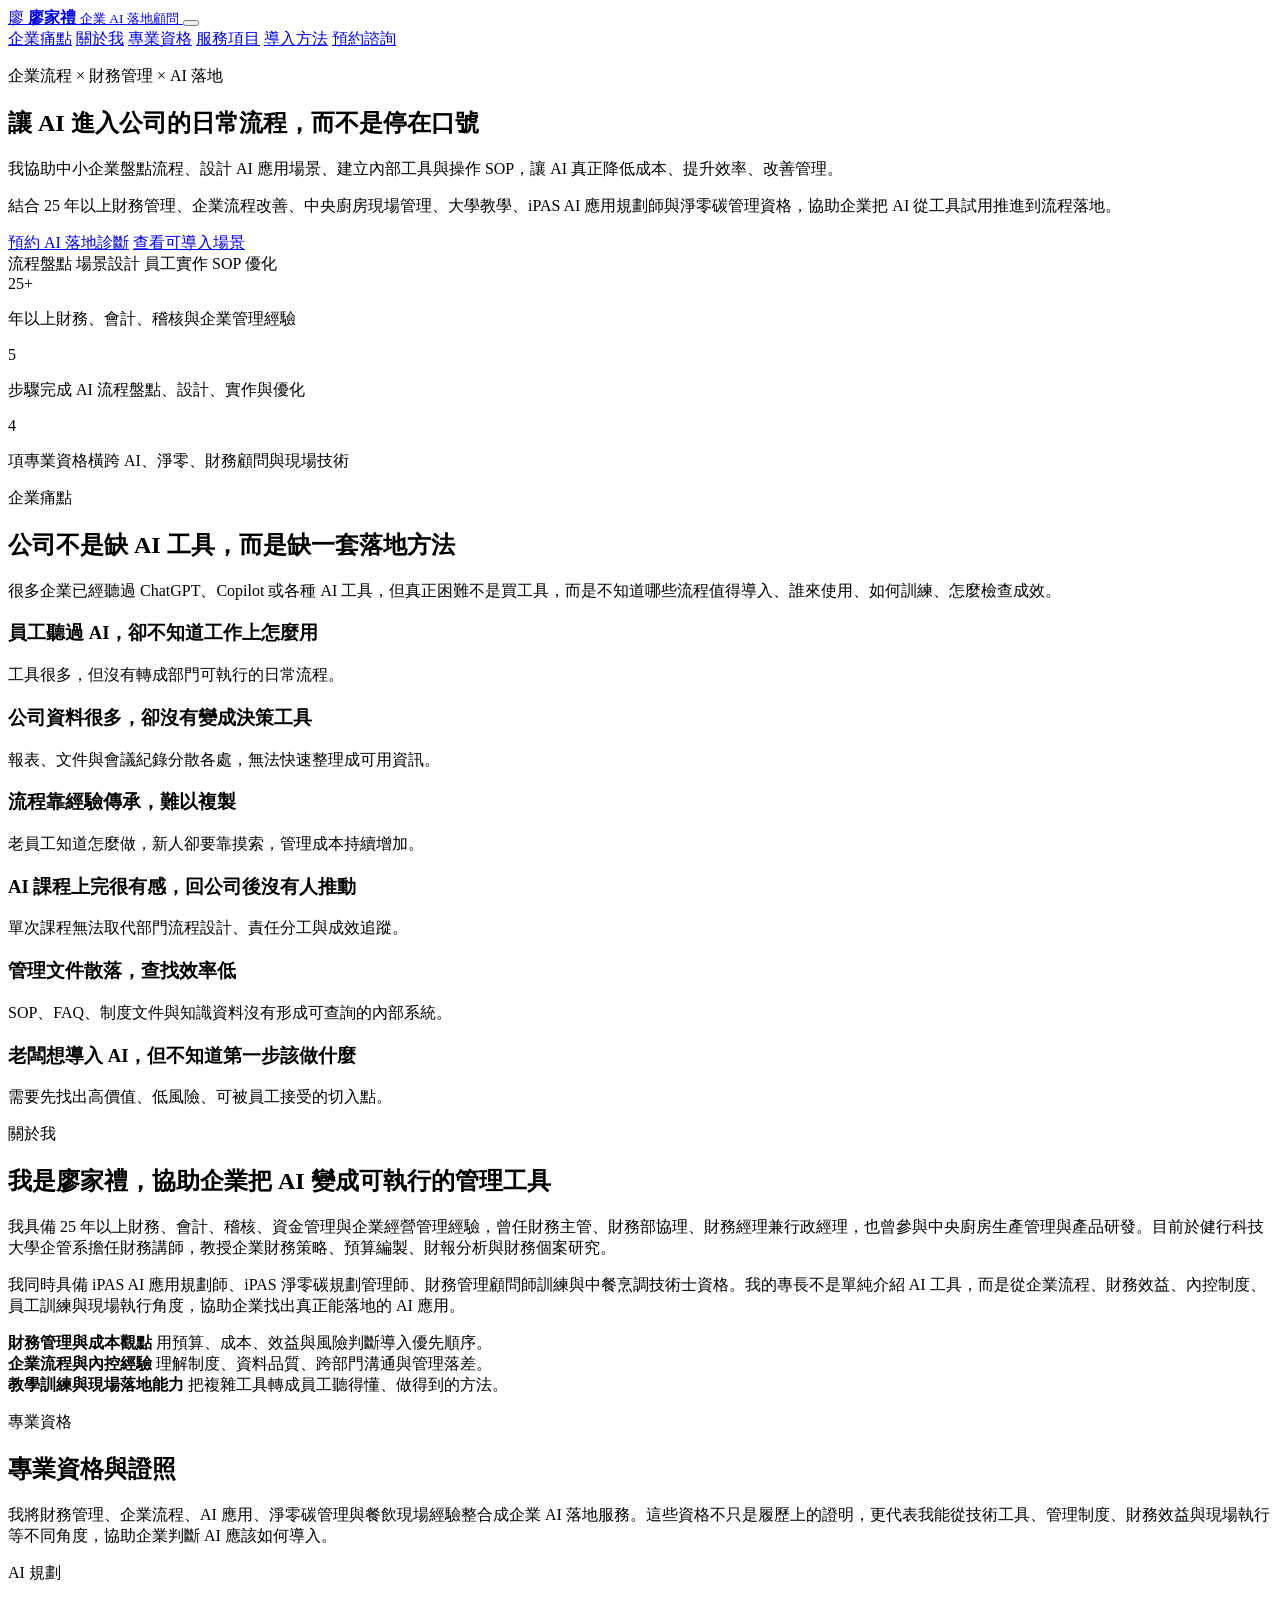
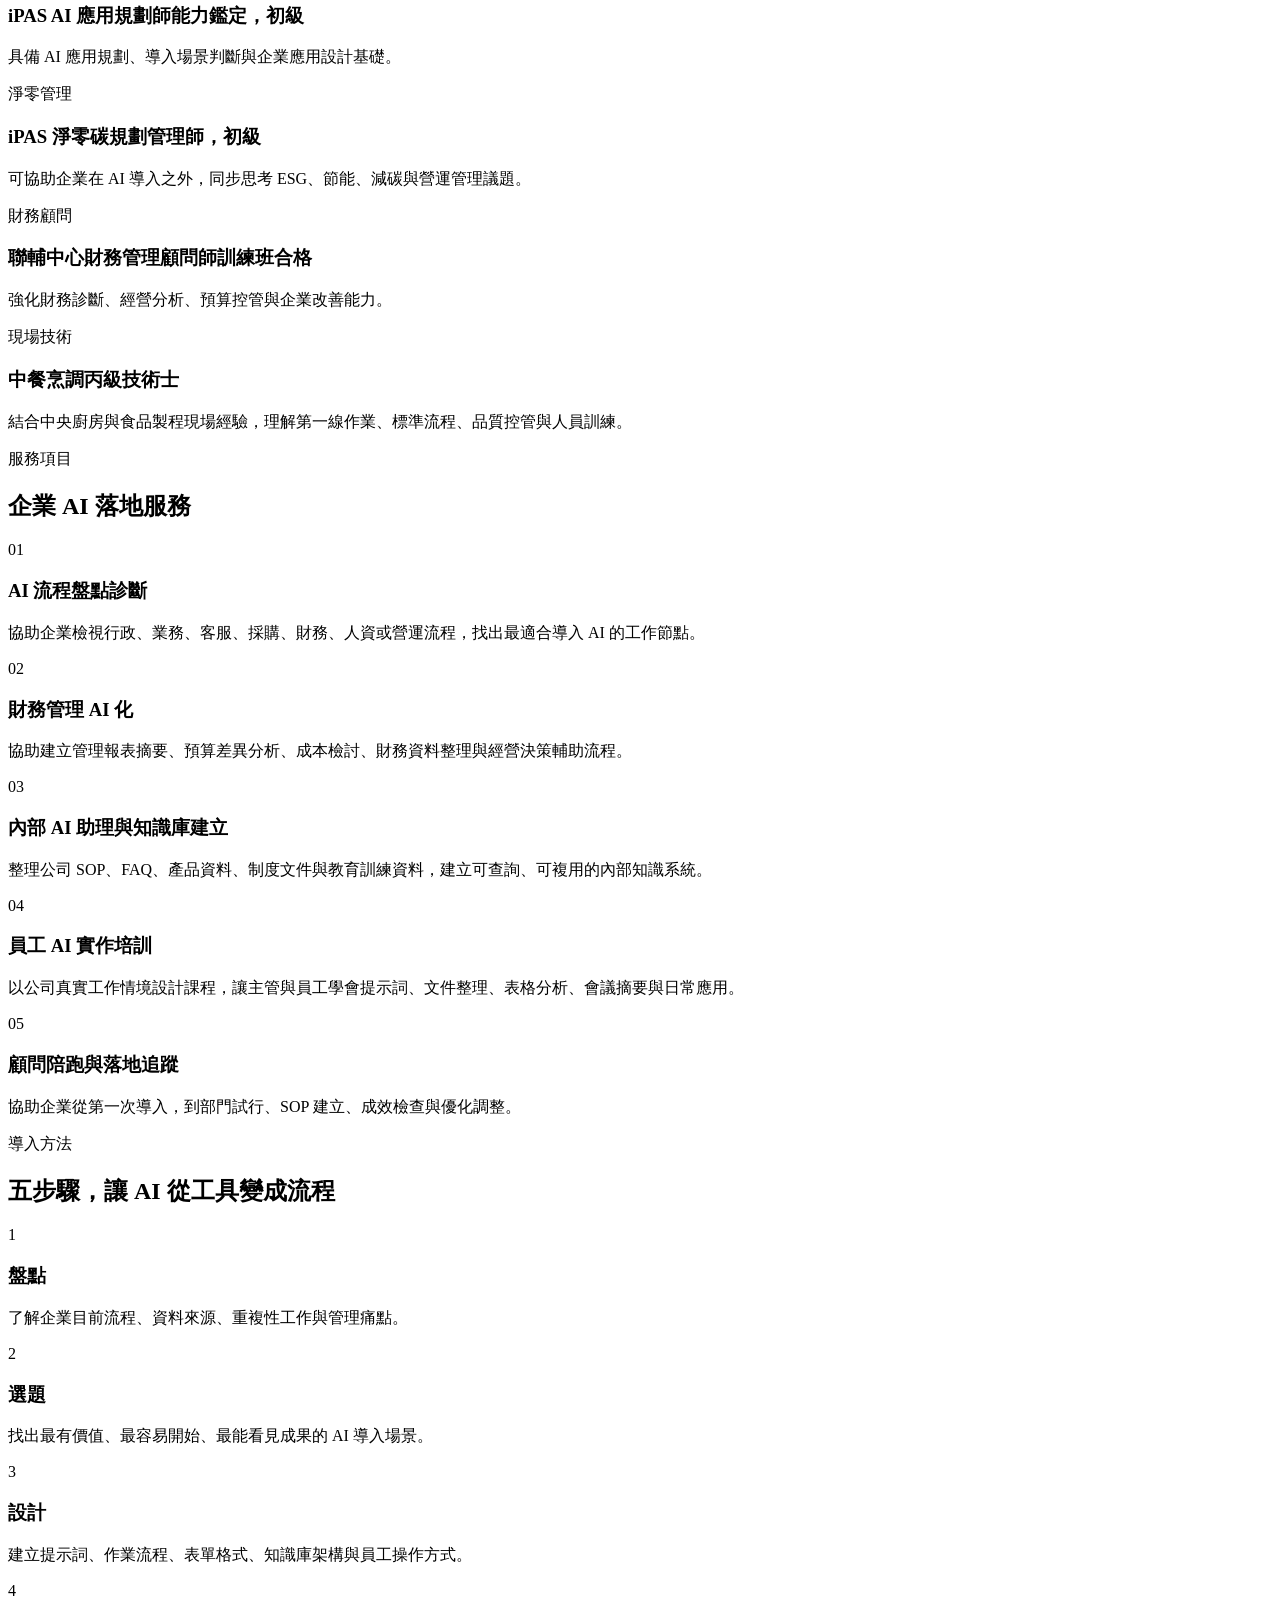
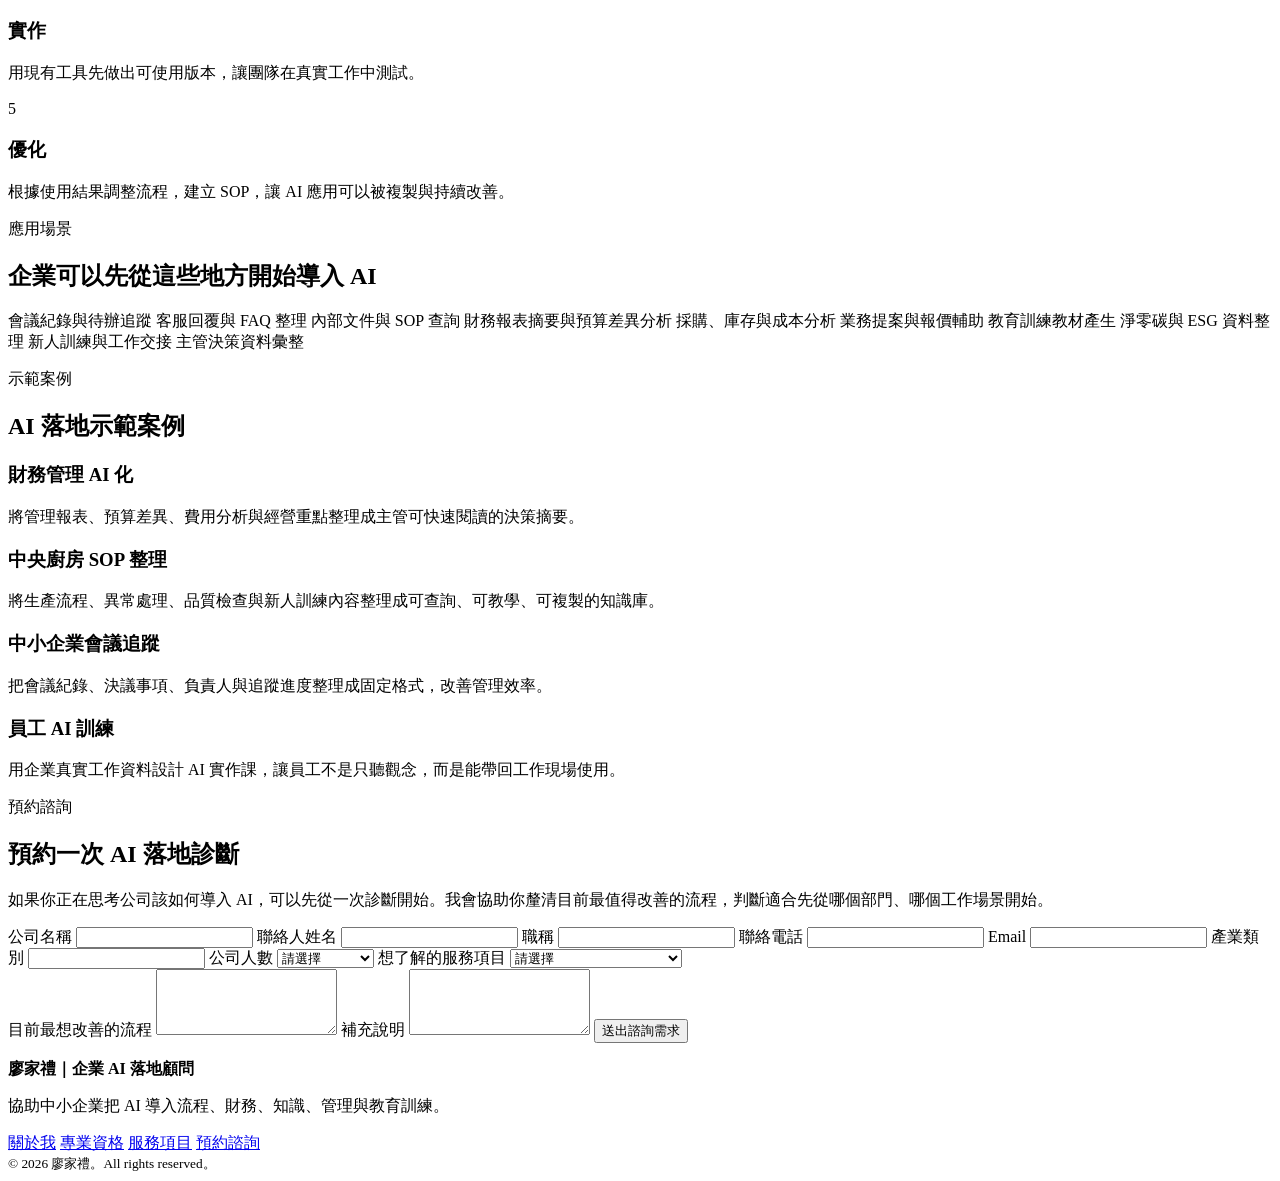
==== index.html @ ee555be8 "Add index.html" ====
<!DOCTYPE html>
<html lang="zh-Hant">
<head>
  <meta charset="UTF-8">
  <meta name="viewport" content="width=device-width, initial-scale=1.0">
  <meta name="description" content="廖家禮，企業 AI 落地顧問，協助中小企業把 AI 導入流程、財務、知識、管理與教育訓練。">
  <title>廖家禮｜企業 AI 落地顧問</title>
  <link rel="stylesheet" href="styles.css">
</head>
<body>
  <header class="site-header">
    <a class="brand" href="#hero" aria-label="回到首頁">
      <span class="brand-mark">廖</span>
      <span>
        <strong>廖家禮</strong>
        <small>企業 AI 落地顧問</small>
      </span>
    </a>
    <button class="nav-toggle" type="button" aria-label="開啟選單" aria-expanded="false">
      <span></span>
      <span></span>
      <span></span>
    </button>
    <nav class="site-nav" aria-label="主要導覽">
      <a href="#pain-points">企業痛點</a>
      <a href="#about">關於我</a>
      <a href="#credentials">專業資格</a>
      <a href="#services">服務項目</a>
      <a href="#method">導入方法</a>
      <a href="#contact">預約諮詢</a>
    </nav>
  </header>

  <main>
    <section id="hero" class="hero section-band">
      <div class="hero-content">
        <p class="eyebrow">企業流程 × 財務管理 × AI 落地</p>
        <h1>讓 AI 進入公司的日常流程，而不是停在口號</h1>
        <p class="hero-lead">
          我協助中小企業盤點流程、設計 AI 應用場景、建立內部工具與操作 SOP，讓 AI 真正降低成本、提升效率、改善管理。
        </p>
        <p class="trust-line">
          結合 25 年以上財務管理、企業流程改善、中央廚房現場管理、大學教學、iPAS AI 應用規劃師與淨零碳管理資格，協助企業把 AI 從工具試用推進到流程落地。
        </p>
        <div class="hero-actions">
          <a class="button primary" href="#contact">預約 AI 落地診斷</a>
          <a class="button secondary" href="#use-cases">查看可導入場景</a>
        </div>
      </div>
      <aside class="hero-panel" aria-label="服務重點">
        <div class="workflow-visual" aria-label="AI 落地流程示意">
          <span>流程盤點</span>
          <span>場景設計</span>
          <span>員工實作</span>
          <span>SOP 優化</span>
        </div>
        <div>
          <span class="metric">25+</span>
          <p>年以上財務、會計、稽核與企業管理經驗</p>
        </div>
        <div>
          <span class="metric">5</span>
          <p>步驟完成 AI 流程盤點、設計、實作與優化</p>
        </div>
        <div>
          <span class="metric">4</span>
          <p>項專業資格橫跨 AI、淨零、財務顧問與現場技術</p>
        </div>
      </aside>
    </section>

    <section id="pain-points" class="section">
      <div class="section-heading">
        <p class="eyebrow">企業痛點</p>
        <h2>公司不是缺 AI 工具，而是缺一套落地方法</h2>
        <p>
          很多企業已經聽過 ChatGPT、Copilot 或各種 AI 工具，但真正困難不是買工具，而是不知道哪些流程值得導入、誰來使用、如何訓練、怎麼檢查成效。
        </p>
      </div>
      <div class="grid cards six">
        <article class="card">
          <h3>員工聽過 AI，卻不知道工作上怎麼用</h3>
          <p>工具很多，但沒有轉成部門可執行的日常流程。</p>
        </article>
        <article class="card">
          <h3>公司資料很多，卻沒有變成決策工具</h3>
          <p>報表、文件與會議紀錄分散各處，無法快速整理成可用資訊。</p>
        </article>
        <article class="card">
          <h3>流程靠經驗傳承，難以複製</h3>
          <p>老員工知道怎麼做，新人卻要靠摸索，管理成本持續增加。</p>
        </article>
        <article class="card">
          <h3>AI 課程上完很有感，回公司後沒有人推動</h3>
          <p>單次課程無法取代部門流程設計、責任分工與成效追蹤。</p>
        </article>
        <article class="card">
          <h3>管理文件散落，查找效率低</h3>
          <p>SOP、FAQ、制度文件與知識資料沒有形成可查詢的內部系統。</p>
        </article>
        <article class="card">
          <h3>老闆想導入 AI，但不知道第一步該做什麼</h3>
          <p>需要先找出高價值、低風險、可被員工接受的切入點。</p>
        </article>
      </div>
    </section>

    <section id="about" class="section split">
      <div class="section-heading">
        <p class="eyebrow">關於我</p>
        <h2>我是廖家禮，協助企業把 AI 變成可執行的管理工具</h2>
      </div>
      <div class="split-body">
        <div class="copy-stack">
          <p>
            我具備 25 年以上財務、會計、稽核、資金管理與企業經營管理經驗，曾任財務主管、財務部協理、財務經理兼行政經理，也曾參與中央廚房生產管理與產品研發。目前於健行科技大學企管系擔任財務講師，教授企業財務策略、預算編製、財報分析與財務個案研究。
          </p>
          <p>
            我同時具備 iPAS AI 應用規劃師、iPAS 淨零碳規劃管理師、財務管理顧問師訓練與中餐烹調技術士資格。我的專長不是單純介紹 AI 工具，而是從企業流程、財務效益、內控制度、員工訓練與現場執行角度，協助企業找出真正能落地的 AI 應用。
          </p>
        </div>
        <div class="proof-list">
          <div>
            <strong>財務管理與成本觀點</strong>
            <span>用預算、成本、效益與風險判斷導入優先順序。</span>
          </div>
          <div>
            <strong>企業流程與內控經驗</strong>
            <span>理解制度、資料品質、跨部門溝通與管理落差。</span>
          </div>
          <div>
            <strong>教學訓練與現場落地能力</strong>
            <span>把複雜工具轉成員工聽得懂、做得到的方法。</span>
          </div>
        </div>
      </div>
    </section>

    <section id="credentials" class="section section-band">
      <div class="section-heading">
        <p class="eyebrow">專業資格</p>
        <h2>專業資格與證照</h2>
        <p>
          我將財務管理、企業流程、AI 應用、淨零碳管理與餐飲現場經驗整合成企業 AI 落地服務。這些資格不只是履歷上的證明，更代表我能從技術工具、管理制度、財務效益與現場執行等不同角度，協助企業判斷 AI 應該如何導入。
        </p>
      </div>
      <div class="grid cards four">
        <article class="card credential">
          <span class="tag">AI 規劃</span>
          <h3>iPAS AI 應用規劃師能力鑑定，初級</h3>
          <p>具備 AI 應用規劃、導入場景判斷與企業應用設計基礎。</p>
        </article>
        <article class="card credential">
          <span class="tag">淨零管理</span>
          <h3>iPAS 淨零碳規劃管理師，初級</h3>
          <p>可協助企業在 AI 導入之外，同步思考 ESG、節能、減碳與營運管理議題。</p>
        </article>
        <article class="card credential">
          <span class="tag">財務顧問</span>
          <h3>聯輔中心財務管理顧問師訓練班合格</h3>
          <p>強化財務診斷、經營分析、預算控管與企業改善能力。</p>
        </article>
        <article class="card credential">
          <span class="tag">現場技術</span>
          <h3>中餐烹調丙級技術士</h3>
          <p>結合中央廚房與食品製程現場經驗，理解第一線作業、標準流程、品質控管與人員訓練。</p>
        </article>
      </div>
    </section>

    <section id="services" class="section">
      <div class="section-heading">
        <p class="eyebrow">服務項目</p>
        <h2>企業 AI 落地服務</h2>
      </div>
      <div class="service-list">
        <article>
          <span>01</span>
          <h3>AI 流程盤點診斷</h3>
          <p>協助企業檢視行政、業務、客服、採購、財務、人資或營運流程，找出最適合導入 AI 的工作節點。</p>
        </article>
        <article>
          <span>02</span>
          <h3>財務管理 AI 化</h3>
          <p>協助建立管理報表摘要、預算差異分析、成本檢討、財務資料整理與經營決策輔助流程。</p>
        </article>
        <article>
          <span>03</span>
          <h3>內部 AI 助理與知識庫建立</h3>
          <p>整理公司 SOP、FAQ、產品資料、制度文件與教育訓練資料，建立可查詢、可複用的內部知識系統。</p>
        </article>
        <article>
          <span>04</span>
          <h3>員工 AI 實作培訓</h3>
          <p>以公司真實工作情境設計課程，讓主管與員工學會提示詞、文件整理、表格分析、會議摘要與日常應用。</p>
        </article>
        <article>
          <span>05</span>
          <h3>顧問陪跑與落地追蹤</h3>
          <p>協助企業從第一次導入，到部門試行、SOP 建立、成效檢查與優化調整。</p>
        </article>
      </div>
    </section>

    <section id="method" class="section method">
      <div class="section-heading">
        <p class="eyebrow">導入方法</p>
        <h2>五步驟，讓 AI 從工具變成流程</h2>
      </div>
      <div class="steps">
        <article>
          <span>1</span>
          <h3>盤點</h3>
          <p>了解企業目前流程、資料來源、重複性工作與管理痛點。</p>
        </article>
        <article>
          <span>2</span>
          <h3>選題</h3>
          <p>找出最有價值、最容易開始、最能看見成果的 AI 導入場景。</p>
        </article>
        <article>
          <span>3</span>
          <h3>設計</h3>
          <p>建立提示詞、作業流程、表單格式、知識庫架構與員工操作方式。</p>
        </article>
        <article>
          <span>4</span>
          <h3>實作</h3>
          <p>用現有工具先做出可使用版本，讓團隊在真實工作中測試。</p>
        </article>
        <article>
          <span>5</span>
          <h3>優化</h3>
          <p>根據使用結果調整流程，建立 SOP，讓 AI 應用可以被複製與持續改善。</p>
        </article>
      </div>
    </section>

    <section id="use-cases" class="section section-band">
      <div class="section-heading">
        <p class="eyebrow">應用場景</p>
        <h2>企業可以先從這些地方開始導入 AI</h2>
      </div>
      <div class="use-case-grid">
        <span>會議紀錄與待辦追蹤</span>
        <span>客服回覆與 FAQ 整理</span>
        <span>內部文件與 SOP 查詢</span>
        <span>財務報表摘要與預算差異分析</span>
        <span>採購、庫存與成本分析</span>
        <span>業務提案與報價輔助</span>
        <span>教育訓練教材產生</span>
        <span>淨零碳與 ESG 資料整理</span>
        <span>新人訓練與工作交接</span>
        <span>主管決策資料彙整</span>
      </div>
    </section>

    <section id="cases" class="section">
      <div class="section-heading">
        <p class="eyebrow">示範案例</p>
        <h2>AI 落地示範案例</h2>
      </div>
      <div class="grid cards four">
        <article class="card case-card">
          <h3>財務管理 AI 化</h3>
          <p>將管理報表、預算差異、費用分析與經營重點整理成主管可快速閱讀的決策摘要。</p>
        </article>
        <article class="card case-card">
          <h3>中央廚房 SOP 整理</h3>
          <p>將生產流程、異常處理、品質檢查與新人訓練內容整理成可查詢、可教學、可複製的知識庫。</p>
        </article>
        <article class="card case-card">
          <h3>中小企業會議追蹤</h3>
          <p>把會議紀錄、決議事項、負責人與追蹤進度整理成固定格式，改善管理效率。</p>
        </article>
        <article class="card case-card">
          <h3>員工 AI 訓練</h3>
          <p>用企業真實工作資料設計 AI 實作課，讓員工不是只聽觀念，而是能帶回工作現場使用。</p>
        </article>
      </div>
    </section>

    <section id="contact" class="section contact-section">
      <div class="section-heading">
        <p class="eyebrow">預約諮詢</p>
        <h2>預約一次 AI 落地診斷</h2>
        <p>
          如果你正在思考公司該如何導入 AI，可以先從一次診斷開始。我會協助你釐清目前最值得改善的流程，判斷適合先從哪個部門、哪個工作場景開始。
        </p>
      </div>
      <form id="consultation-form" class="contact-form" novalidate>
        <div class="form-grid">
          <label>
            公司名稱
            <input type="text" name="company" autocomplete="organization" required>
          </label>
          <label>
            聯絡人姓名
            <input type="text" name="name" autocomplete="name" required>
          </label>
          <label>
            職稱
            <input type="text" name="title" autocomplete="organization-title">
          </label>
          <label>
            聯絡電話
            <input type="tel" name="phone" autocomplete="tel" required>
          </label>
          <label>
            Email
            <input type="email" name="email" autocomplete="email" required>
          </label>
          <label>
            產業類別
            <input type="text" name="industry" required>
          </label>
          <label>
            公司人數
            <select name="team-size" required>
              <option value="">請選擇</option>
              <option>10 人以下</option>
              <option>11 ～ 50 人</option>
              <option>51 ～ 200 人</option>
              <option>201 人以上</option>
            </select>
          </label>
          <label>
            想了解的服務項目
            <select name="service" required>
              <option value="">請選擇</option>
              <option>AI 流程盤點診斷</option>
              <option>財務管理 AI 化</option>
              <option>內部 AI 助理／知識庫建立</option>
              <option>員工 AI 實作培訓</option>
              <option>顧問陪跑與落地追蹤</option>
              <option>尚不確定，想先討論</option>
            </select>
          </label>
        </div>
        <label>
          目前最想改善的流程
          <textarea name="workflow" rows="4" required></textarea>
        </label>
        <label>
          補充說明
          <textarea name="message" rows="4"></textarea>
        </label>
        <button class="button primary" type="submit">送出諮詢需求</button>
        <p id="form-status" class="form-status" role="status" aria-live="polite"></p>
      </form>
    </section>
  </main>

  <footer class="site-footer">
    <div>
      <strong>廖家禮｜企業 AI 落地顧問</strong>
      <p>協助中小企業把 AI 導入流程、財務、知識、管理與教育訓練。</p>
    </div>
    <nav aria-label="頁尾導覽">
      <a href="#about">關於我</a>
      <a href="#credentials">專業資格</a>
      <a href="#services">服務項目</a>
      <a href="#contact">預約諮詢</a>
    </nav>
    <small>© 2026 廖家禮。All rights reserved。</small>
  </footer>

  <script src="app.js"></script>
</body>
</html>
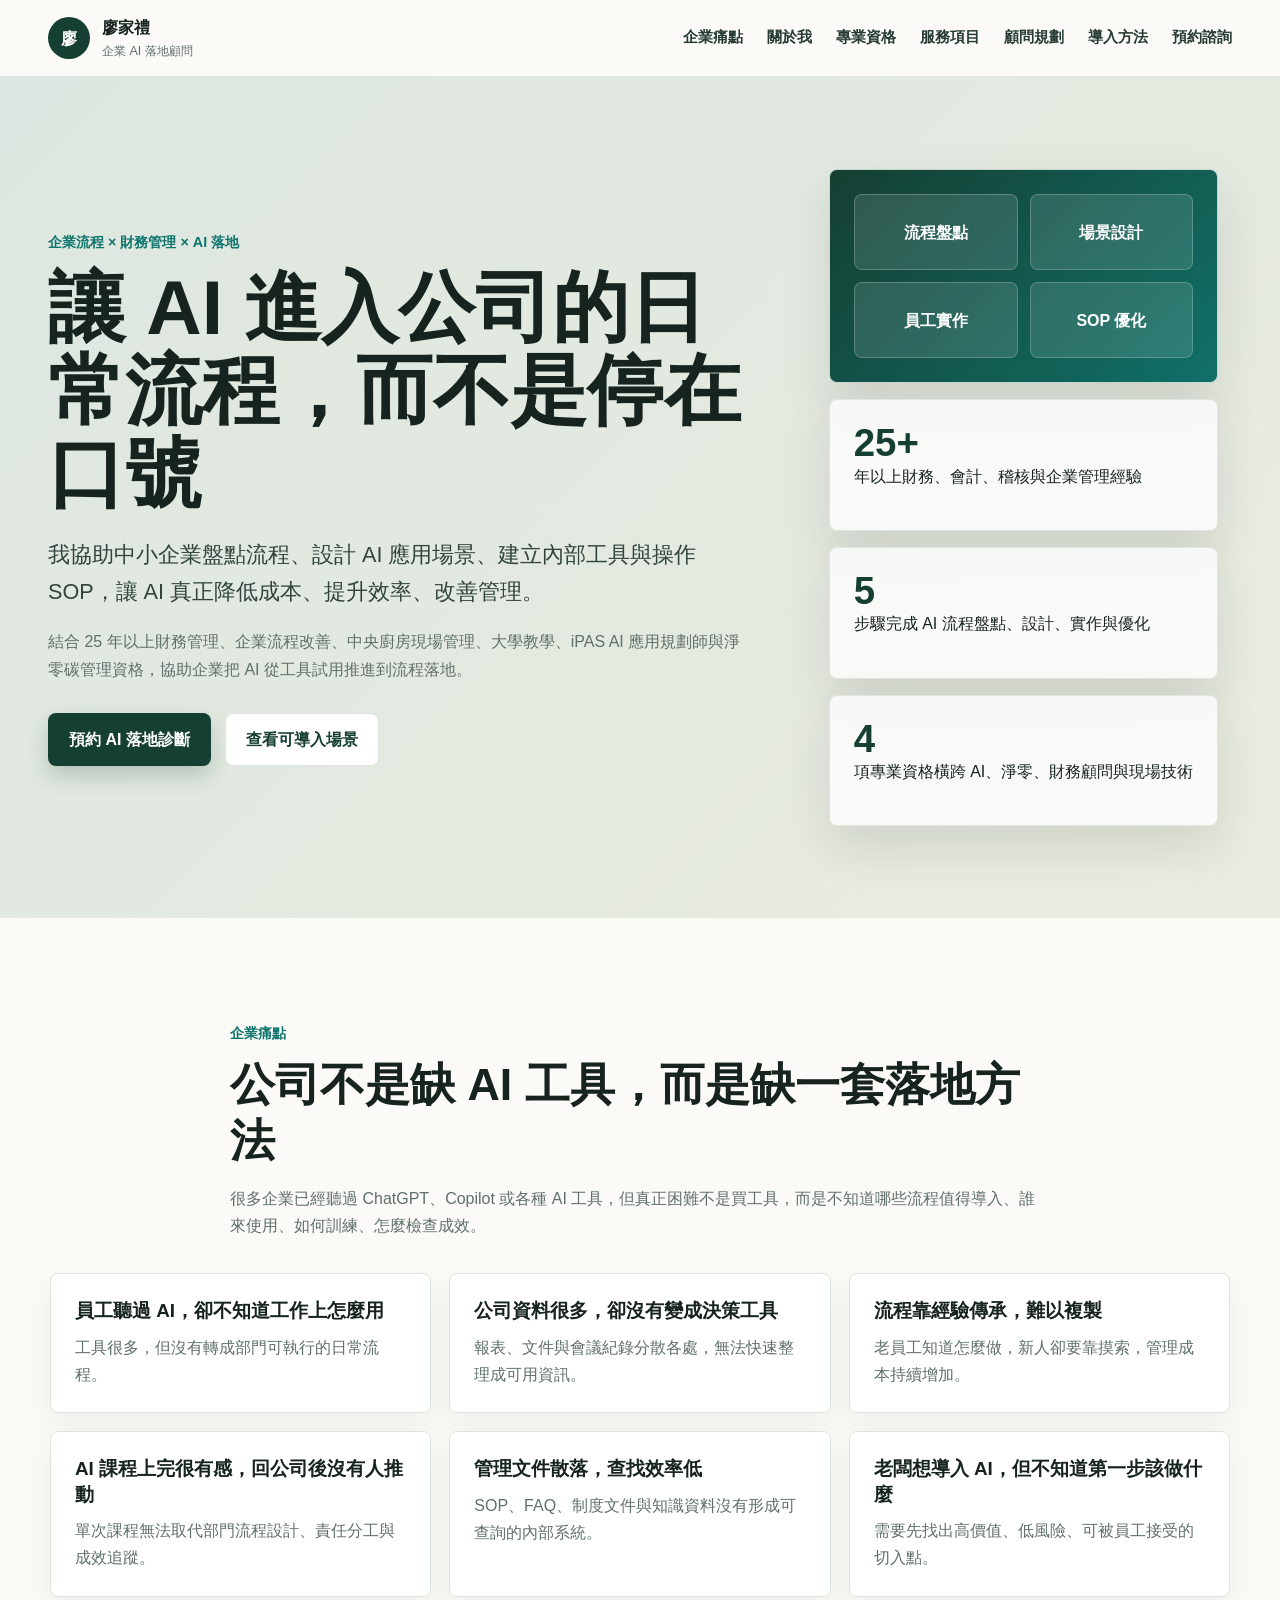
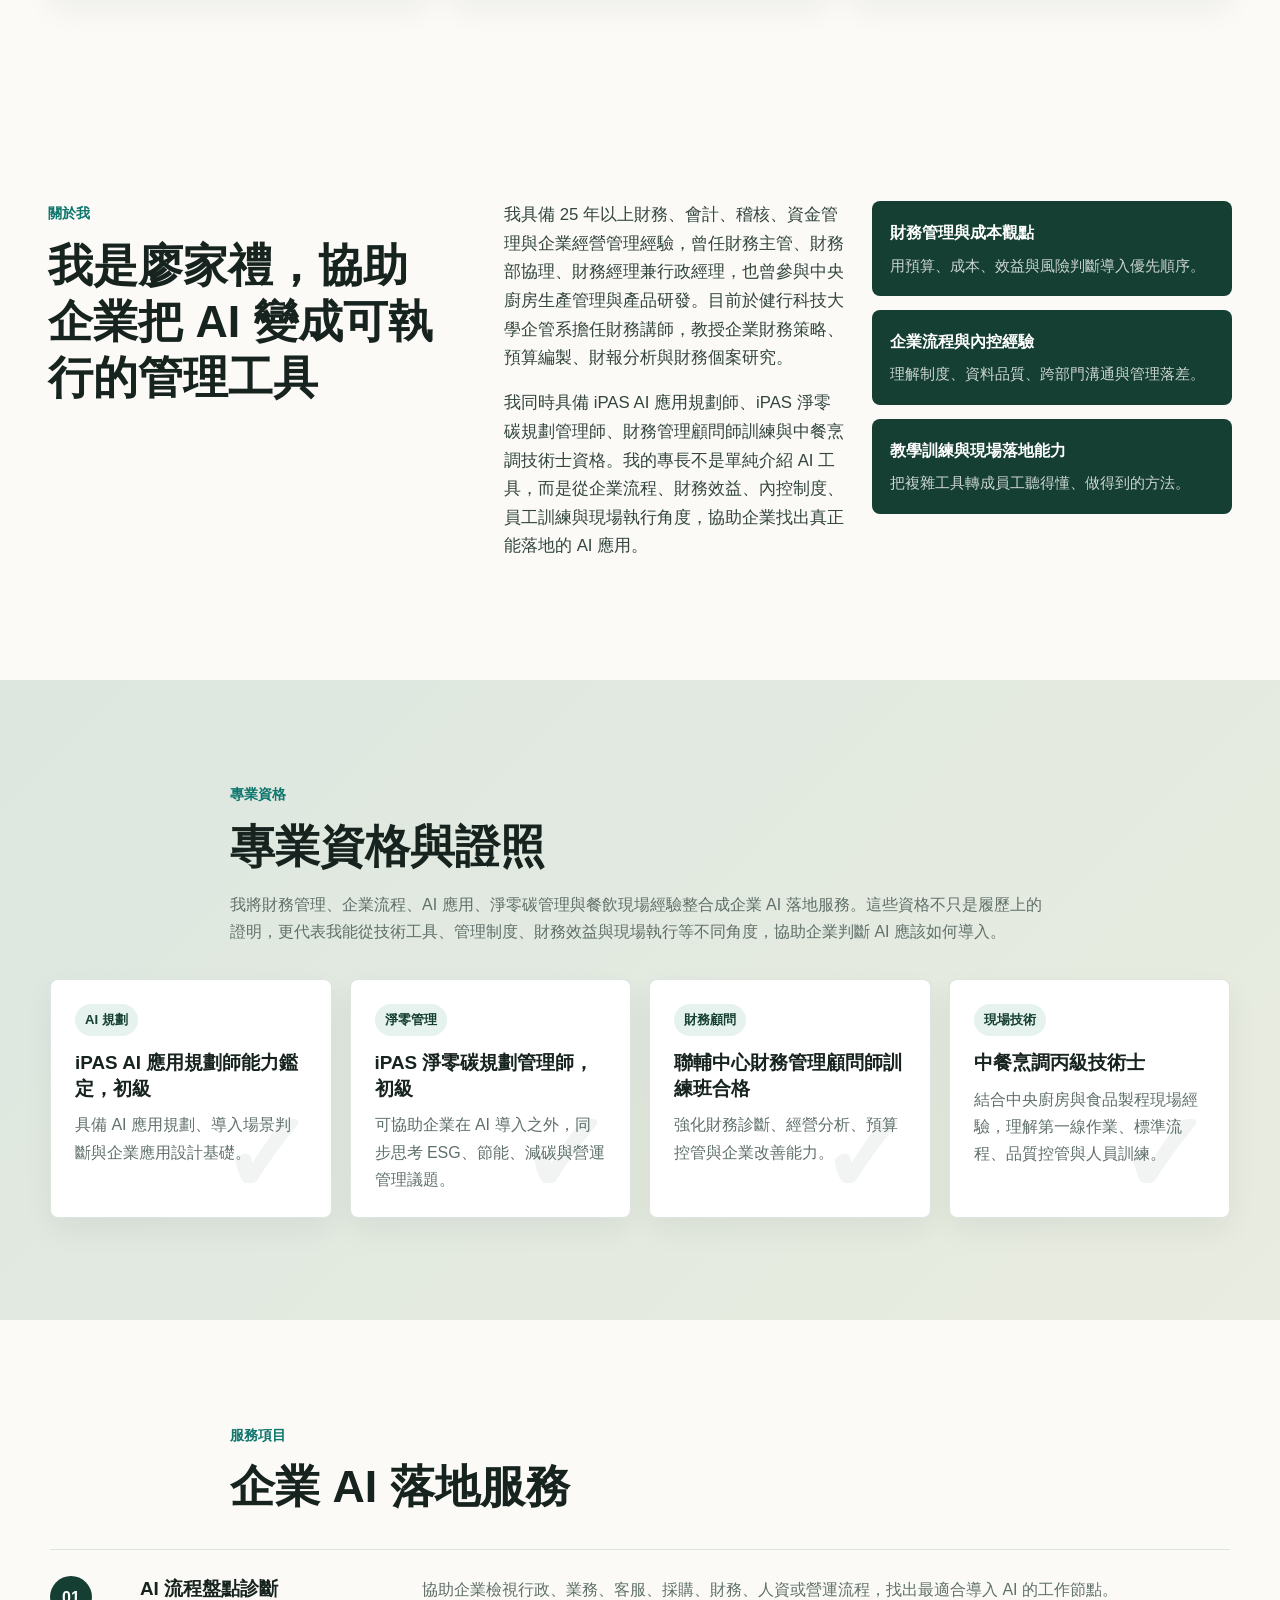
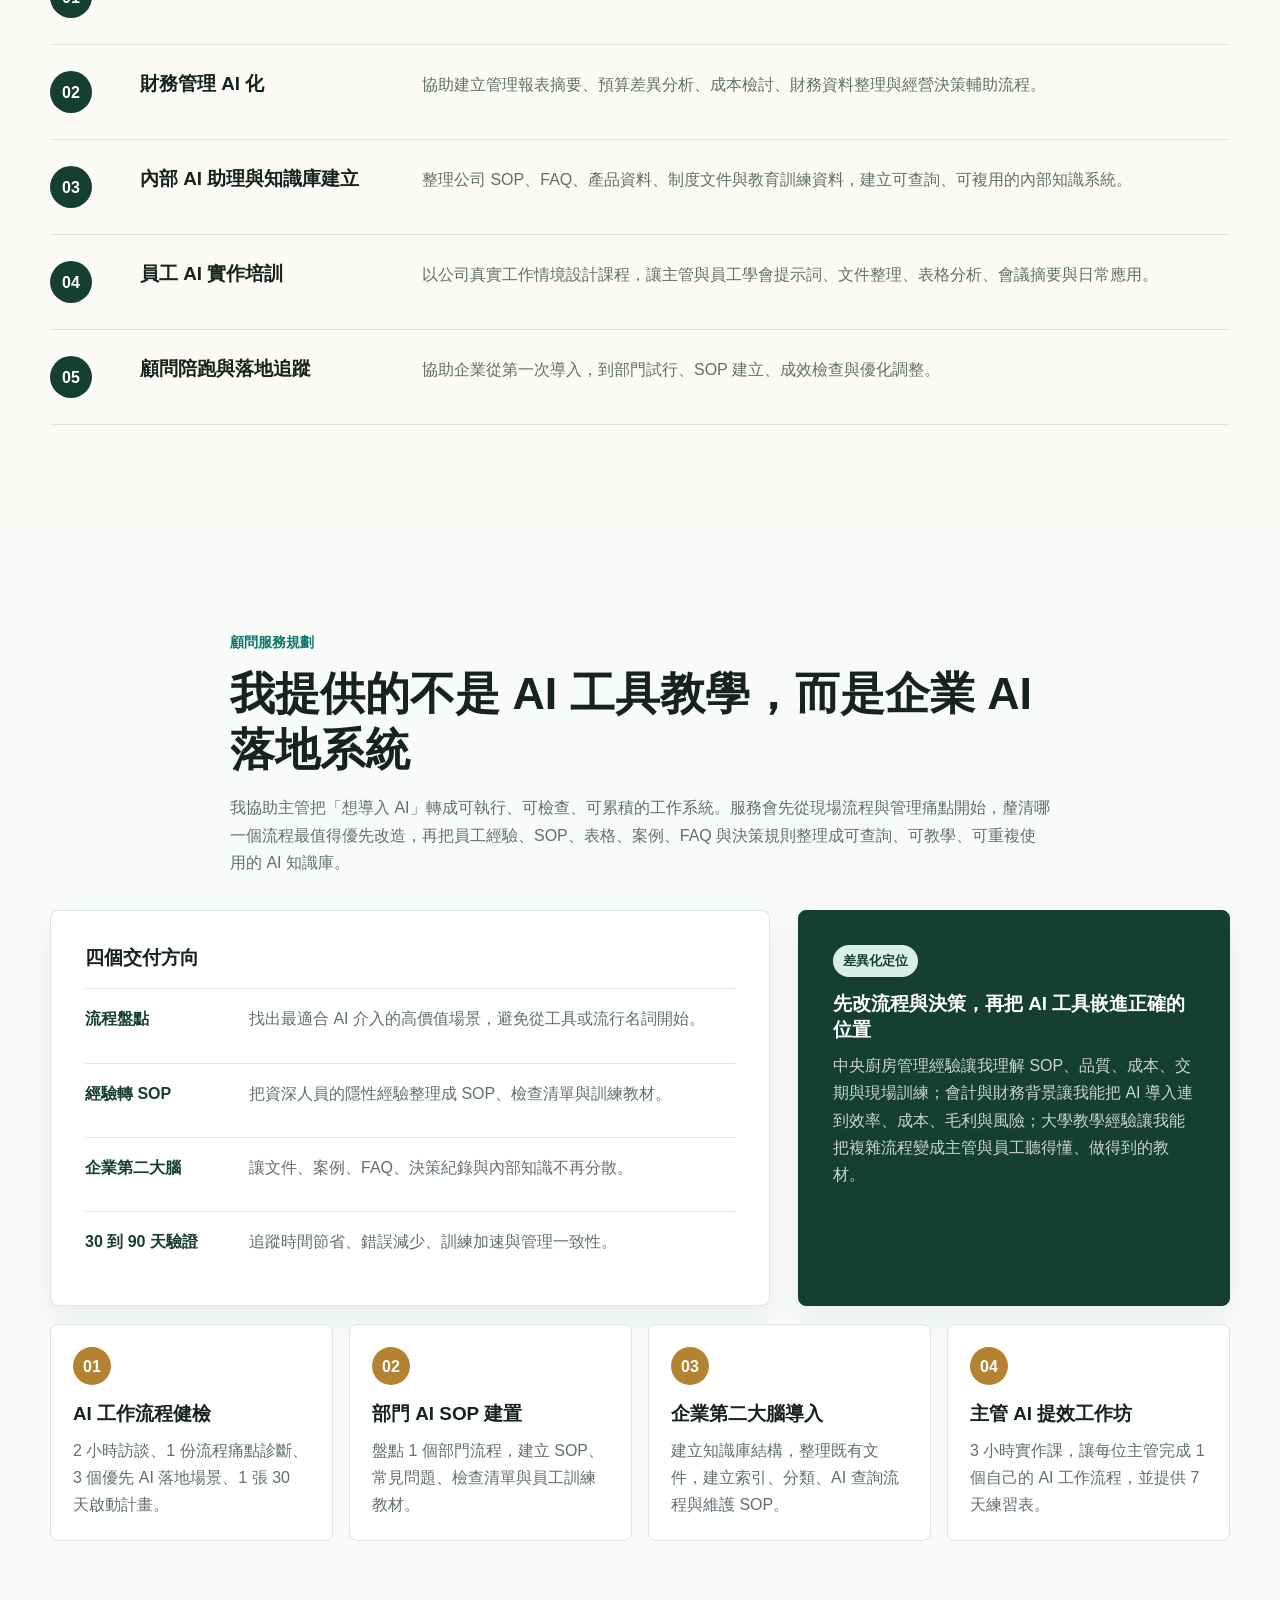
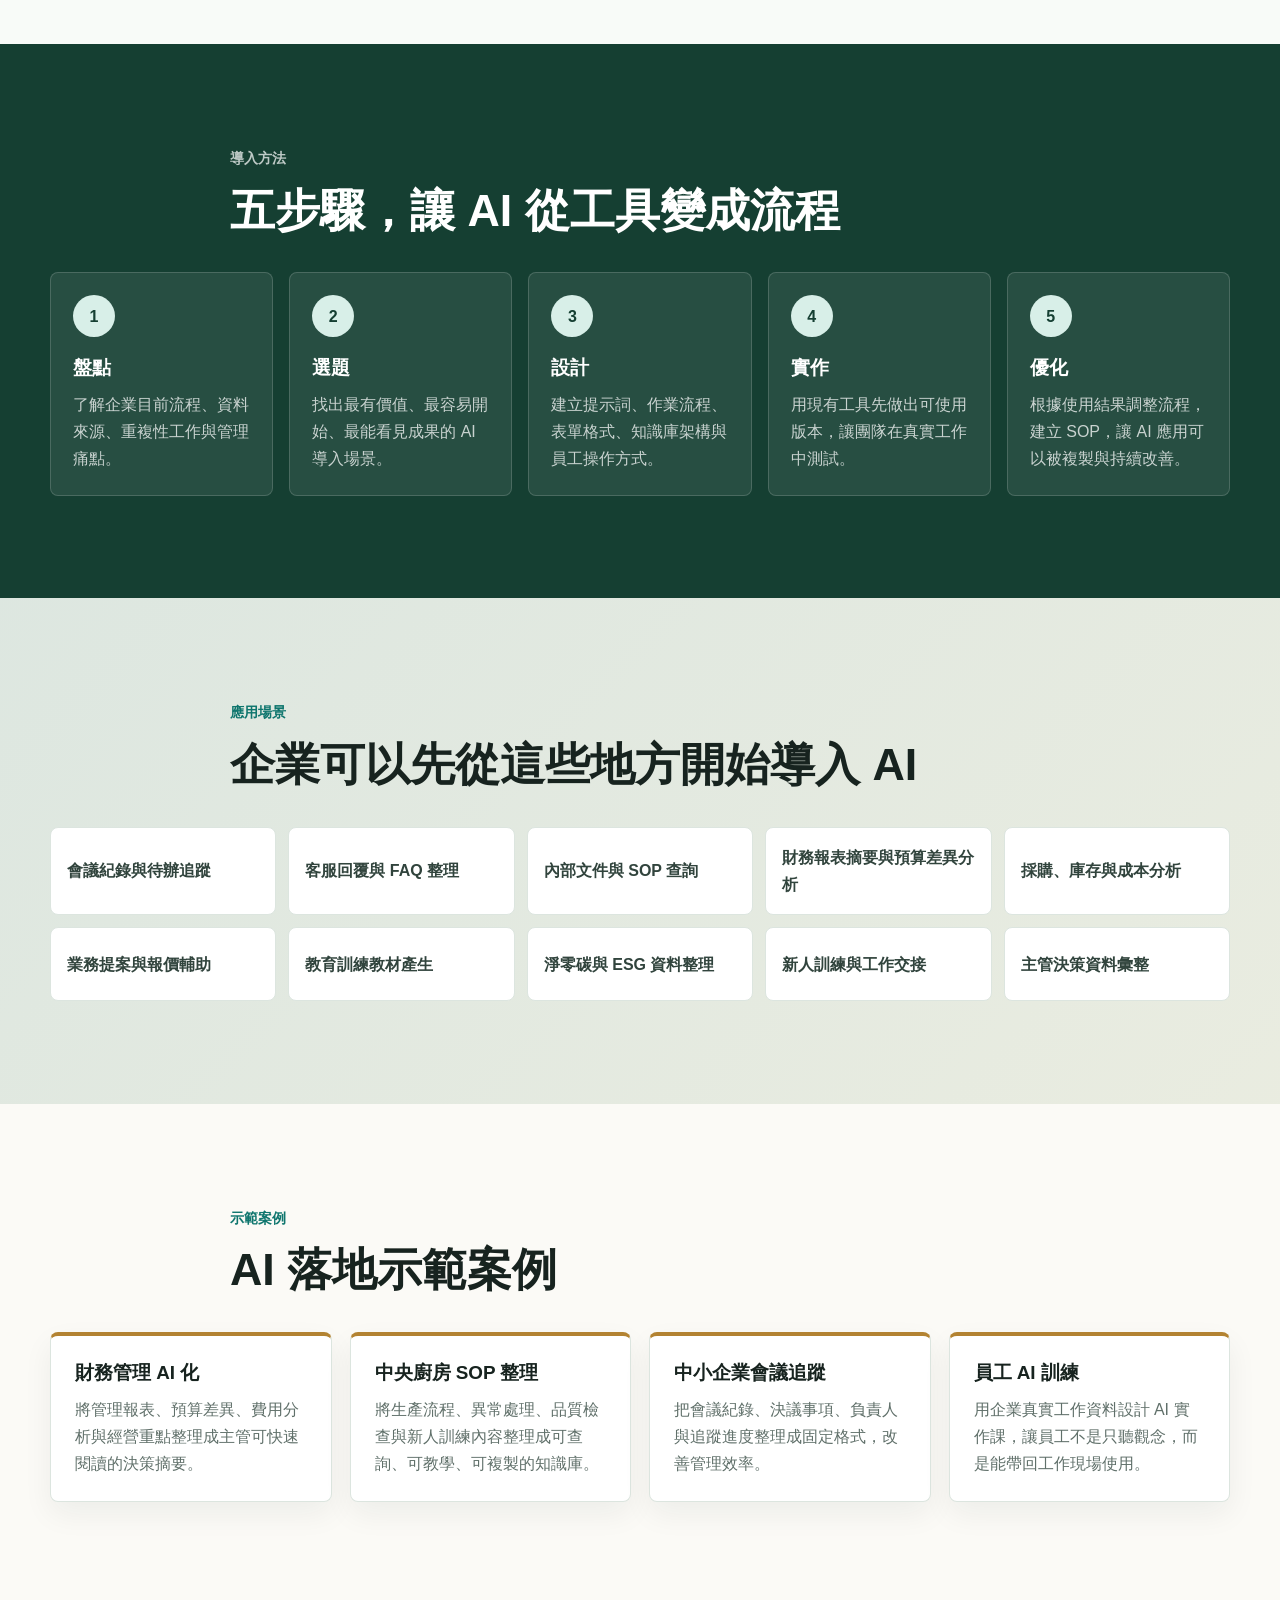
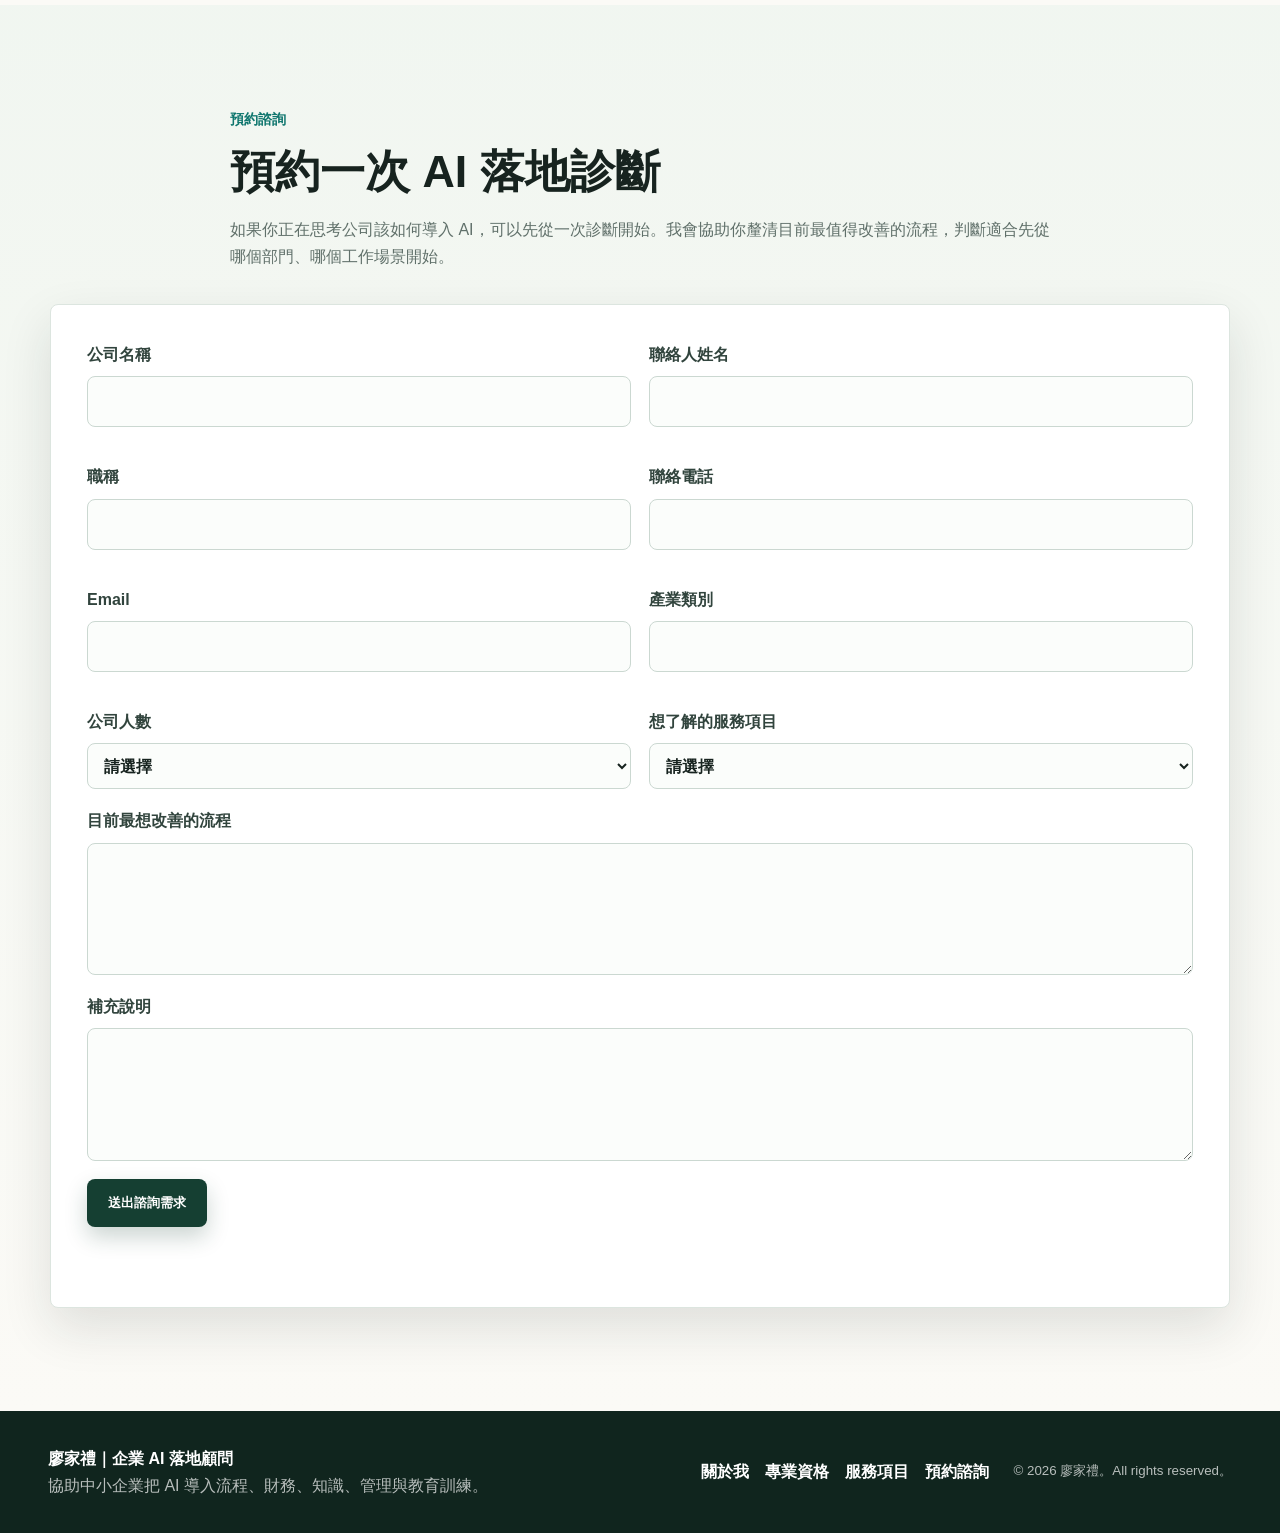
==== commit 6c09bfa2: "Add AI consulting plan section" ====
--- a/index.html
+++ b/index.html
@@ -26,6 +26,7 @@
       <a href="#about">關於我</a>
       <a href="#credentials">專業資格</a>
       <a href="#services">服務項目</a>
+      <a href="#consulting-plan">顧問規劃</a>
       <a href="#method">導入方法</a>
       <a href="#contact">預約諮詢</a>
     </nav>
@@ -202,6 +203,68 @@
       </div>
     </section>
 
+    <section id="consulting-plan" class="section consulting-plan">
+      <div class="section-heading">
+        <p class="eyebrow">顧問服務規劃</p>
+        <h2>我提供的不是 AI 工具教學，而是企業 AI 落地系統</h2>
+        <p>
+          我協助主管把「想導入 AI」轉成可執行、可檢查、可累積的工作系統。服務會先從現場流程與管理痛點開始，釐清哪一個流程最值得優先改造，再把員工經驗、SOP、表格、案例、FAQ 與決策規則整理成可查詢、可教學、可重複使用的 AI 知識庫。
+        </p>
+      </div>
+      <div class="consulting-layout">
+        <div class="consulting-copy">
+          <h3>四個交付方向</h3>
+          <ul class="deliverable-list">
+            <li>
+              <strong>流程盤點</strong>
+              <span>找出最適合 AI 介入的高價值場景，避免從工具或流行名詞開始。</span>
+            </li>
+            <li>
+              <strong>經驗轉 SOP</strong>
+              <span>把資深人員的隱性經驗整理成 SOP、檢查清單與訓練教材。</span>
+            </li>
+            <li>
+              <strong>企業第二大腦</strong>
+              <span>讓文件、案例、FAQ、決策紀錄與內部知識不再分散。</span>
+            </li>
+            <li>
+              <strong>30 到 90 天驗證</strong>
+              <span>追蹤時間節省、錯誤減少、訓練加速與管理一致性。</span>
+            </li>
+          </ul>
+        </div>
+        <aside class="consulting-position">
+          <span class="tag">差異化定位</span>
+          <h3>先改流程與決策，再把 AI 工具嵌進正確的位置</h3>
+          <p>
+            中央廚房管理經驗讓我理解 SOP、品質、成本、交期與現場訓練；會計與財務背景讓我能把 AI 導入連到效率、成本、毛利與風險；大學教學經驗讓我能把複雜流程變成主管與員工聽得懂、做得到的教材。
+          </p>
+        </aside>
+      </div>
+      <div class="offer-grid">
+        <article>
+          <span>01</span>
+          <h3>AI 工作流程健檢</h3>
+          <p>2 小時訪談、1 份流程痛點診斷、3 個優先 AI 落地場景、1 張 30 天啟動計畫。</p>
+        </article>
+        <article>
+          <span>02</span>
+          <h3>部門 AI SOP 建置</h3>
+          <p>盤點 1 個部門流程，建立 SOP、常見問題、檢查清單與員工訓練教材。</p>
+        </article>
+        <article>
+          <span>03</span>
+          <h3>企業第二大腦導入</h3>
+          <p>建立知識庫結構，整理既有文件，建立索引、分類、AI 查詢流程與維護 SOP。</p>
+        </article>
+        <article>
+          <span>04</span>
+          <h3>主管 AI 提效工作坊</h3>
+          <p>3 小時實作課，讓每位主管完成 1 個自己的 AI 工作流程，並提供 7 天練習表。</p>
+        </article>
+      </div>
+    </section>
+
     <section id="method" class="section method">
       <div class="section-heading">
         <p class="eyebrow">導入方法</p>
--- a/styles.css
+++ b/styles.css
@@ -0,0 +1,751 @@
+:root {
+  --ink: #17231f;
+  --muted: #60706a;
+  --line: #dce5df;
+  --paper: #fbfaf6;
+  --soft: #eef5ef;
+  --forest: #153f32;
+  --forest-2: #225a47;
+  --teal: #0f766e;
+  --gold: #b38332;
+  --wood: #8a5f35;
+  --white: #ffffff;
+  --shadow: 0 20px 50px rgba(23, 35, 31, 0.12);
+  --radius: 8px;
+  --max: 1180px;
+}
+
+* {
+  box-sizing: border-box;
+}
+
+html {
+  scroll-behavior: smooth;
+}
+
+body {
+  margin: 0;
+  color: var(--ink);
+  background: var(--paper);
+  font-family: "Microsoft JhengHei", "PingFang TC", "Noto Sans TC", sans-serif;
+  line-height: 1.7;
+}
+
+a {
+  color: inherit;
+  text-decoration: none;
+}
+
+p,
+h1,
+h2,
+h3 {
+  margin-top: 0;
+}
+
+.site-header {
+  position: sticky;
+  top: 0;
+  z-index: 10;
+  display: flex;
+  align-items: center;
+  justify-content: space-between;
+  gap: 24px;
+  padding: 14px clamp(18px, 4vw, 48px);
+  background: rgba(251, 250, 246, 0.94);
+  border-bottom: 1px solid var(--line);
+  backdrop-filter: blur(18px);
+}
+
+.brand {
+  display: inline-flex;
+  align-items: center;
+  gap: 12px;
+  min-width: 210px;
+}
+
+.brand-mark {
+  display: grid;
+  width: 42px;
+  height: 42px;
+  place-items: center;
+  color: var(--white);
+  background: var(--forest);
+  border-radius: 50%;
+  font-weight: 900;
+}
+
+.brand strong,
+.brand small {
+  display: block;
+}
+
+.brand small {
+  color: var(--muted);
+  font-size: 0.78rem;
+}
+
+.site-nav {
+  display: flex;
+  align-items: center;
+  justify-content: flex-end;
+  gap: clamp(12px, 2vw, 24px);
+  color: #263b34;
+  font-size: 0.95rem;
+  font-weight: 600;
+}
+
+.site-nav a {
+  padding: 8px 0;
+  border-bottom: 2px solid transparent;
+}
+
+.site-nav a:hover {
+  border-color: var(--gold);
+}
+
+.nav-toggle {
+  display: none;
+  width: 42px;
+  height: 42px;
+  padding: 9px;
+  border: 1px solid var(--line);
+  background: var(--white);
+  border-radius: var(--radius);
+}
+
+.nav-toggle span {
+  display: block;
+  height: 2px;
+  margin: 5px 0;
+  background: var(--forest);
+}
+
+.section,
+.section-band {
+  padding: clamp(60px, 8vw, 104px) clamp(18px, 4vw, 48px);
+}
+
+.section > *,
+.section-band > * {
+  max-width: var(--max);
+  margin-left: auto;
+  margin-right: auto;
+}
+
+.section-band {
+  background:
+    linear-gradient(135deg, rgba(21, 63, 50, 0.08), rgba(179, 131, 50, 0.08)),
+    var(--soft);
+}
+
+.hero {
+  display: grid;
+  grid-template-columns: minmax(0, 1.25fr) minmax(300px, 0.75fr);
+  gap: clamp(32px, 6vw, 72px);
+  align-items: center;
+  min-height: calc(100vh - 72px);
+  padding-top: clamp(56px, 8vw, 92px);
+  padding-bottom: clamp(56px, 8vw, 92px);
+}
+
+.hero-content,
+.hero-panel {
+  max-width: none;
+}
+
+.eyebrow {
+  margin-bottom: 12px;
+  color: var(--teal);
+  font-size: 0.9rem;
+  font-weight: 900;
+  letter-spacing: 0;
+}
+
+h1 {
+  max-width: 760px;
+  margin-bottom: 22px;
+  font-size: clamp(2.35rem, 6vw, 5.2rem);
+  line-height: 1.08;
+  letter-spacing: 0;
+}
+
+h2 {
+  margin-bottom: 16px;
+  font-size: clamp(1.8rem, 3.5vw, 3rem);
+  line-height: 1.25;
+  letter-spacing: 0;
+}
+
+h3 {
+  margin-bottom: 10px;
+  font-size: 1.18rem;
+  line-height: 1.35;
+  letter-spacing: 0;
+}
+
+.hero-lead {
+  max-width: 720px;
+  margin-bottom: 18px;
+  color: #31443d;
+  font-size: clamp(1.1rem, 2vw, 1.35rem);
+}
+
+.trust-line {
+  max-width: 760px;
+  margin-bottom: 30px;
+  color: var(--muted);
+}
+
+.hero-actions {
+  display: flex;
+  flex-wrap: wrap;
+  gap: 14px;
+}
+
+.button {
+  display: inline-flex;
+  align-items: center;
+  justify-content: center;
+  min-height: 48px;
+  padding: 12px 20px;
+  border: 1px solid transparent;
+  border-radius: var(--radius);
+  font-weight: 800;
+  cursor: pointer;
+  transition: transform 0.2s ease, box-shadow 0.2s ease, background 0.2s ease;
+}
+
+.button:hover {
+  transform: translateY(-1px);
+}
+
+.button.primary {
+  color: var(--white);
+  background: var(--forest);
+  box-shadow: 0 10px 22px rgba(21, 63, 50, 0.22);
+}
+
+.button.primary:hover {
+  background: var(--forest-2);
+}
+
+.button.secondary {
+  color: var(--forest);
+  background: var(--white);
+  border-color: var(--line);
+}
+
+.hero-panel {
+  display: grid;
+  gap: 16px;
+}
+
+.hero-panel div {
+  padding: 24px;
+  background: rgba(255, 255, 255, 0.76);
+  border: 1px solid rgba(220, 229, 223, 0.9);
+  border-radius: var(--radius);
+  box-shadow: var(--shadow);
+}
+
+.hero-panel .workflow-visual {
+  display: grid;
+  grid-template-columns: repeat(2, minmax(0, 1fr));
+  gap: 12px;
+  background:
+    linear-gradient(135deg, rgba(21, 63, 50, 0.95), rgba(15, 118, 110, 0.9)),
+    var(--forest);
+}
+
+.workflow-visual span {
+  display: grid;
+  min-height: 76px;
+  place-items: center;
+  padding: 14px;
+  color: var(--white);
+  background: rgba(255, 255, 255, 0.12);
+  border: 1px solid rgba(255, 255, 255, 0.22);
+  border-radius: var(--radius);
+  font-weight: 900;
+  text-align: center;
+}
+
+.metric {
+  display: block;
+  color: var(--forest);
+  font-size: 2.4rem;
+  font-weight: 900;
+  line-height: 1;
+}
+
+.section-heading {
+  max-width: 820px;
+  margin-bottom: 34px;
+}
+
+.section-heading p:last-child {
+  color: var(--muted);
+}
+
+.grid {
+  display: grid;
+  gap: 18px;
+}
+
+.grid.six {
+  grid-template-columns: repeat(3, minmax(0, 1fr));
+}
+
+.grid.four {
+  grid-template-columns: repeat(4, minmax(0, 1fr));
+}
+
+.card {
+  min-height: 100%;
+  padding: 24px;
+  background: var(--white);
+  border: 1px solid var(--line);
+  border-radius: var(--radius);
+  box-shadow: 0 12px 30px rgba(23, 35, 31, 0.06);
+}
+
+.card p {
+  margin-bottom: 0;
+  color: var(--muted);
+}
+
+.split {
+  display: grid;
+  grid-template-columns: 0.7fr 1.3fr;
+  gap: clamp(28px, 5vw, 70px);
+}
+
+.split > * {
+  max-width: none;
+}
+
+.split-body {
+  display: grid;
+  grid-template-columns: minmax(0, 1fr) 360px;
+  gap: 26px;
+  align-items: start;
+}
+
+.copy-stack {
+  color: #33453f;
+  font-size: 1.05rem;
+}
+
+.proof-list {
+  display: grid;
+  gap: 14px;
+}
+
+.proof-list div {
+  padding: 18px;
+  background: var(--forest);
+  border-radius: var(--radius);
+  color: var(--white);
+}
+
+.proof-list strong,
+.proof-list span {
+  display: block;
+}
+
+.proof-list span {
+  margin-top: 6px;
+  color: rgba(255, 255, 255, 0.78);
+  font-size: 0.94rem;
+}
+
+.credential {
+  position: relative;
+  overflow: hidden;
+}
+
+.credential::after {
+  position: absolute;
+  right: 18px;
+  bottom: -34px;
+  color: rgba(21, 63, 50, 0.06);
+  content: "✓";
+  font-size: 7rem;
+  font-weight: 900;
+}
+
+.tag {
+  display: inline-block;
+  margin-bottom: 14px;
+  padding: 5px 10px;
+  color: var(--forest);
+  background: #e5f2ed;
+  border-radius: 999px;
+  font-size: 0.82rem;
+  font-weight: 900;
+}
+
+.service-list {
+  display: grid;
+  border-top: 1px solid var(--line);
+}
+
+.service-list article {
+  display: grid;
+  grid-template-columns: 68px 260px minmax(0, 1fr);
+  gap: 22px;
+  padding: 26px 0;
+  border-bottom: 1px solid var(--line);
+  align-items: start;
+}
+
+.service-list span,
+.steps span {
+  display: grid;
+  width: 42px;
+  height: 42px;
+  place-items: center;
+  color: var(--white);
+  background: var(--forest);
+  border-radius: 50%;
+  font-weight: 900;
+}
+
+.service-list p {
+  margin-bottom: 0;
+  color: var(--muted);
+}
+
+.consulting-plan {
+  background: #f8fbf8;
+}
+
+.consulting-layout {
+  display: grid;
+  grid-template-columns: minmax(0, 1.25fr) minmax(320px, 0.75fr);
+  gap: 28px;
+  align-items: stretch;
+}
+
+.consulting-copy,
+.consulting-position {
+  padding: clamp(22px, 3vw, 34px);
+  background: var(--white);
+  border: 1px solid var(--line);
+  border-radius: var(--radius);
+  box-shadow: 0 12px 30px rgba(23, 35, 31, 0.06);
+}
+
+.deliverable-list {
+  display: grid;
+  gap: 14px;
+  margin: 18px 0 0;
+  padding: 0;
+  list-style: none;
+}
+
+.deliverable-list li {
+  display: grid;
+  grid-template-columns: 148px minmax(0, 1fr);
+  gap: 16px;
+  padding: 16px 0;
+  border-top: 1px solid var(--line);
+}
+
+.deliverable-list strong {
+  color: var(--forest);
+  font-weight: 900;
+}
+
+.deliverable-list span,
+.consulting-position p,
+.offer-grid p {
+  color: var(--muted);
+}
+
+.consulting-position {
+  color: var(--white);
+  background: var(--forest);
+  border-color: var(--forest);
+}
+
+.consulting-position .tag {
+  color: var(--forest);
+  background: #d8efe8;
+}
+
+.consulting-position p {
+  color: rgba(255, 255, 255, 0.78);
+}
+
+.offer-grid {
+  display: grid;
+  grid-template-columns: repeat(4, minmax(0, 1fr));
+  gap: 16px;
+  margin-top: 18px;
+}
+
+.offer-grid article {
+  padding: 22px;
+  background: var(--white);
+  border: 1px solid var(--line);
+  border-radius: var(--radius);
+}
+
+.offer-grid span {
+  display: inline-grid;
+  width: 38px;
+  height: 38px;
+  margin-bottom: 16px;
+  place-items: center;
+  color: var(--white);
+  background: var(--gold);
+  border-radius: 50%;
+  font-weight: 900;
+}
+
+.offer-grid p {
+  margin-bottom: 0;
+}
+
+.method {
+  background: var(--forest);
+  color: var(--white);
+}
+
+.method .eyebrow {
+  color: #a9ddd0;
+}
+
+.method .section-heading p {
+  color: rgba(255, 255, 255, 0.72);
+}
+
+.steps {
+  display: grid;
+  grid-template-columns: repeat(5, minmax(0, 1fr));
+  gap: 16px;
+}
+
+.steps article {
+  padding: 22px;
+  background: rgba(255, 255, 255, 0.08);
+  border: 1px solid rgba(255, 255, 255, 0.16);
+  border-radius: var(--radius);
+}
+
+.steps span {
+  margin-bottom: 18px;
+  color: var(--forest);
+  background: #d8efe8;
+}
+
+.steps p {
+  margin-bottom: 0;
+  color: rgba(255, 255, 255, 0.75);
+}
+
+.use-case-grid {
+  display: grid;
+  grid-template-columns: repeat(5, minmax(0, 1fr));
+  gap: 12px;
+}
+
+.use-case-grid span {
+  display: flex;
+  align-items: center;
+  min-height: 74px;
+  padding: 16px;
+  background: var(--white);
+  border: 1px solid var(--line);
+  border-radius: var(--radius);
+  color: #31443d;
+  font-weight: 800;
+}
+
+.case-card {
+  border-top: 4px solid var(--gold);
+}
+
+.contact-section {
+  background:
+    linear-gradient(180deg, rgba(238, 245, 239, 0.78), rgba(251, 250, 246, 1)),
+    var(--paper);
+}
+
+.contact-form {
+  padding: clamp(22px, 4vw, 36px);
+  background: var(--white);
+  border: 1px solid var(--line);
+  border-radius: var(--radius);
+  box-shadow: var(--shadow);
+}
+
+.form-grid {
+  display: grid;
+  grid-template-columns: repeat(2, minmax(0, 1fr));
+  gap: 18px;
+}
+
+label {
+  display: grid;
+  gap: 8px;
+  margin-bottom: 18px;
+  color: #31443d;
+  font-weight: 800;
+}
+
+input,
+select,
+textarea {
+  width: 100%;
+  min-height: 46px;
+  padding: 11px 12px;
+  border: 1px solid #cbd8d1;
+  border-radius: var(--radius);
+  color: var(--ink);
+  background: #fbfdfb;
+  font: inherit;
+}
+
+textarea {
+  resize: vertical;
+}
+
+input:focus,
+select:focus,
+textarea:focus {
+  outline: 3px solid rgba(15, 118, 110, 0.18);
+  border-color: var(--teal);
+}
+
+.form-status {
+  min-height: 28px;
+  margin: 16px 0 0;
+  color: var(--forest);
+  font-weight: 800;
+}
+
+.site-footer {
+  display: grid;
+  grid-template-columns: minmax(0, 1fr) auto auto;
+  gap: 24px;
+  align-items: center;
+  padding: 34px clamp(18px, 4vw, 48px);
+  color: var(--white);
+  background: #10251e;
+}
+
+.site-footer p,
+.site-footer small {
+  margin: 0;
+  color: rgba(255, 255, 255, 0.7);
+}
+
+.site-footer nav {
+  display: flex;
+  flex-wrap: wrap;
+  gap: 16px;
+  font-weight: 800;
+}
+
+@media (max-width: 980px) {
+  .site-nav {
+    display: flex;
+    flex: 1;
+    justify-content: flex-end;
+    gap: 18px;
+    overflow-x: auto;
+    white-space: nowrap;
+    scrollbar-width: none;
+  }
+
+  .site-nav::-webkit-scrollbar {
+    display: none;
+  }
+
+  .hero,
+  .split,
+  .split-body,
+  .consulting-layout {
+    grid-template-columns: 1fr;
+  }
+
+  .grid.six,
+  .grid.four,
+  .steps,
+  .use-case-grid,
+  .offer-grid {
+    grid-template-columns: repeat(2, minmax(0, 1fr));
+  }
+
+  .service-list article {
+    grid-template-columns: 54px minmax(0, 1fr);
+  }
+
+  .service-list article p {
+    grid-column: 2;
+  }
+
+  .site-footer {
+    grid-template-columns: 1fr;
+  }
+}
+
+@media (max-width: 640px) {
+  .site-header {
+    align-items: flex-start;
+    flex-direction: column;
+    gap: 10px;
+    padding: 12px 16px 10px;
+  }
+
+  .brand {
+    min-width: 0;
+  }
+
+  .brand small {
+    display: none;
+  }
+
+  .site-nav {
+    justify-content: flex-start;
+    width: 100%;
+    padding: 8px 0 2px;
+    border-top: 1px solid var(--line);
+    font-size: 0.95rem;
+  }
+
+  .hero {
+    min-height: auto;
+  }
+
+  .hero-actions,
+  .button {
+    width: 100%;
+  }
+
+  .grid.six,
+  .grid.four,
+  .steps,
+  .use-case-grid,
+  .offer-grid,
+  .form-grid {
+    grid-template-columns: 1fr;
+  }
+
+  .deliverable-list li {
+    grid-template-columns: 1fr;
+    gap: 4px;
+  }
+
+  .service-list article {
+    grid-template-columns: 1fr;
+    gap: 10px;
+  }
+
+  .service-list article p {
+    grid-column: auto;
+  }
+}
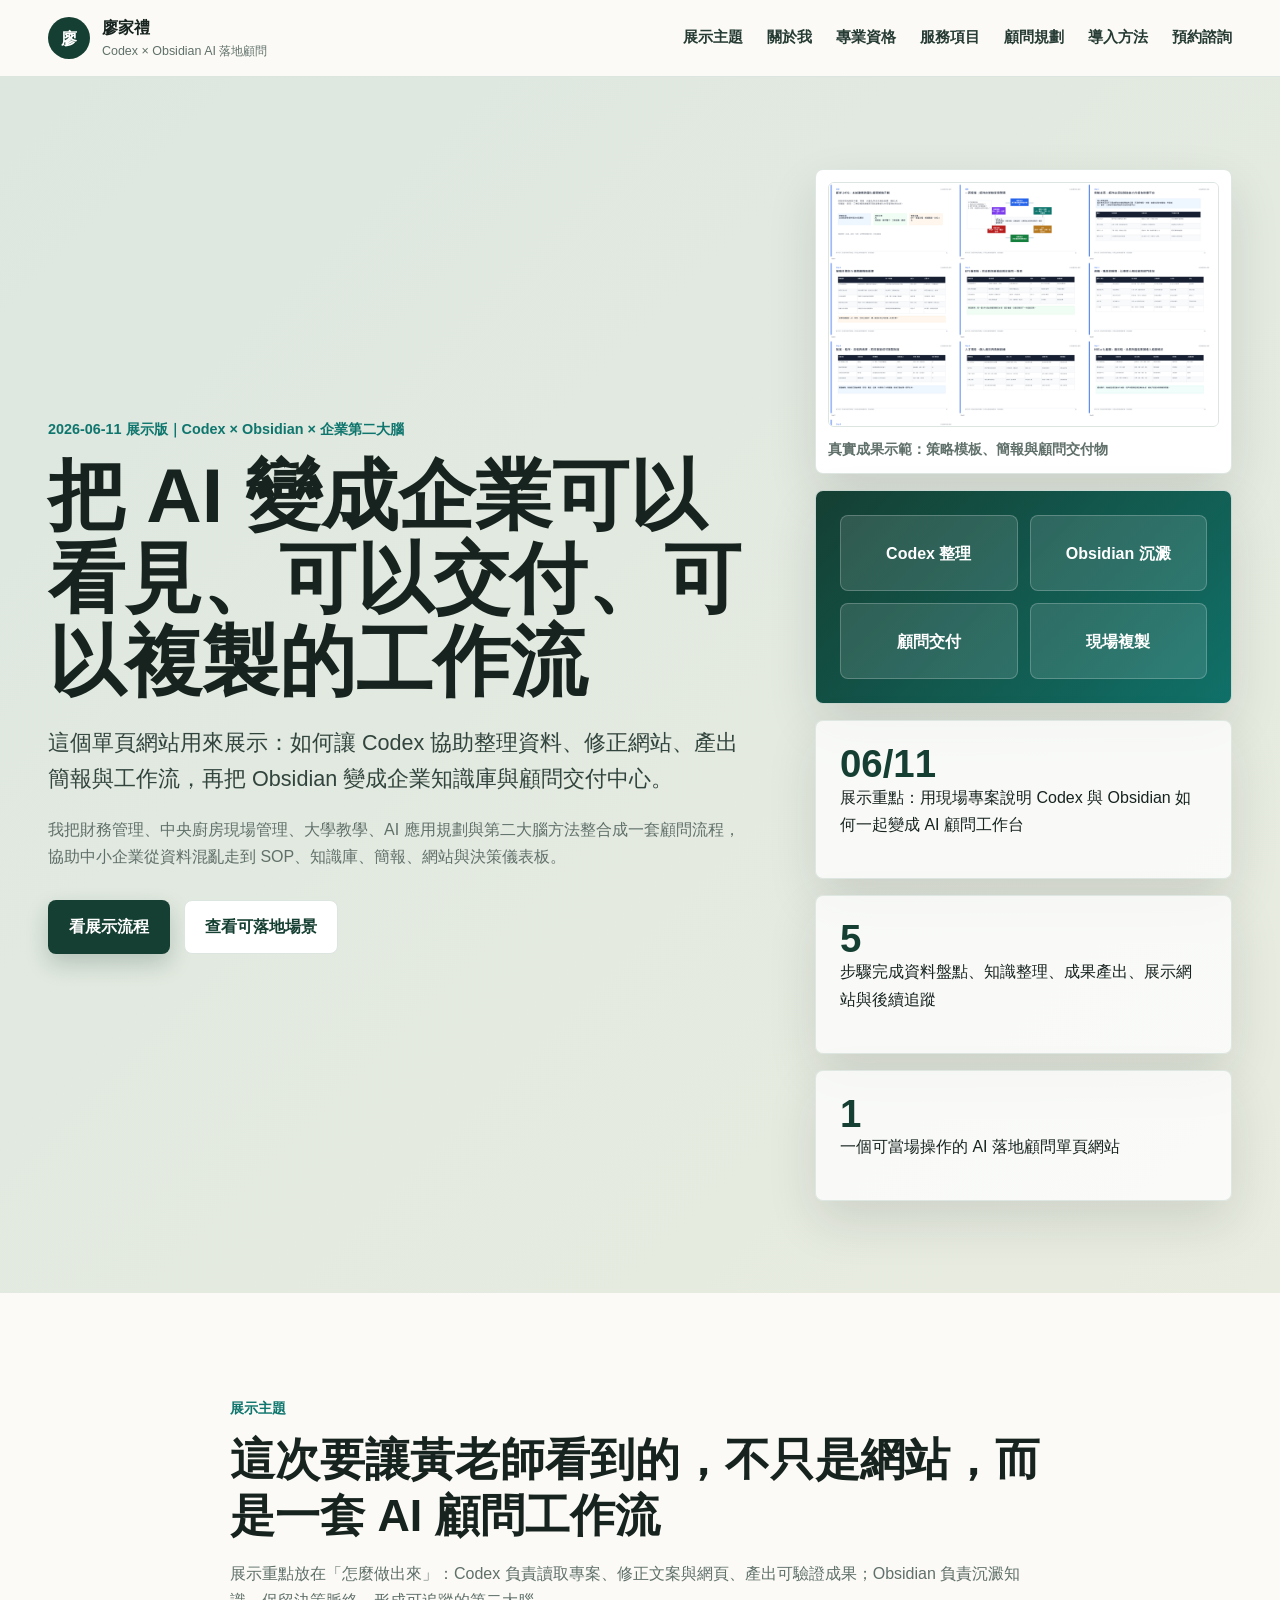
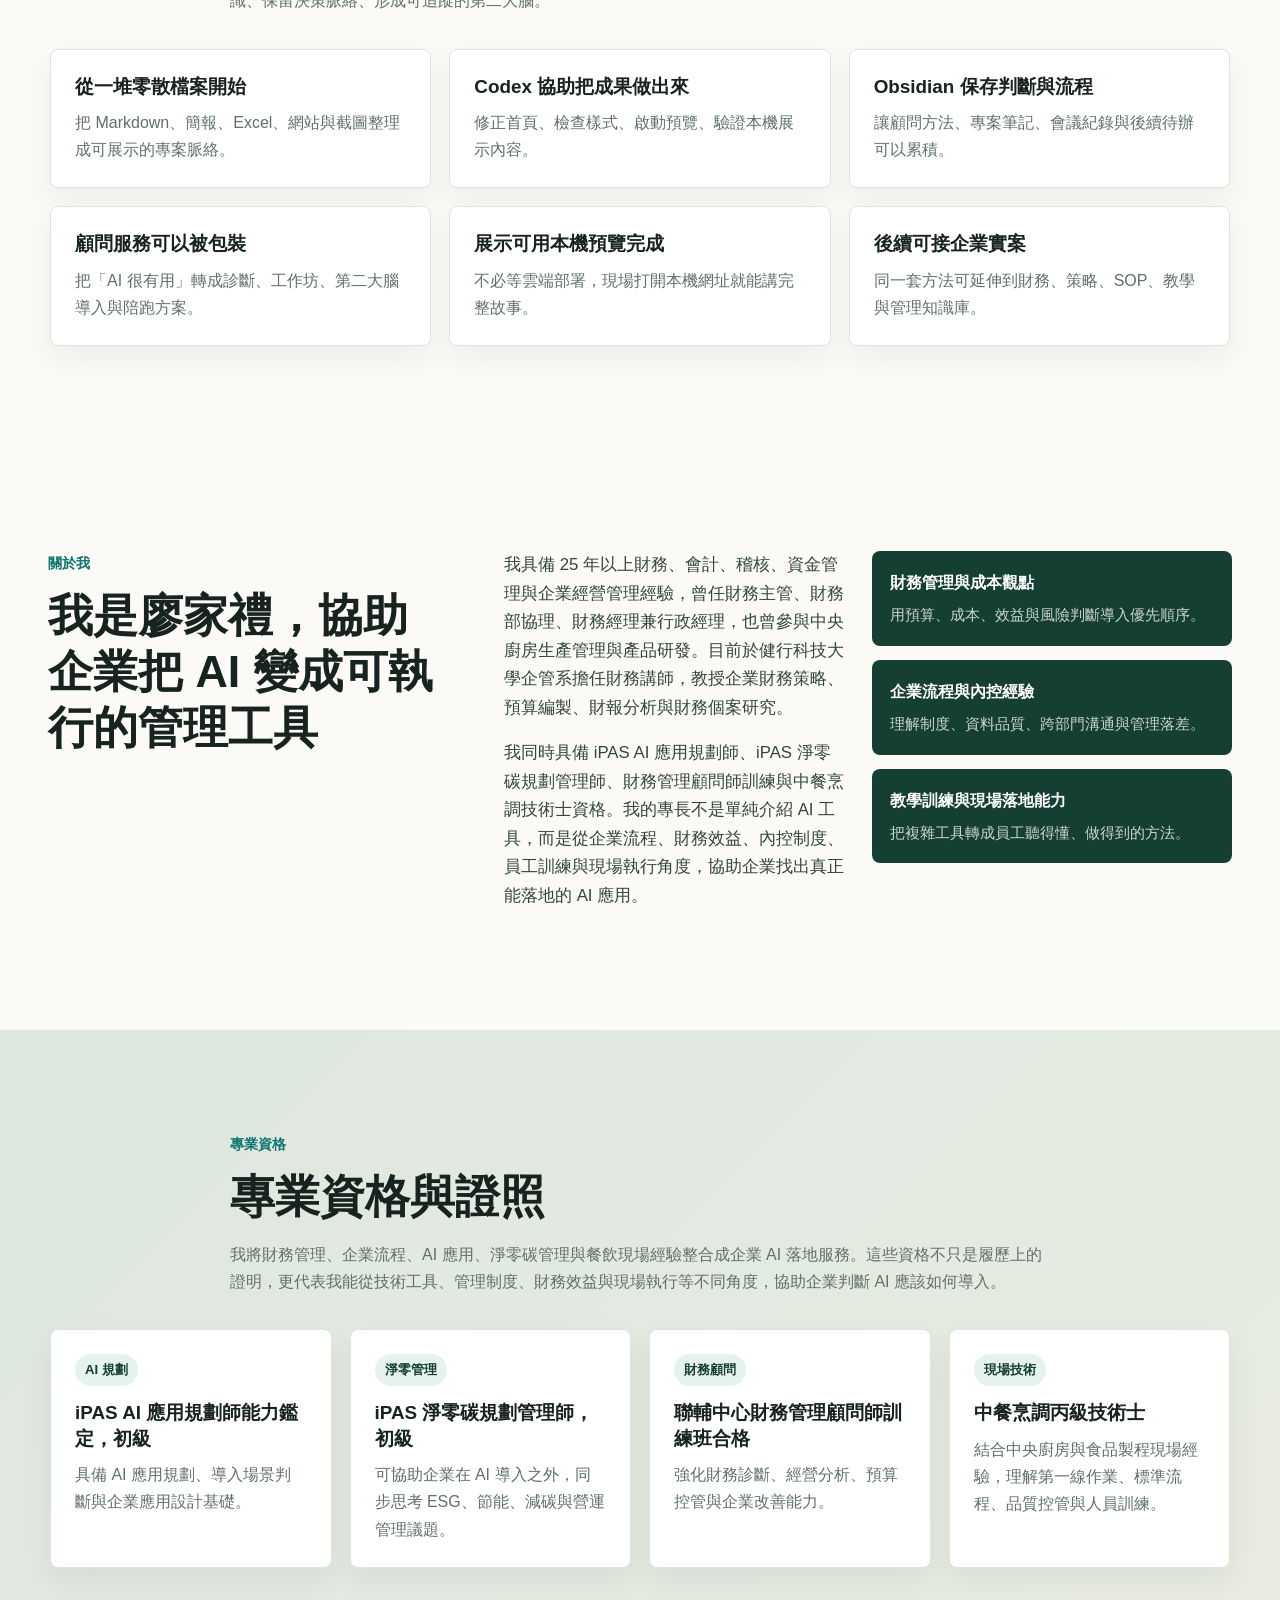
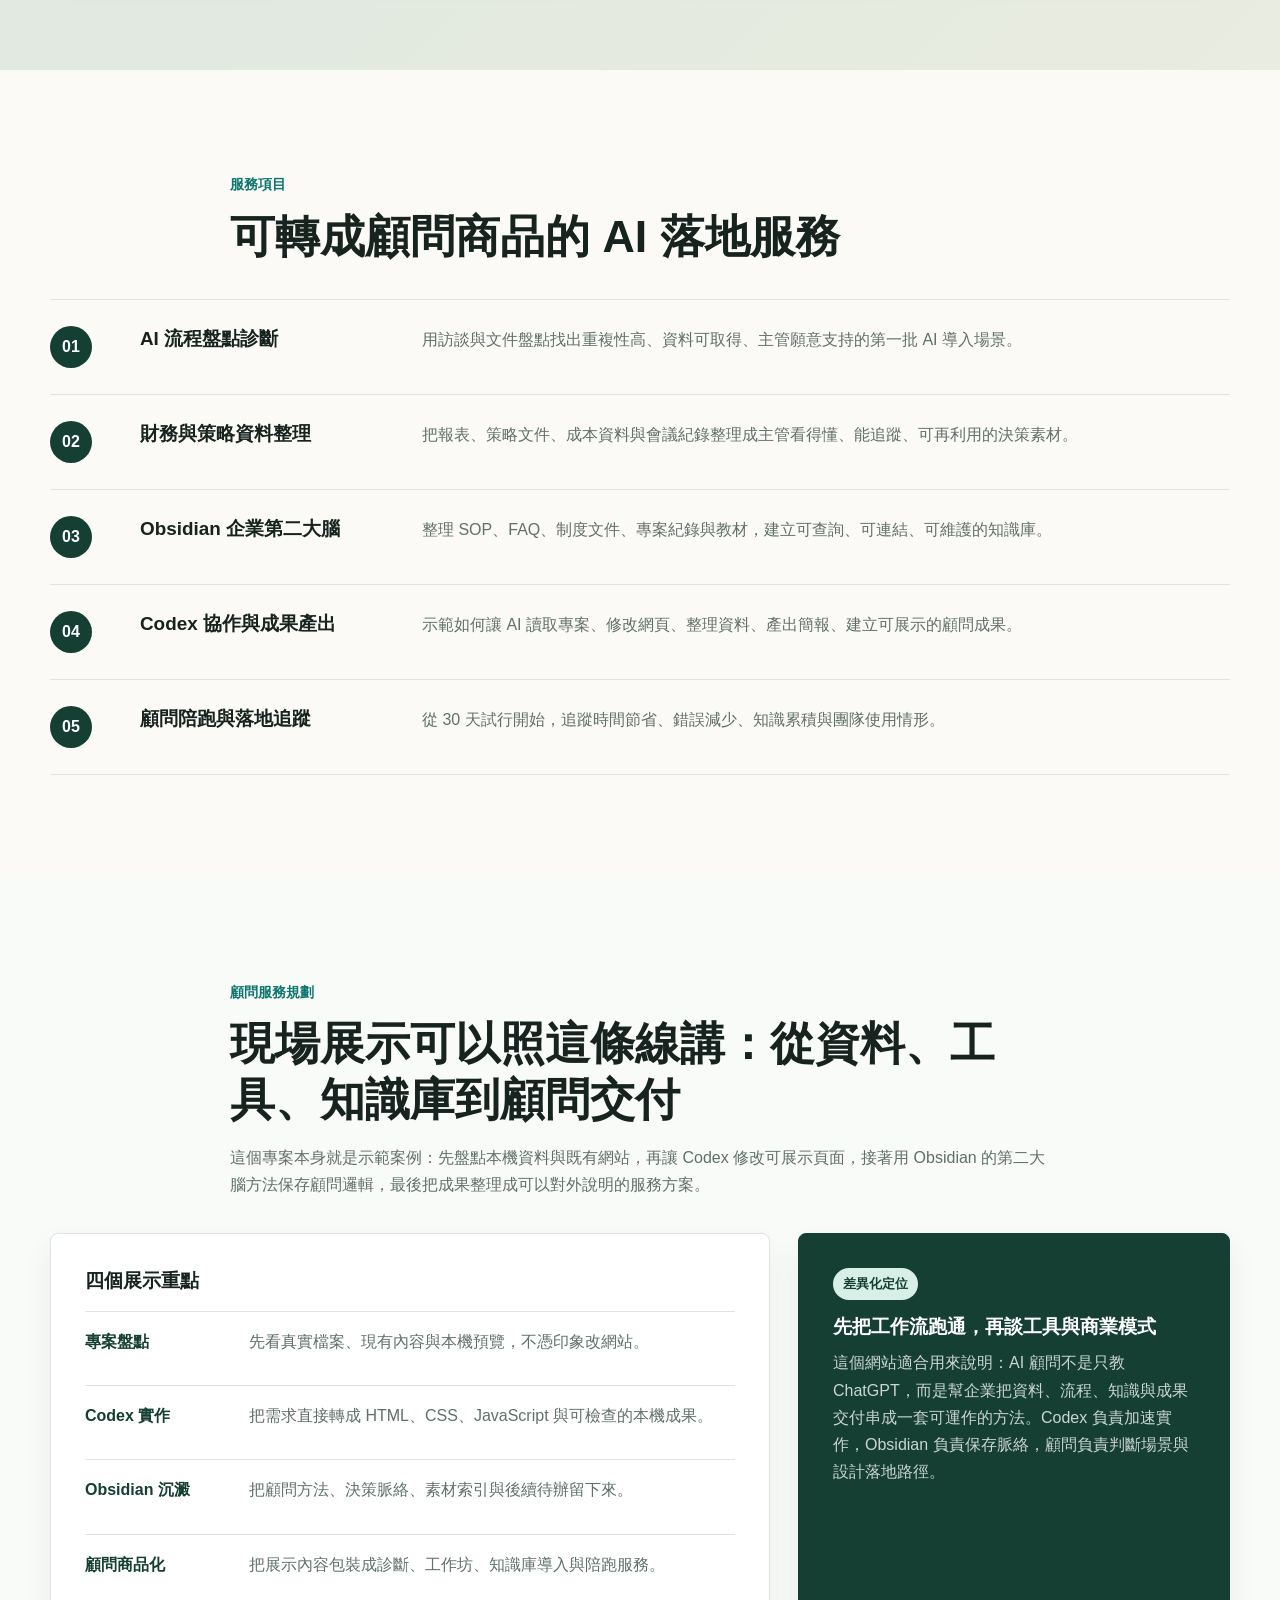
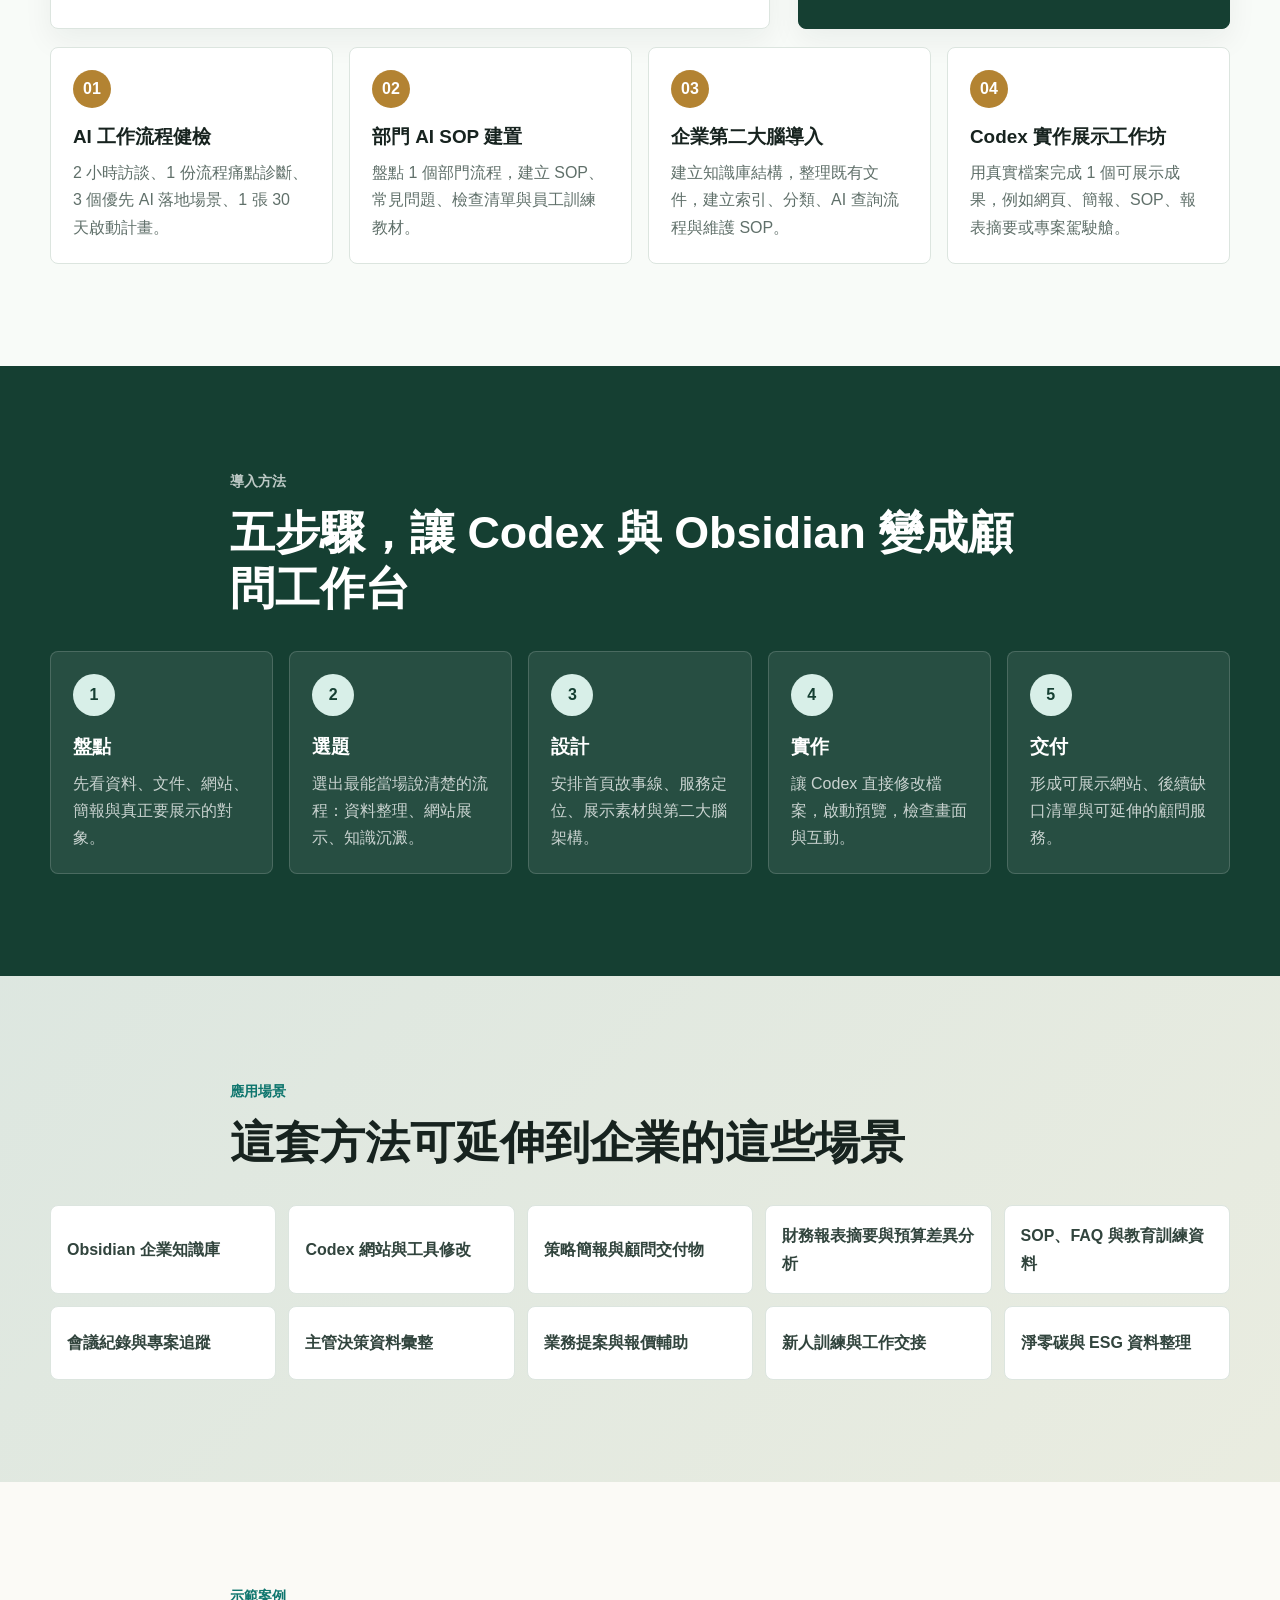
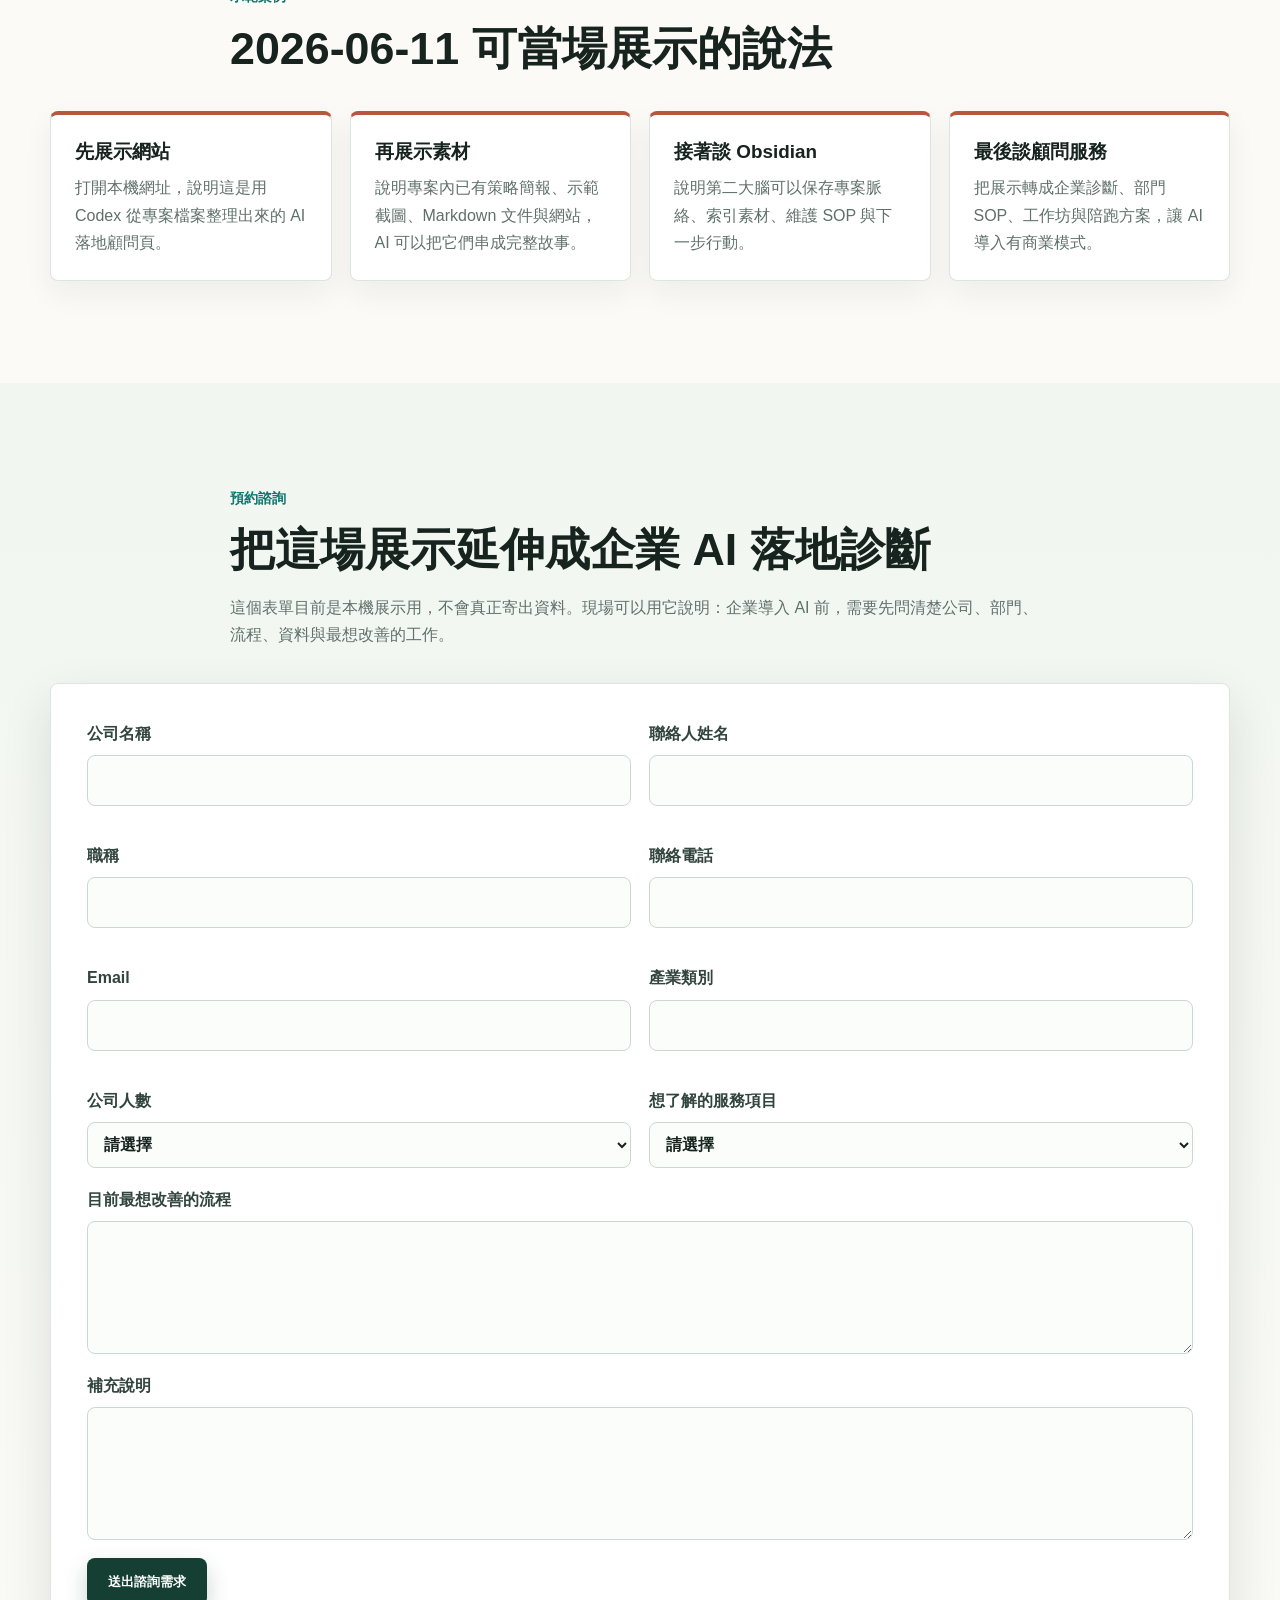
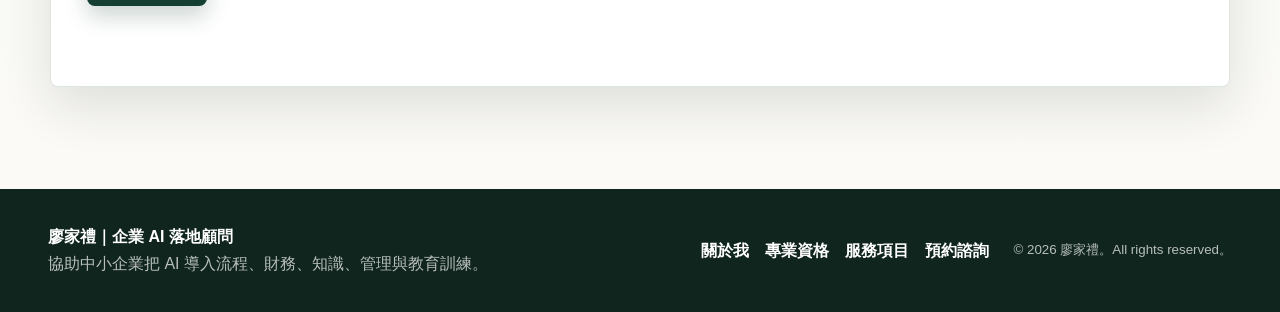
==== commit eaae2196: "Fix mobile site assets and navigation" ====
--- a/index.html
+++ b/index.html
@@ -3,8 +3,8 @@
 <head>
   <meta charset="UTF-8">
   <meta name="viewport" content="width=device-width, initial-scale=1.0">
-  <meta name="description" content="廖家禮，企業 AI 落地顧問，協助中小企業把 AI 導入流程、財務、知識、管理與教育訓練。">
-  <title>廖家禮｜企業 AI 落地顧問</title>
+  <meta name="description" content="廖家禮，AI 落地顧問，示範如何用 Codex 與 Obsidian 建立企業第二大腦、策略工作流與可交付成果。">
+  <title>廖家禮｜Codex × Obsidian AI 落地顧問</title>
   <link rel="stylesheet" href="styles.css">
 </head>
 <body>
@@ -13,7 +13,7 @@
       <span class="brand-mark">廖</span>
       <span>
         <strong>廖家禮</strong>
-        <small>企業 AI 落地顧問</small>
+        <small>Codex × Obsidian AI 落地顧問</small>
       </span>
     </a>
     <button class="nav-toggle" type="button" aria-label="開啟選單" aria-expanded="false">
@@ -22,7 +22,7 @@
       <span></span>
     </button>
     <nav class="site-nav" aria-label="主要導覽">
-      <a href="#pain-points">企業痛點</a>
+      <a href="#pain-points">展示主題</a>
       <a href="#about">關於我</a>
       <a href="#credentials">專業資格</a>
       <a href="#services">服務項目</a>
@@ -35,73 +35,77 @@
   <main>
     <section id="hero" class="hero section-band">
       <div class="hero-content">
-        <p class="eyebrow">企業流程 × 財務管理 × AI 落地</p>
-        <h1>讓 AI 進入公司的日常流程，而不是停在口號</h1>
+        <p class="eyebrow">2026-06-11 展示版｜Codex × Obsidian × 企業第二大腦</p>
+        <h1>把 AI 變成企業可以看見、可以交付、可以複製的工作流</h1>
         <p class="hero-lead">
-          我協助中小企業盤點流程、設計 AI 應用場景、建立內部工具與操作 SOP，讓 AI 真正降低成本、提升效率、改善管理。
+          這個單頁網站用來展示：如何讓 Codex 協助整理資料、修正網站、產出簡報與工作流，再把 Obsidian 變成企業知識庫與顧問交付中心。
         </p>
         <p class="trust-line">
-          結合 25 年以上財務管理、企業流程改善、中央廚房現場管理、大學教學、iPAS AI 應用規劃師與淨零碳管理資格，協助企業把 AI 從工具試用推進到流程落地。
+          我把財務管理、中央廚房現場管理、大學教學、AI 應用規劃與第二大腦方法整合成一套顧問流程，協助中小企業從資料混亂走到 SOP、知識庫、簡報、網站與決策儀表板。
         </p>
         <div class="hero-actions">
-          <a class="button primary" href="#contact">預約 AI 落地診斷</a>
-          <a class="button secondary" href="#use-cases">查看可導入場景</a>
+          <a class="button primary" href="#consulting-plan">看展示流程</a>
+          <a class="button secondary" href="#use-cases">查看可落地場景</a>
         </div>
       </div>
       <aside class="hero-panel" aria-label="服務重點">
+        <figure class="artifact-preview">
+          <img src="assets/strategy-preview.png" alt="AI 策略示範成果預覽">
+          <figcaption>真實成果示範：策略模板、簡報與顧問交付物</figcaption>
+        </figure>
         <div class="workflow-visual" aria-label="AI 落地流程示意">
-          <span>流程盤點</span>
-          <span>場景設計</span>
-          <span>員工實作</span>
-          <span>SOP 優化</span>
+          <span>Codex 整理</span>
+          <span>Obsidian 沉澱</span>
+          <span>顧問交付</span>
+          <span>現場複製</span>
         </div>
         <div>
-          <span class="metric">25+</span>
-          <p>年以上財務、會計、稽核與企業管理經驗</p>
+          <span class="metric">06/11</span>
+          <p>展示重點：用現場專案說明 Codex 與 Obsidian 如何一起變成 AI 顧問工作台</p>
         </div>
         <div>
           <span class="metric">5</span>
-          <p>步驟完成 AI 流程盤點、設計、實作與優化</p>
+          <p>步驟完成資料盤點、知識整理、成果產出、展示網站與後續追蹤</p>
         </div>
         <div>
-          <span class="metric">4</span>
-          <p>項專業資格橫跨 AI、淨零、財務顧問與現場技術</p>
+          <span class="metric">1</span>
+          <p>一個可當場操作的 AI 落地顧問單頁網站</p>
         </div>
       </aside>
     </section>
 
     <section id="pain-points" class="section">
       <div class="section-heading">
-        <p class="eyebrow">企業痛點</p>
-        <h2>公司不是缺 AI 工具，而是缺一套落地方法</h2>
+        <p class="eyebrow">展示主題</p>
+        <h2>這次要讓黃老師看到的，不只是網站，而是一套 AI 顧問工作流</h2>
         <p>
-          很多企業已經聽過 ChatGPT、Copilot 或各種 AI 工具，但真正困難不是買工具，而是不知道哪些流程值得導入、誰來使用、如何訓練、怎麼檢查成效。
+          展示重點放在「怎麼做出來」：Codex 負責讀取專案、修正文案與網頁、產出可驗證成果；Obsidian 負責沉澱知識、保留決策脈絡、形成可追蹤的第二大腦。
         </p>
       </div>
       <div class="grid cards six">
         <article class="card">
-          <h3>員工聽過 AI，卻不知道工作上怎麼用</h3>
-          <p>工具很多，但沒有轉成部門可執行的日常流程。</p>
-        </article>
-        <article class="card">
-          <h3>公司資料很多，卻沒有變成決策工具</h3>
-          <p>報表、文件與會議紀錄分散各處，無法快速整理成可用資訊。</p>
-        </article>
-        <article class="card">
-          <h3>流程靠經驗傳承，難以複製</h3>
-          <p>老員工知道怎麼做，新人卻要靠摸索，管理成本持續增加。</p>
-        </article>
-        <article class="card">
-          <h3>AI 課程上完很有感，回公司後沒有人推動</h3>
-          <p>單次課程無法取代部門流程設計、責任分工與成效追蹤。</p>
-        </article>
-        <article class="card">
-          <h3>管理文件散落，查找效率低</h3>
-          <p>SOP、FAQ、制度文件與知識資料沒有形成可查詢的內部系統。</p>
-        </article>
-        <article class="card">
-          <h3>老闆想導入 AI，但不知道第一步該做什麼</h3>
-          <p>需要先找出高價值、低風險、可被員工接受的切入點。</p>
+          <h3>從一堆零散檔案開始</h3>
+          <p>把 Markdown、簡報、Excel、網站與截圖整理成可展示的專案脈絡。</p>
+        </article>
+        <article class="card">
+          <h3>Codex 協助把成果做出來</h3>
+          <p>修正首頁、檢查樣式、啟動預覽、驗證本機展示內容。</p>
+        </article>
+        <article class="card">
+          <h3>Obsidian 保存判斷與流程</h3>
+          <p>讓顧問方法、專案筆記、會議紀錄與後續待辦可以累積。</p>
+        </article>
+        <article class="card">
+          <h3>顧問服務可以被包裝</h3>
+          <p>把「AI 很有用」轉成診斷、工作坊、第二大腦導入與陪跑方案。</p>
+        </article>
+        <article class="card">
+          <h3>展示可用本機預覽完成</h3>
+          <p>不必等雲端部署，現場打開本機網址就能講完整故事。</p>
+        </article>
+        <article class="card">
+          <h3>後續可接企業實案</h3>
+          <p>同一套方法可延伸到財務、策略、SOP、教學與管理知識庫。</p>
         </article>
       </div>
     </section>
@@ -172,33 +176,33 @@
     <section id="services" class="section">
       <div class="section-heading">
         <p class="eyebrow">服務項目</p>
-        <h2>企業 AI 落地服務</h2>
+        <h2>可轉成顧問商品的 AI 落地服務</h2>
       </div>
       <div class="service-list">
         <article>
           <span>01</span>
           <h3>AI 流程盤點診斷</h3>
-          <p>協助企業檢視行政、業務、客服、採購、財務、人資或營運流程，找出最適合導入 AI 的工作節點。</p>
+          <p>用訪談與文件盤點找出重複性高、資料可取得、主管願意支持的第一批 AI 導入場景。</p>
         </article>
         <article>
           <span>02</span>
-          <h3>財務管理 AI 化</h3>
-          <p>協助建立管理報表摘要、預算差異分析、成本檢討、財務資料整理與經營決策輔助流程。</p>
+          <h3>財務與策略資料整理</h3>
+          <p>把報表、策略文件、成本資料與會議紀錄整理成主管看得懂、能追蹤、可再利用的決策素材。</p>
         </article>
         <article>
           <span>03</span>
-          <h3>內部 AI 助理與知識庫建立</h3>
-          <p>整理公司 SOP、FAQ、產品資料、制度文件與教育訓練資料，建立可查詢、可複用的內部知識系統。</p>
+          <h3>Obsidian 企業第二大腦</h3>
+          <p>整理 SOP、FAQ、制度文件、專案紀錄與教材，建立可查詢、可連結、可維護的知識庫。</p>
         </article>
         <article>
           <span>04</span>
-          <h3>員工 AI 實作培訓</h3>
-          <p>以公司真實工作情境設計課程，讓主管與員工學會提示詞、文件整理、表格分析、會議摘要與日常應用。</p>
+          <h3>Codex 協作與成果產出</h3>
+          <p>示範如何讓 AI 讀取專案、修改網頁、整理資料、產出簡報、建立可展示的顧問成果。</p>
         </article>
         <article>
           <span>05</span>
           <h3>顧問陪跑與落地追蹤</h3>
-          <p>協助企業從第一次導入，到部門試行、SOP 建立、成效檢查與優化調整。</p>
+          <p>從 30 天試行開始，追蹤時間節省、錯誤減少、知識累積與團隊使用情形。</p>
         </article>
       </div>
     </section>
@@ -206,38 +210,38 @@
     <section id="consulting-plan" class="section consulting-plan">
       <div class="section-heading">
         <p class="eyebrow">顧問服務規劃</p>
-        <h2>我提供的不是 AI 工具教學，而是企業 AI 落地系統</h2>
+        <h2>現場展示可以照這條線講：從資料、工具、知識庫到顧問交付</h2>
         <p>
-          我協助主管把「想導入 AI」轉成可執行、可檢查、可累積的工作系統。服務會先從現場流程與管理痛點開始，釐清哪一個流程最值得優先改造，再把員工經驗、SOP、表格、案例、FAQ 與決策規則整理成可查詢、可教學、可重複使用的 AI 知識庫。
+          這個專案本身就是示範案例：先盤點本機資料與既有網站，再讓 Codex 修改可展示頁面，接著用 Obsidian 的第二大腦方法保存顧問邏輯，最後把成果整理成可以對外說明的服務方案。
         </p>
       </div>
       <div class="consulting-layout">
         <div class="consulting-copy">
-          <h3>四個交付方向</h3>
+          <h3>四個展示重點</h3>
           <ul class="deliverable-list">
             <li>
-              <strong>流程盤點</strong>
-              <span>找出最適合 AI 介入的高價值場景，避免從工具或流行名詞開始。</span>
+              <strong>專案盤點</strong>
+              <span>先看真實檔案、現有內容與本機預覽，不憑印象改網站。</span>
             </li>
             <li>
-              <strong>經驗轉 SOP</strong>
-              <span>把資深人員的隱性經驗整理成 SOP、檢查清單與訓練教材。</span>
+              <strong>Codex 實作</strong>
+              <span>把需求直接轉成 HTML、CSS、JavaScript 與可檢查的本機成果。</span>
             </li>
             <li>
-              <strong>企業第二大腦</strong>
-              <span>讓文件、案例、FAQ、決策紀錄與內部知識不再分散。</span>
+              <strong>Obsidian 沉澱</strong>
+              <span>把顧問方法、決策脈絡、素材索引與後續待辦留下來。</span>
             </li>
             <li>
-              <strong>30 到 90 天驗證</strong>
-              <span>追蹤時間節省、錯誤減少、訓練加速與管理一致性。</span>
+              <strong>顧問商品化</strong>
+              <span>把展示內容包裝成診斷、工作坊、知識庫導入與陪跑服務。</span>
             </li>
           </ul>
         </div>
         <aside class="consulting-position">
           <span class="tag">差異化定位</span>
-          <h3>先改流程與決策，再把 AI 工具嵌進正確的位置</h3>
+          <h3>先把工作流跑通，再談工具與商業模式</h3>
           <p>
-            中央廚房管理經驗讓我理解 SOP、品質、成本、交期與現場訓練；會計與財務背景讓我能把 AI 導入連到效率、成本、毛利與風險；大學教學經驗讓我能把複雜流程變成主管與員工聽得懂、做得到的教材。
+            這個網站適合用來說明：AI 顧問不是只教 ChatGPT，而是幫企業把資料、流程、知識與成果交付串成一套可運作的方法。Codex 負責加速實作，Obsidian 負責保存脈絡，顧問負責判斷場景與設計落地路徑。
           </p>
         </aside>
       </div>
@@ -259,8 +263,8 @@
         </article>
         <article>
           <span>04</span>
-          <h3>主管 AI 提效工作坊</h3>
-          <p>3 小時實作課，讓每位主管完成 1 個自己的 AI 工作流程，並提供 7 天練習表。</p>
+          <h3>Codex 實作展示工作坊</h3>
+          <p>用真實檔案完成 1 個可展示成果，例如網頁、簡報、SOP、報表摘要或專案駕駛艙。</p>
         </article>
       </div>
     </section>
@@ -268,33 +272,33 @@
     <section id="method" class="section method">
       <div class="section-heading">
         <p class="eyebrow">導入方法</p>
-        <h2>五步驟，讓 AI 從工具變成流程</h2>
+        <h2>五步驟，讓 Codex 與 Obsidian 變成顧問工作台</h2>
       </div>
       <div class="steps">
         <article>
           <span>1</span>
           <h3>盤點</h3>
-          <p>了解企業目前流程、資料來源、重複性工作與管理痛點。</p>
+          <p>先看資料、文件、網站、簡報與真正要展示的對象。</p>
         </article>
         <article>
           <span>2</span>
           <h3>選題</h3>
-          <p>找出最有價值、最容易開始、最能看見成果的 AI 導入場景。</p>
+          <p>選出最能當場說清楚的流程：資料整理、網站展示、知識沉澱。</p>
         </article>
         <article>
           <span>3</span>
           <h3>設計</h3>
-          <p>建立提示詞、作業流程、表單格式、知識庫架構與員工操作方式。</p>
+          <p>安排首頁故事線、服務定位、展示素材與第二大腦架構。</p>
         </article>
         <article>
           <span>4</span>
           <h3>實作</h3>
-          <p>用現有工具先做出可使用版本，讓團隊在真實工作中測試。</p>
+          <p>讓 Codex 直接修改檔案，啟動預覽，檢查畫面與互動。</p>
         </article>
         <article>
           <span>5</span>
-          <h3>優化</h3>
-          <p>根據使用結果調整流程，建立 SOP，讓 AI 應用可以被複製與持續改善。</p>
+          <h3>交付</h3>
+          <p>形成可展示網站、後續缺口清單與可延伸的顧問服務。</p>
         </article>
       </div>
     </section>
@@ -302,43 +306,43 @@
     <section id="use-cases" class="section section-band">
       <div class="section-heading">
         <p class="eyebrow">應用場景</p>
-        <h2>企業可以先從這些地方開始導入 AI</h2>
+        <h2>這套方法可延伸到企業的這些場景</h2>
       </div>
       <div class="use-case-grid">
-        <span>會議紀錄與待辦追蹤</span>
-        <span>客服回覆與 FAQ 整理</span>
-        <span>內部文件與 SOP 查詢</span>
+        <span>Obsidian 企業知識庫</span>
+        <span>Codex 網站與工具修改</span>
+        <span>策略簡報與顧問交付物</span>
         <span>財務報表摘要與預算差異分析</span>
-        <span>採購、庫存與成本分析</span>
+        <span>SOP、FAQ 與教育訓練資料</span>
+        <span>會議紀錄與專案追蹤</span>
+        <span>主管決策資料彙整</span>
         <span>業務提案與報價輔助</span>
-        <span>教育訓練教材產生</span>
+        <span>新人訓練與工作交接</span>
         <span>淨零碳與 ESG 資料整理</span>
-        <span>新人訓練與工作交接</span>
-        <span>主管決策資料彙整</span>
       </div>
     </section>
 
     <section id="cases" class="section">
       <div class="section-heading">
         <p class="eyebrow">示範案例</p>
-        <h2>AI 落地示範案例</h2>
+        <h2>2026-06-11 可當場展示的說法</h2>
       </div>
       <div class="grid cards four">
         <article class="card case-card">
-          <h3>財務管理 AI 化</h3>
-          <p>將管理報表、預算差異、費用分析與經營重點整理成主管可快速閱讀的決策摘要。</p>
+          <h3>先展示網站</h3>
+          <p>打開本機網址，說明這是用 Codex 從專案檔案整理出來的 AI 落地顧問頁。</p>
         </article>
         <article class="card case-card">
-          <h3>中央廚房 SOP 整理</h3>
-          <p>將生產流程、異常處理、品質檢查與新人訓練內容整理成可查詢、可教學、可複製的知識庫。</p>
+          <h3>再展示素材</h3>
+          <p>說明專案內已有策略簡報、示範截圖、Markdown 文件與網站，AI 可以把它們串成完整故事。</p>
         </article>
         <article class="card case-card">
-          <h3>中小企業會議追蹤</h3>
-          <p>把會議紀錄、決議事項、負責人與追蹤進度整理成固定格式，改善管理效率。</p>
+          <h3>接著談 Obsidian</h3>
+          <p>說明第二大腦可以保存專案脈絡、索引素材、維護 SOP 與下一步行動。</p>
         </article>
         <article class="card case-card">
-          <h3>員工 AI 訓練</h3>
-          <p>用企業真實工作資料設計 AI 實作課，讓員工不是只聽觀念，而是能帶回工作現場使用。</p>
+          <h3>最後談顧問服務</h3>
+          <p>把展示轉成企業診斷、部門 SOP、工作坊與陪跑方案，讓 AI 導入有商業模式。</p>
         </article>
       </div>
     </section>
@@ -346,9 +350,9 @@
     <section id="contact" class="section contact-section">
       <div class="section-heading">
         <p class="eyebrow">預約諮詢</p>
-        <h2>預約一次 AI 落地診斷</h2>
+        <h2>把這場展示延伸成企業 AI 落地診斷</h2>
         <p>
-          如果你正在思考公司該如何導入 AI，可以先從一次診斷開始。我會協助你釐清目前最值得改善的流程，判斷適合先從哪個部門、哪個工作場景開始。
+          這個表單目前是本機展示用，不會真正寄出資料。現場可以用它說明：企業導入 AI 前，需要先問清楚公司、部門、流程、資料與最想改善的工作。
         </p>
       </div>
       <form id="consultation-form" class="contact-form" novalidate>
--- a/styles.css
+++ b/styles.css
@@ -8,6 +8,8 @@
   --forest-2: #225a47;
   --teal: #0f766e;
   --gold: #b38332;
+  --coral: #b9563f;
+  --blue: #2f5f88;
   --wood: #8a5f35;
   --white: #ffffff;
   --shadow: 0 20px 50px rgba(23, 35, 31, 0.12);
@@ -241,12 +243,36 @@
   gap: 16px;
 }
 
-.hero-panel div {
+.hero-panel > div,
+.artifact-preview {
   padding: 24px;
   background: rgba(255, 255, 255, 0.76);
   border: 1px solid rgba(220, 229, 223, 0.9);
   border-radius: var(--radius);
   box-shadow: var(--shadow);
+}
+
+.artifact-preview {
+  margin: 0;
+  padding: 12px;
+  background: var(--white);
+}
+
+.artifact-preview img {
+  display: block;
+  width: 100%;
+  aspect-ratio: 16 / 10;
+  object-fit: cover;
+  object-position: top center;
+  border: 1px solid var(--line);
+  border-radius: 6px;
+}
+
+.artifact-preview figcaption {
+  margin-top: 10px;
+  color: var(--muted);
+  font-size: 0.9rem;
+  font-weight: 800;
 }
 
 .hero-panel .workflow-visual {
@@ -370,7 +396,7 @@
   right: 18px;
   bottom: -34px;
   color: rgba(21, 63, 50, 0.06);
-  content: "✓";
+  content: "";
   font-size: 7rem;
   font-weight: 900;
 }
@@ -565,7 +591,7 @@
 }
 
 .case-card {
-  border-top: 4px solid var(--gold);
+  border-top: 4px solid var(--coral);
 }
 
 .contact-section {
@@ -695,8 +721,9 @@
 
 @media (max-width: 640px) {
   .site-header {
-    align-items: flex-start;
-    flex-direction: column;
+    align-items: center;
+    flex-direction: row;
+    flex-wrap: wrap;
     gap: 10px;
     padding: 12px 16px 10px;
   }
@@ -709,12 +736,27 @@
     display: none;
   }
 
+  .nav-toggle {
+    display: block;
+    margin-left: auto;
+  }
+
   .site-nav {
-    justify-content: flex-start;
+    display: none;
     width: 100%;
-    padding: 8px 0 2px;
+    padding: 10px 0 2px;
     border-top: 1px solid var(--line);
     font-size: 0.95rem;
+    white-space: normal;
+  }
+
+  .site-nav.open {
+    display: block;
+  }
+
+  .site-nav a {
+    display: block;
+    padding: 10px 0;
   }
 
   .hero {
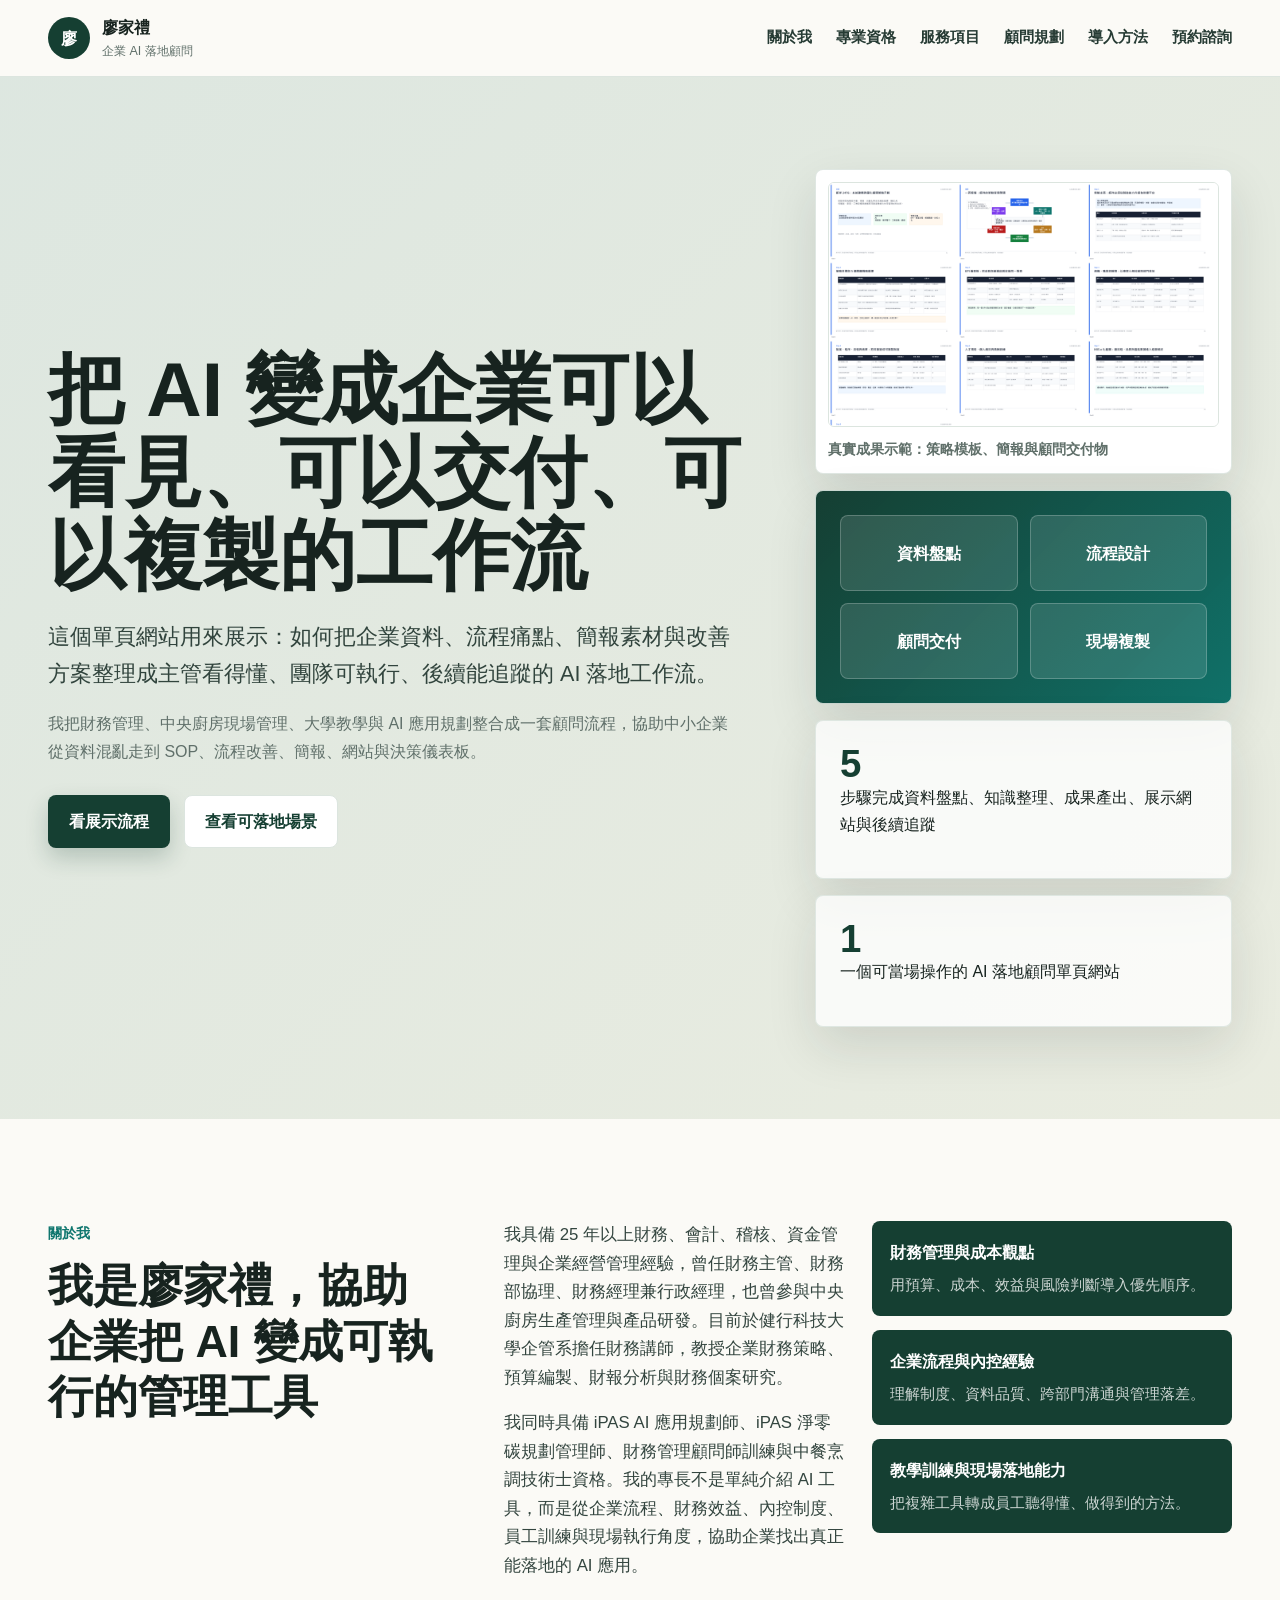
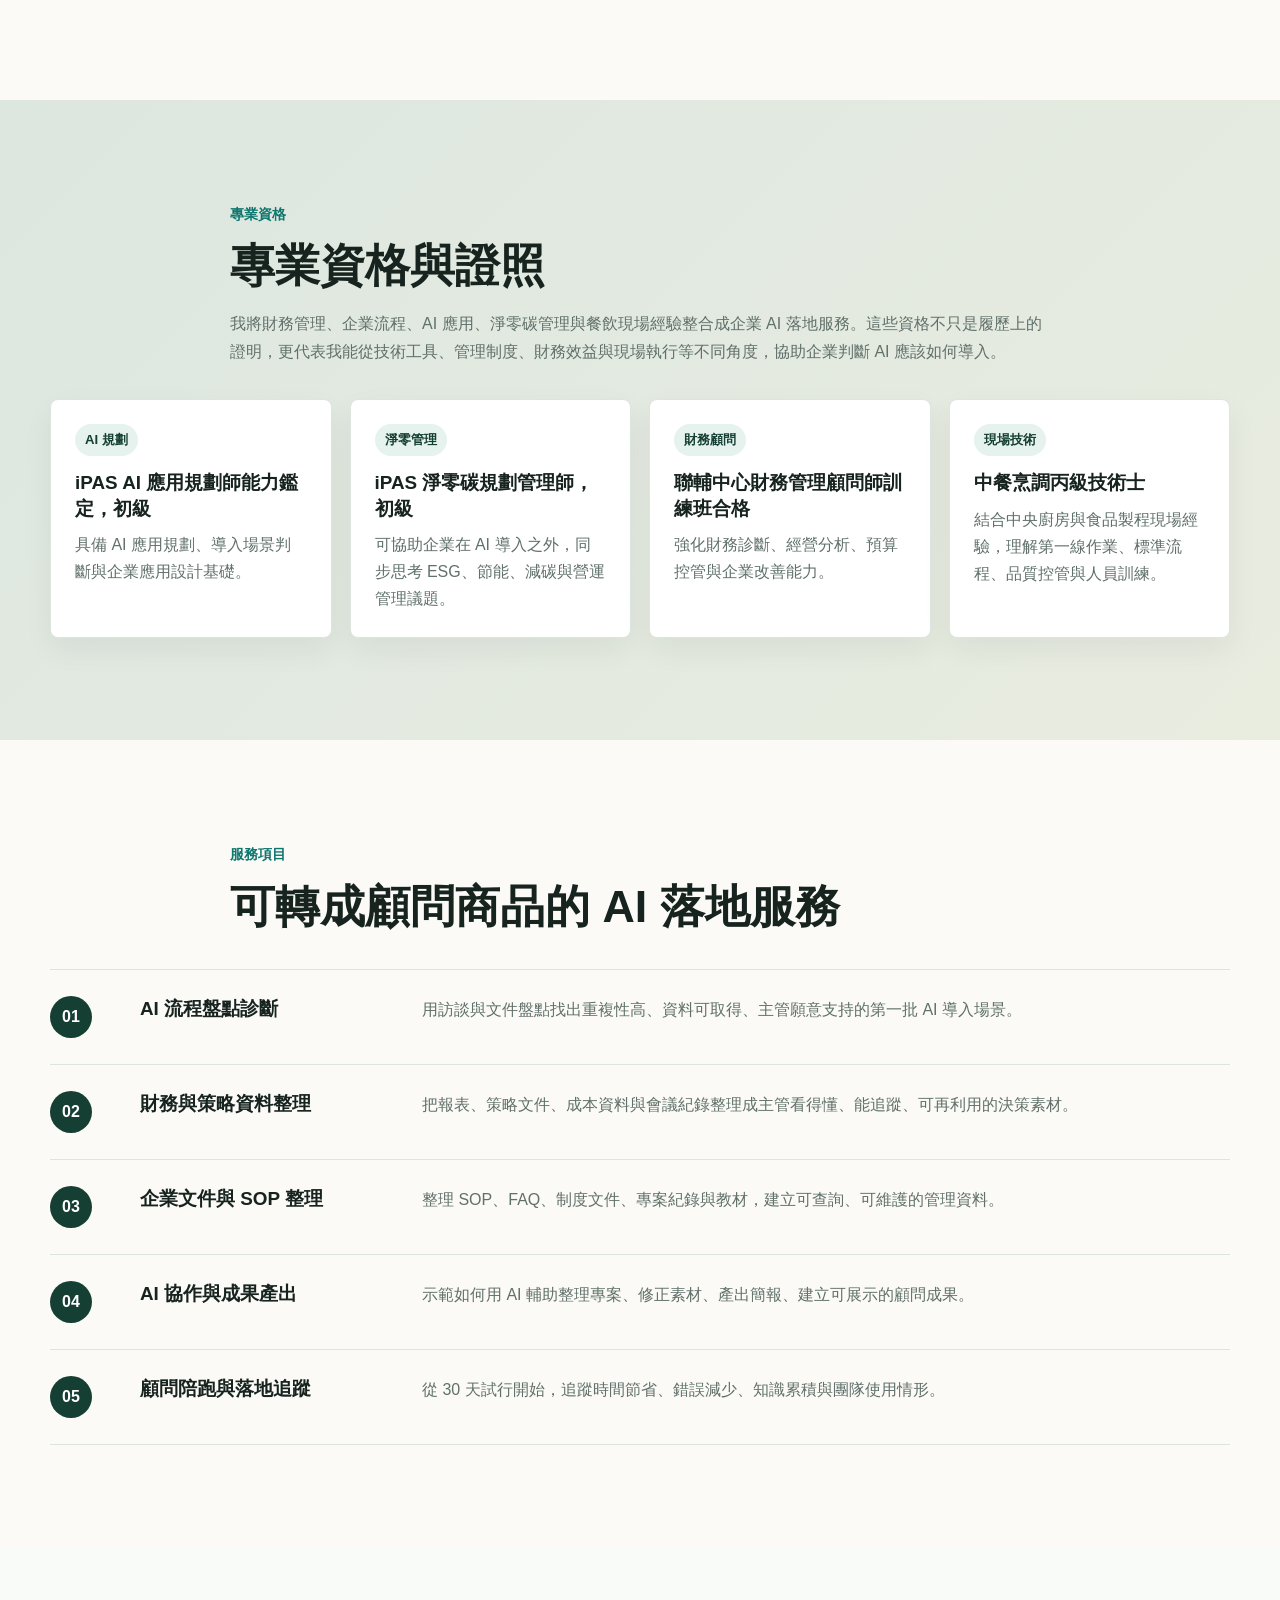
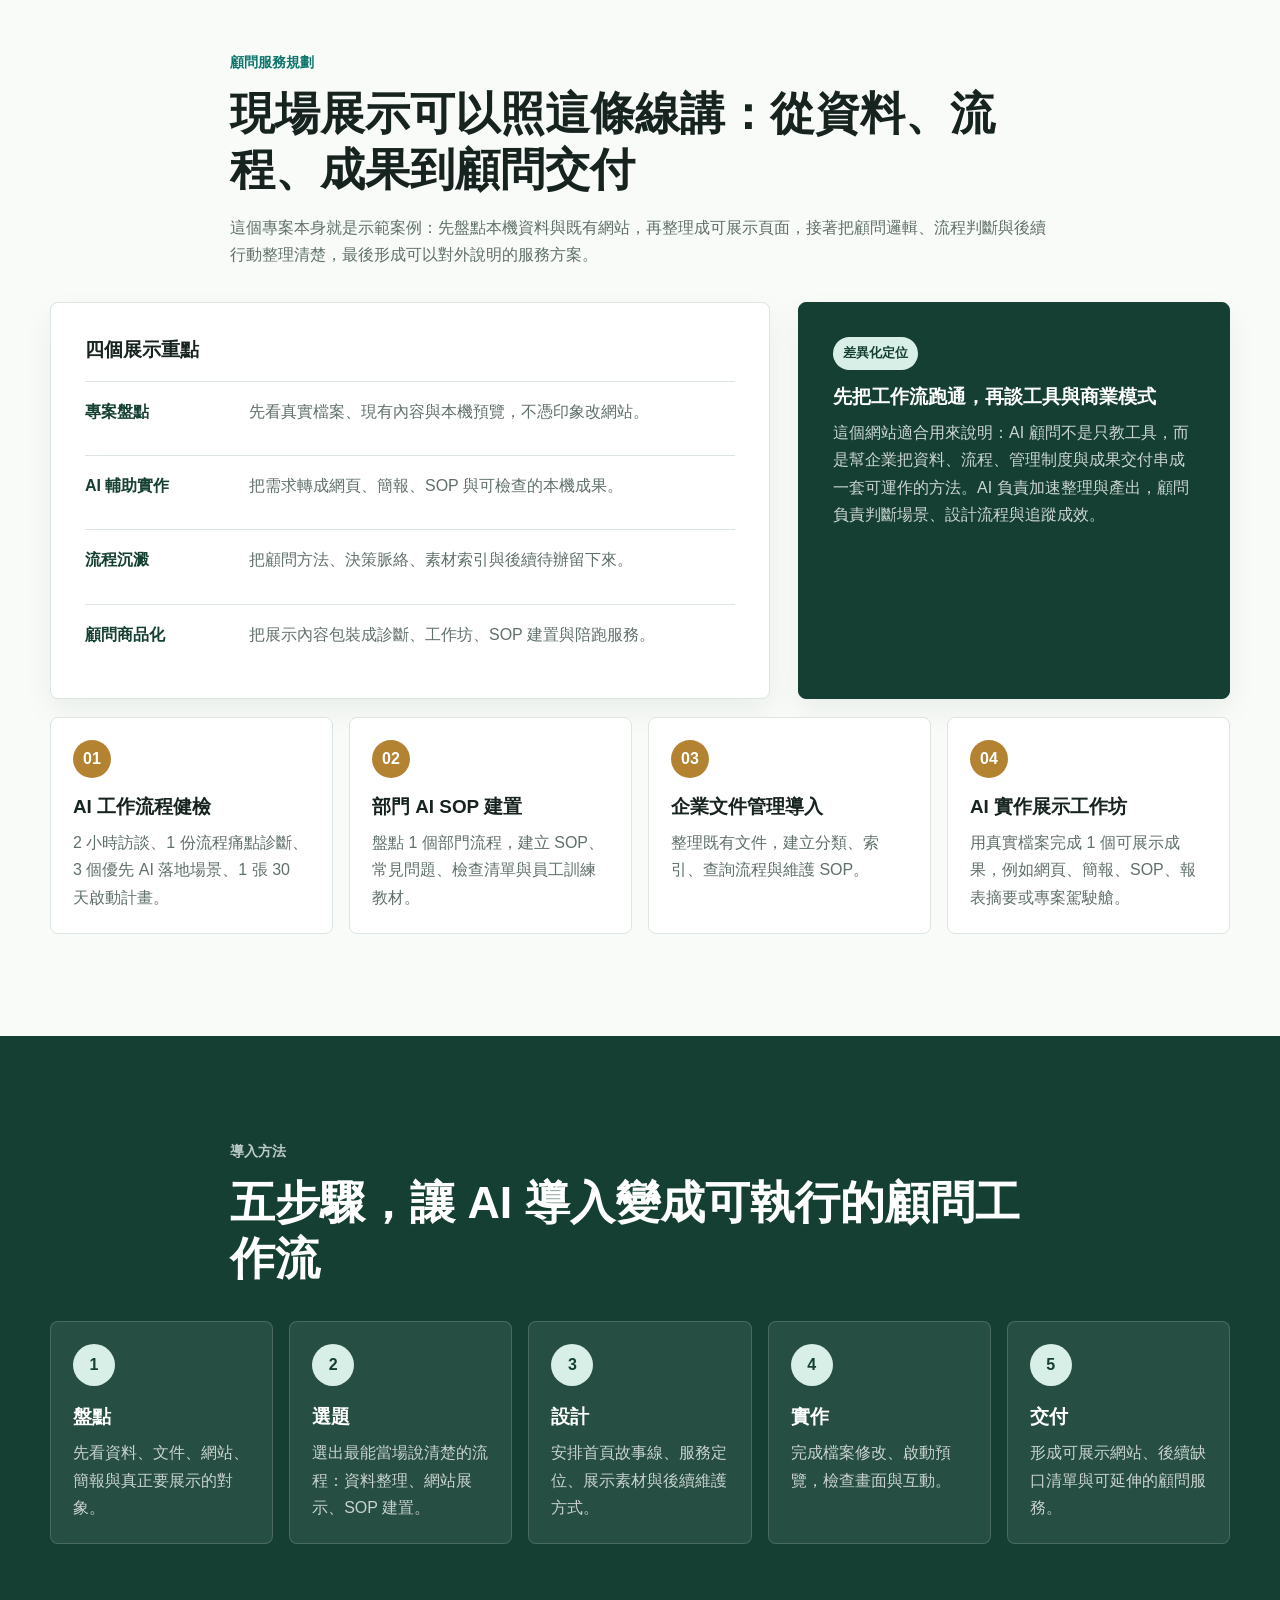
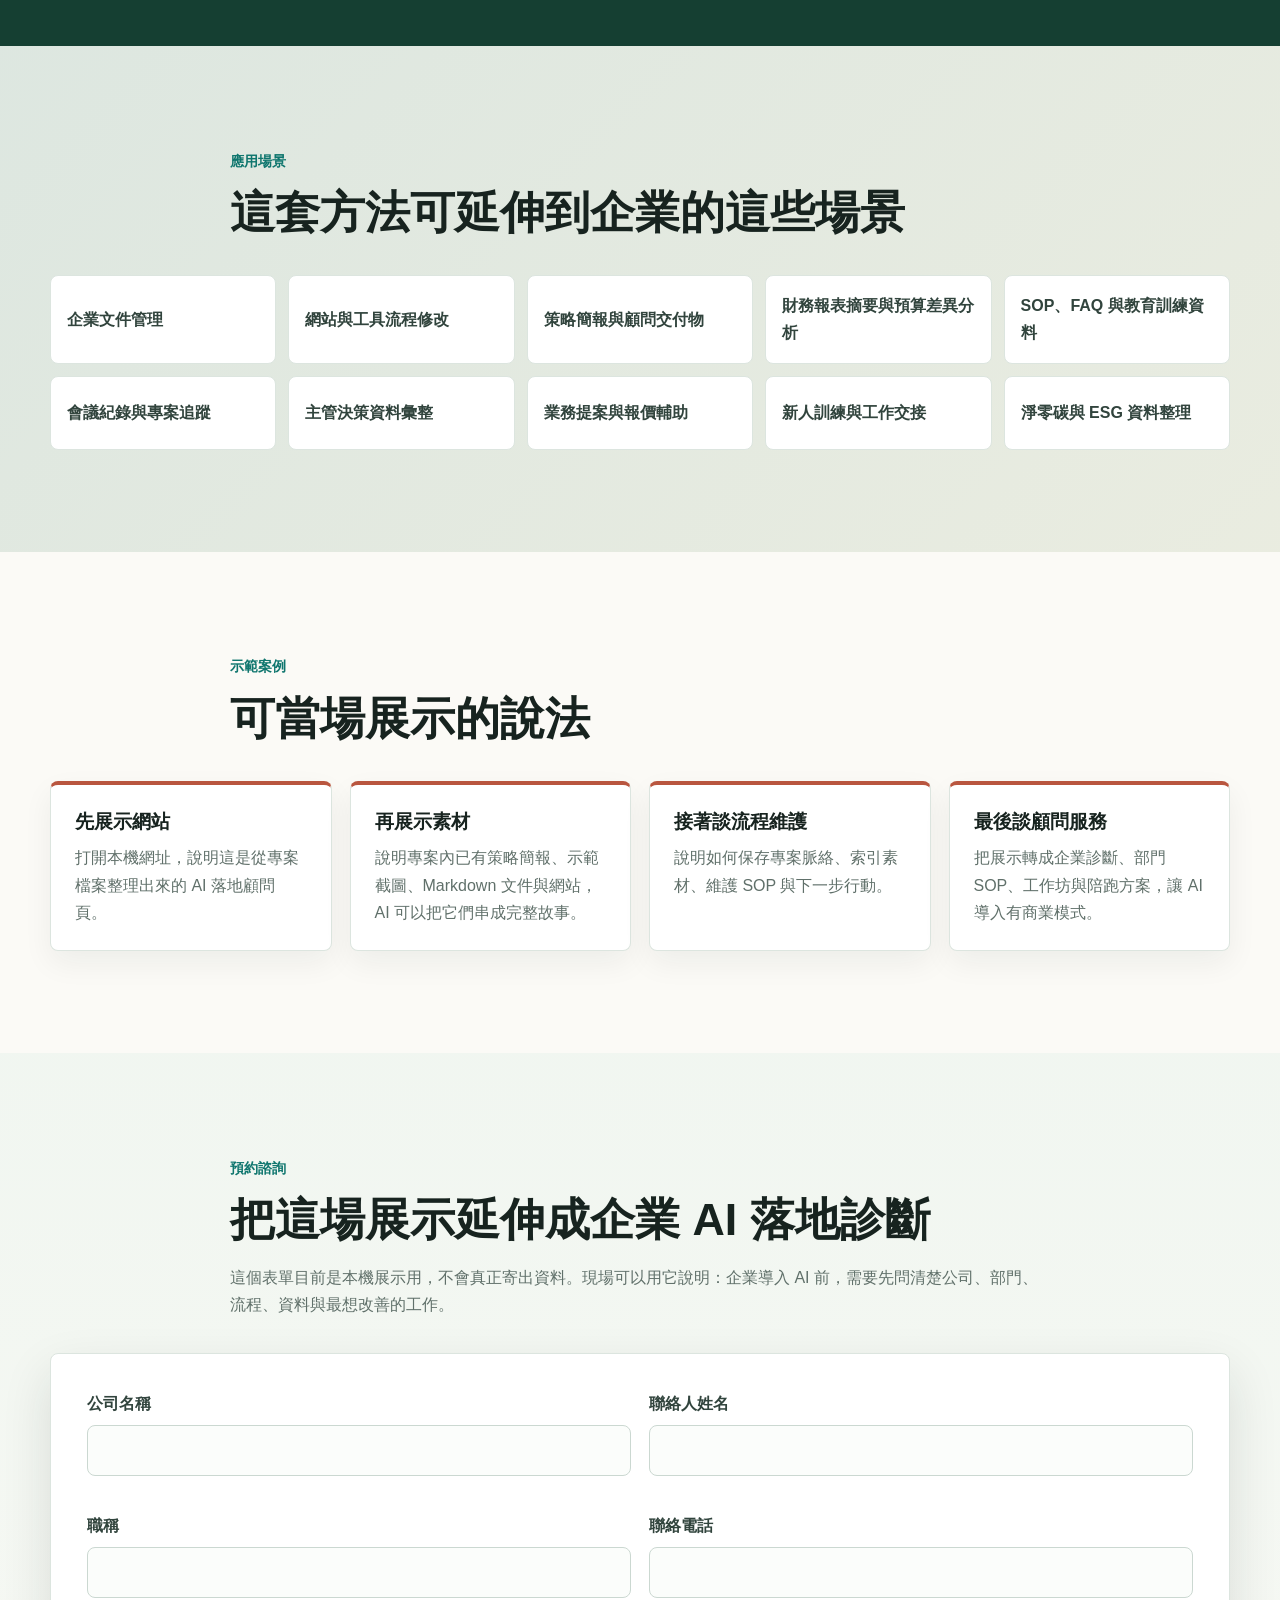
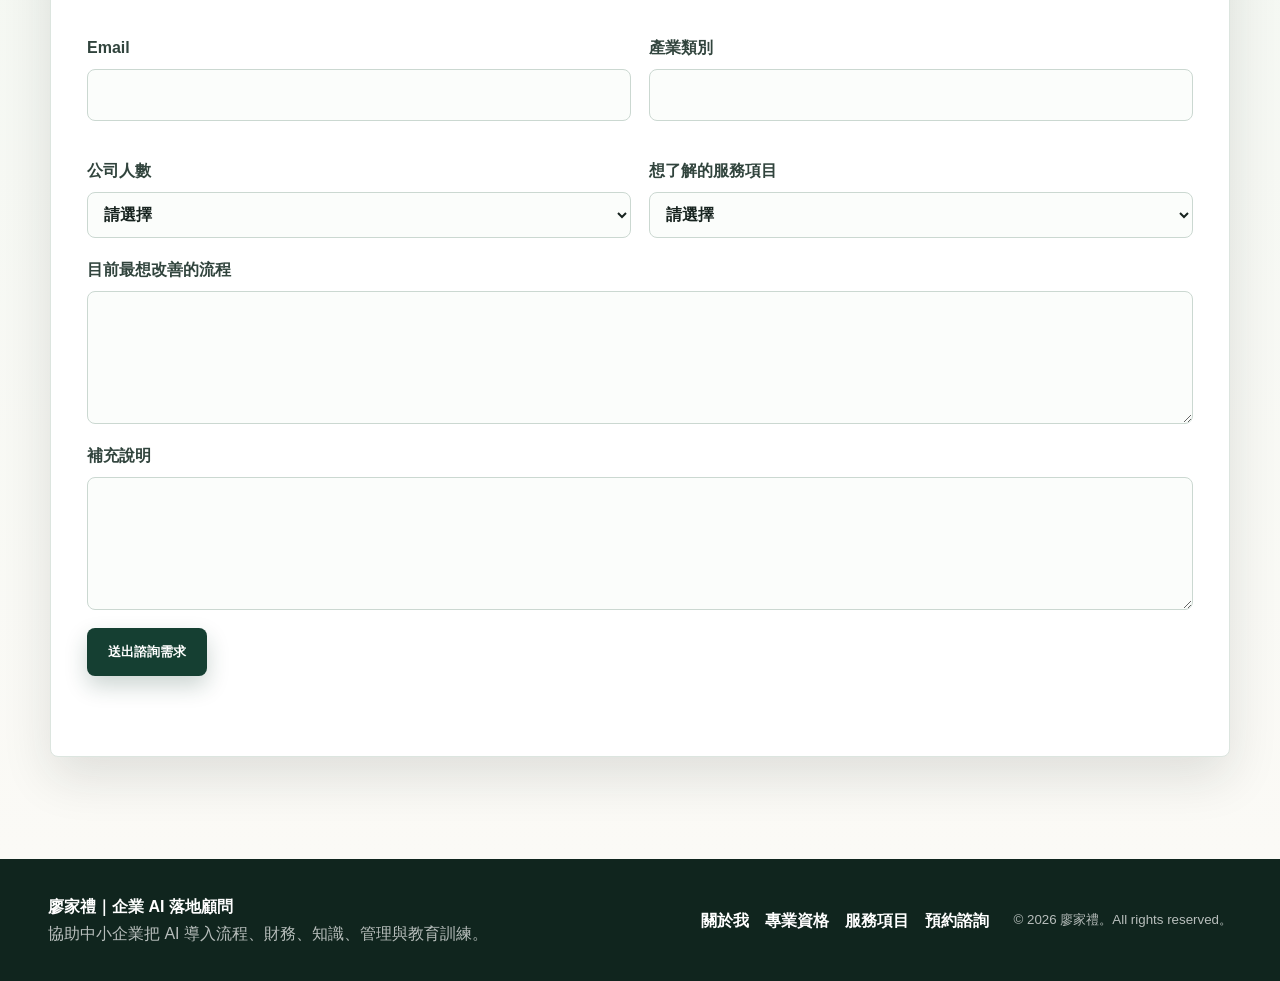
==== commit 68e3c6b8: "Remove tool-specific site copy" ====
--- a/index.html
+++ b/index.html
@@ -3,8 +3,8 @@
 <head>
   <meta charset="UTF-8">
   <meta name="viewport" content="width=device-width, initial-scale=1.0">
-  <meta name="description" content="廖家禮，AI 落地顧問，示範如何用 Codex 與 Obsidian 建立企業第二大腦、策略工作流與可交付成果。">
-  <title>廖家禮｜Codex × Obsidian AI 落地顧問</title>
+  <meta name="description" content="廖家禮，AI 落地顧問，協助企業建立 AI 導入策略、流程改善與可交付成果。">
+  <title>廖家禮｜企業 AI 落地顧問</title>
   <link rel="stylesheet" href="styles.css">
 </head>
 <body>
@@ -13,7 +13,7 @@
       <span class="brand-mark">廖</span>
       <span>
         <strong>廖家禮</strong>
-        <small>Codex × Obsidian AI 落地顧問</small>
+        <small>企業 AI 落地顧問</small>
       </span>
     </a>
     <button class="nav-toggle" type="button" aria-label="開啟選單" aria-expanded="false">
@@ -22,7 +22,6 @@
       <span></span>
     </button>
     <nav class="site-nav" aria-label="主要導覽">
-      <a href="#pain-points">展示主題</a>
       <a href="#about">關於我</a>
       <a href="#credentials">專業資格</a>
       <a href="#services">服務項目</a>
@@ -35,13 +34,12 @@
   <main>
     <section id="hero" class="hero section-band">
       <div class="hero-content">
-        <p class="eyebrow">2026-06-11 展示版｜Codex × Obsidian × 企業第二大腦</p>
         <h1>把 AI 變成企業可以看見、可以交付、可以複製的工作流</h1>
         <p class="hero-lead">
-          這個單頁網站用來展示：如何讓 Codex 協助整理資料、修正網站、產出簡報與工作流，再把 Obsidian 變成企業知識庫與顧問交付中心。
+          這個單頁網站用來展示：如何把企業資料、流程痛點、簡報素材與改善方案整理成主管看得懂、團隊可執行、後續能追蹤的 AI 落地工作流。
         </p>
         <p class="trust-line">
-          我把財務管理、中央廚房現場管理、大學教學、AI 應用規劃與第二大腦方法整合成一套顧問流程，協助中小企業從資料混亂走到 SOP、知識庫、簡報、網站與決策儀表板。
+          我把財務管理、中央廚房現場管理、大學教學與 AI 應用規劃整合成一套顧問流程，協助中小企業從資料混亂走到 SOP、流程改善、簡報、網站與決策儀表板。
         </p>
         <div class="hero-actions">
           <a class="button primary" href="#consulting-plan">看展示流程</a>
@@ -54,14 +52,10 @@
           <figcaption>真實成果示範：策略模板、簡報與顧問交付物</figcaption>
         </figure>
         <div class="workflow-visual" aria-label="AI 落地流程示意">
-          <span>Codex 整理</span>
-          <span>Obsidian 沉澱</span>
+          <span>資料盤點</span>
+          <span>流程設計</span>
           <span>顧問交付</span>
           <span>現場複製</span>
-        </div>
-        <div>
-          <span class="metric">06/11</span>
-          <p>展示重點：用現場專案說明 Codex 與 Obsidian 如何一起變成 AI 顧問工作台</p>
         </div>
         <div>
           <span class="metric">5</span>
@@ -72,42 +66,6 @@
           <p>一個可當場操作的 AI 落地顧問單頁網站</p>
         </div>
       </aside>
-    </section>
-
-    <section id="pain-points" class="section">
-      <div class="section-heading">
-        <p class="eyebrow">展示主題</p>
-        <h2>這次要讓黃老師看到的，不只是網站，而是一套 AI 顧問工作流</h2>
-        <p>
-          展示重點放在「怎麼做出來」：Codex 負責讀取專案、修正文案與網頁、產出可驗證成果；Obsidian 負責沉澱知識、保留決策脈絡、形成可追蹤的第二大腦。
-        </p>
-      </div>
-      <div class="grid cards six">
-        <article class="card">
-          <h3>從一堆零散檔案開始</h3>
-          <p>把 Markdown、簡報、Excel、網站與截圖整理成可展示的專案脈絡。</p>
-        </article>
-        <article class="card">
-          <h3>Codex 協助把成果做出來</h3>
-          <p>修正首頁、檢查樣式、啟動預覽、驗證本機展示內容。</p>
-        </article>
-        <article class="card">
-          <h3>Obsidian 保存判斷與流程</h3>
-          <p>讓顧問方法、專案筆記、會議紀錄與後續待辦可以累積。</p>
-        </article>
-        <article class="card">
-          <h3>顧問服務可以被包裝</h3>
-          <p>把「AI 很有用」轉成診斷、工作坊、第二大腦導入與陪跑方案。</p>
-        </article>
-        <article class="card">
-          <h3>展示可用本機預覽完成</h3>
-          <p>不必等雲端部署，現場打開本機網址就能講完整故事。</p>
-        </article>
-        <article class="card">
-          <h3>後續可接企業實案</h3>
-          <p>同一套方法可延伸到財務、策略、SOP、教學與管理知識庫。</p>
-        </article>
-      </div>
     </section>
 
     <section id="about" class="section split">
@@ -191,13 +149,13 @@
         </article>
         <article>
           <span>03</span>
-          <h3>Obsidian 企業第二大腦</h3>
-          <p>整理 SOP、FAQ、制度文件、專案紀錄與教材，建立可查詢、可連結、可維護的知識庫。</p>
+          <h3>企業文件與 SOP 整理</h3>
+          <p>整理 SOP、FAQ、制度文件、專案紀錄與教材，建立可查詢、可維護的管理資料。</p>
         </article>
         <article>
           <span>04</span>
-          <h3>Codex 協作與成果產出</h3>
-          <p>示範如何讓 AI 讀取專案、修改網頁、整理資料、產出簡報、建立可展示的顧問成果。</p>
+          <h3>AI 協作與成果產出</h3>
+          <p>示範如何用 AI 輔助整理專案、修正素材、產出簡報、建立可展示的顧問成果。</p>
         </article>
         <article>
           <span>05</span>
@@ -210,9 +168,9 @@
     <section id="consulting-plan" class="section consulting-plan">
       <div class="section-heading">
         <p class="eyebrow">顧問服務規劃</p>
-        <h2>現場展示可以照這條線講：從資料、工具、知識庫到顧問交付</h2>
+        <h2>現場展示可以照這條線講：從資料、流程、成果到顧問交付</h2>
         <p>
-          這個專案本身就是示範案例：先盤點本機資料與既有網站，再讓 Codex 修改可展示頁面，接著用 Obsidian 的第二大腦方法保存顧問邏輯，最後把成果整理成可以對外說明的服務方案。
+          這個專案本身就是示範案例：先盤點本機資料與既有網站，再整理成可展示頁面，接著把顧問邏輯、流程判斷與後續行動整理清楚，最後形成可以對外說明的服務方案。
         </p>
       </div>
       <div class="consulting-layout">
@@ -224,16 +182,16 @@
               <span>先看真實檔案、現有內容與本機預覽，不憑印象改網站。</span>
             </li>
             <li>
-              <strong>Codex 實作</strong>
-              <span>把需求直接轉成 HTML、CSS、JavaScript 與可檢查的本機成果。</span>
+              <strong>AI 輔助實作</strong>
+              <span>把需求轉成網頁、簡報、SOP 與可檢查的本機成果。</span>
             </li>
             <li>
-              <strong>Obsidian 沉澱</strong>
+              <strong>流程沉澱</strong>
               <span>把顧問方法、決策脈絡、素材索引與後續待辦留下來。</span>
             </li>
             <li>
               <strong>顧問商品化</strong>
-              <span>把展示內容包裝成診斷、工作坊、知識庫導入與陪跑服務。</span>
+              <span>把展示內容包裝成診斷、工作坊、SOP 建置與陪跑服務。</span>
             </li>
           </ul>
         </div>
@@ -241,7 +199,7 @@
           <span class="tag">差異化定位</span>
           <h3>先把工作流跑通，再談工具與商業模式</h3>
           <p>
-            這個網站適合用來說明：AI 顧問不是只教 ChatGPT，而是幫企業把資料、流程、知識與成果交付串成一套可運作的方法。Codex 負責加速實作，Obsidian 負責保存脈絡，顧問負責判斷場景與設計落地路徑。
+            這個網站適合用來說明：AI 顧問不是只教工具，而是幫企業把資料、流程、管理制度與成果交付串成一套可運作的方法。AI 負責加速整理與產出，顧問負責判斷場景、設計流程與追蹤成效。
           </p>
         </aside>
       </div>
@@ -258,12 +216,12 @@
         </article>
         <article>
           <span>03</span>
-          <h3>企業第二大腦導入</h3>
-          <p>建立知識庫結構，整理既有文件，建立索引、分類、AI 查詢流程與維護 SOP。</p>
+          <h3>企業文件管理導入</h3>
+          <p>整理既有文件，建立分類、索引、查詢流程與維護 SOP。</p>
         </article>
         <article>
           <span>04</span>
-          <h3>Codex 實作展示工作坊</h3>
+          <h3>AI 實作展示工作坊</h3>
           <p>用真實檔案完成 1 個可展示成果，例如網頁、簡報、SOP、報表摘要或專案駕駛艙。</p>
         </article>
       </div>
@@ -272,7 +230,7 @@
     <section id="method" class="section method">
       <div class="section-heading">
         <p class="eyebrow">導入方法</p>
-        <h2>五步驟，讓 Codex 與 Obsidian 變成顧問工作台</h2>
+        <h2>五步驟，讓 AI 導入變成可執行的顧問工作流</h2>
       </div>
       <div class="steps">
         <article>
@@ -283,17 +241,17 @@
         <article>
           <span>2</span>
           <h3>選題</h3>
-          <p>選出最能當場說清楚的流程：資料整理、網站展示、知識沉澱。</p>
+          <p>選出最能當場說清楚的流程：資料整理、網站展示、SOP 建置。</p>
         </article>
         <article>
           <span>3</span>
           <h3>設計</h3>
-          <p>安排首頁故事線、服務定位、展示素材與第二大腦架構。</p>
+          <p>安排首頁故事線、服務定位、展示素材與後續維護方式。</p>
         </article>
         <article>
           <span>4</span>
           <h3>實作</h3>
-          <p>讓 Codex 直接修改檔案，啟動預覽，檢查畫面與互動。</p>
+          <p>完成檔案修改、啟動預覽，檢查畫面與互動。</p>
         </article>
         <article>
           <span>5</span>
@@ -309,8 +267,8 @@
         <h2>這套方法可延伸到企業的這些場景</h2>
       </div>
       <div class="use-case-grid">
-        <span>Obsidian 企業知識庫</span>
-        <span>Codex 網站與工具修改</span>
+        <span>企業文件管理</span>
+        <span>網站與工具流程修改</span>
         <span>策略簡報與顧問交付物</span>
         <span>財務報表摘要與預算差異分析</span>
         <span>SOP、FAQ 與教育訓練資料</span>
@@ -325,20 +283,20 @@
     <section id="cases" class="section">
       <div class="section-heading">
         <p class="eyebrow">示範案例</p>
-        <h2>2026-06-11 可當場展示的說法</h2>
+        <h2>可當場展示的說法</h2>
       </div>
       <div class="grid cards four">
         <article class="card case-card">
           <h3>先展示網站</h3>
-          <p>打開本機網址，說明這是用 Codex 從專案檔案整理出來的 AI 落地顧問頁。</p>
+          <p>打開本機網址，說明這是從專案檔案整理出來的 AI 落地顧問頁。</p>
         </article>
         <article class="card case-card">
           <h3>再展示素材</h3>
           <p>說明專案內已有策略簡報、示範截圖、Markdown 文件與網站，AI 可以把它們串成完整故事。</p>
         </article>
         <article class="card case-card">
-          <h3>接著談 Obsidian</h3>
-          <p>說明第二大腦可以保存專案脈絡、索引素材、維護 SOP 與下一步行動。</p>
+          <h3>接著談流程維護</h3>
+          <p>說明如何保存專案脈絡、索引素材、維護 SOP 與下一步行動。</p>
         </article>
         <article class="card case-card">
           <h3>最後談顧問服務</h3>
@@ -397,7 +355,7 @@
               <option value="">請選擇</option>
               <option>AI 流程盤點診斷</option>
               <option>財務管理 AI 化</option>
-              <option>內部 AI 助理／知識庫建立</option>
+              <option>內部 AI 助理／文件管理建立</option>
               <option>員工 AI 實作培訓</option>
               <option>顧問陪跑與落地追蹤</option>
               <option>尚不確定，想先討論</option>
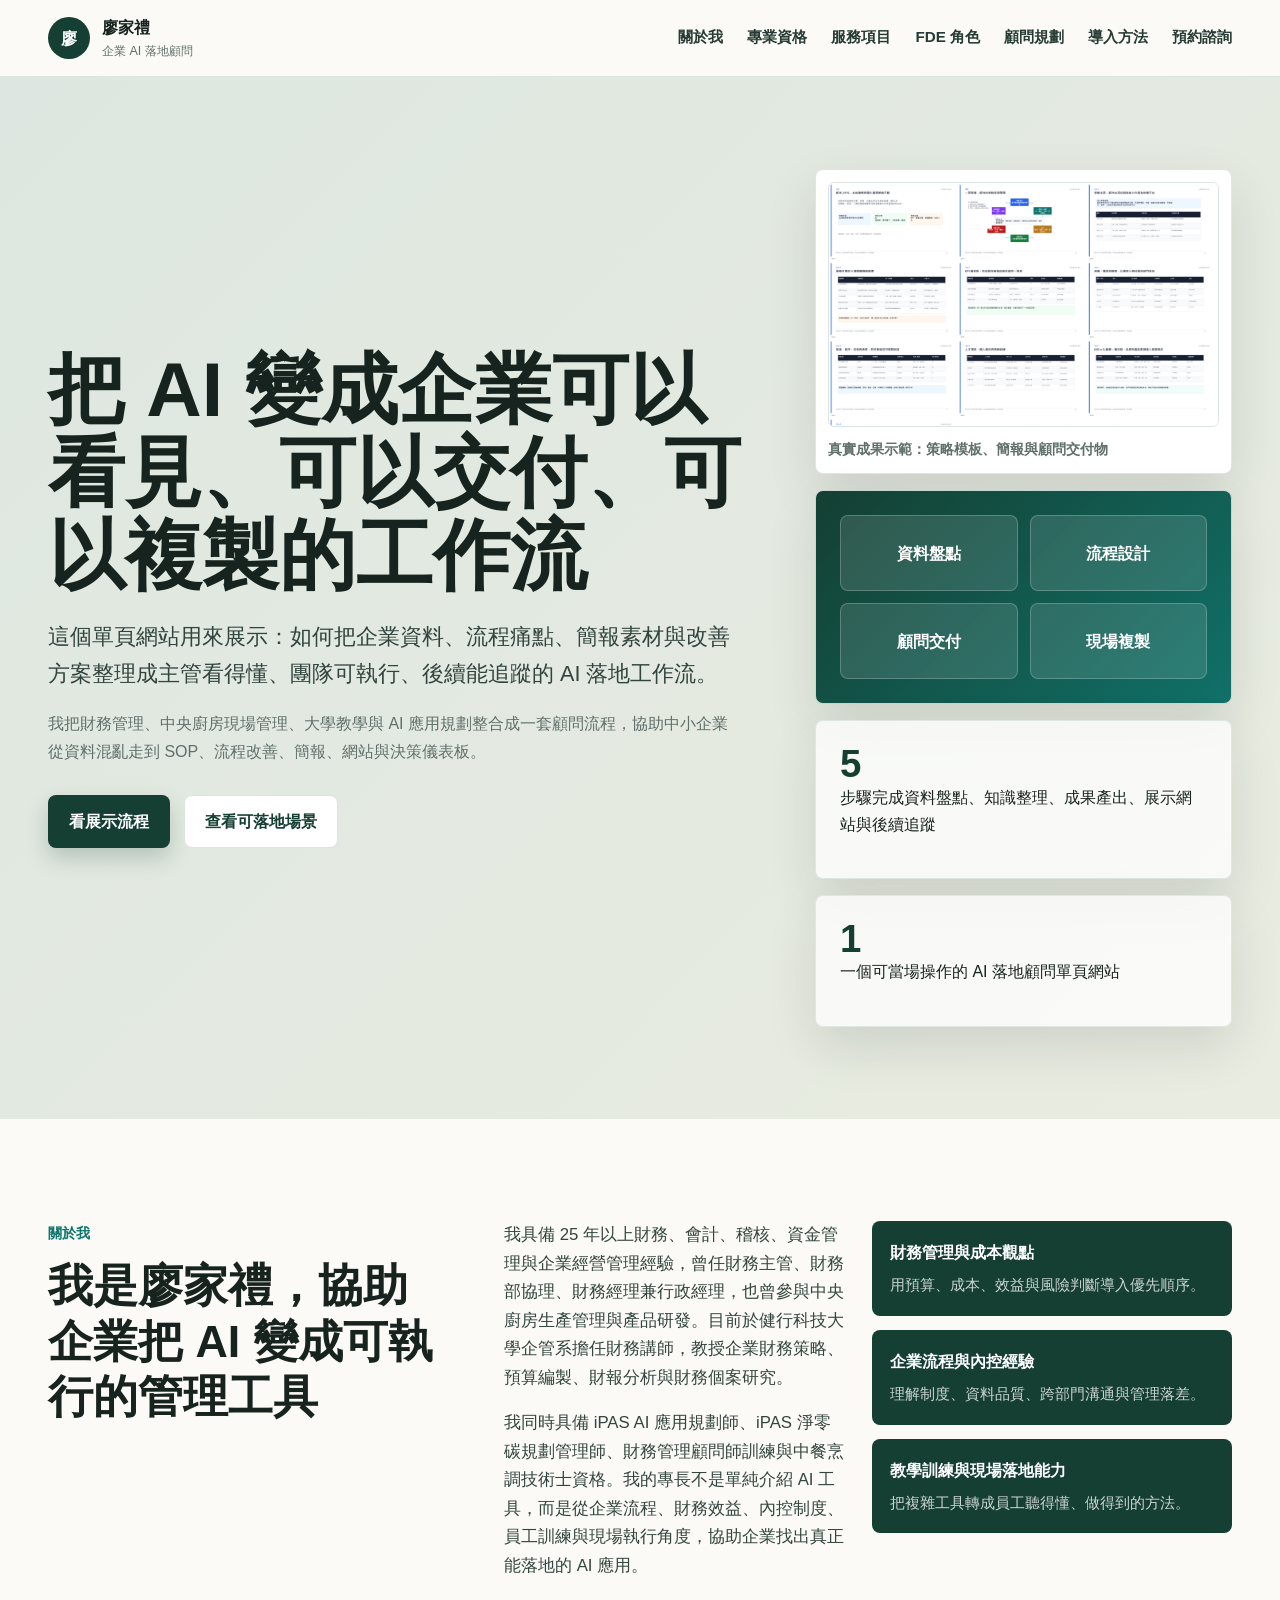
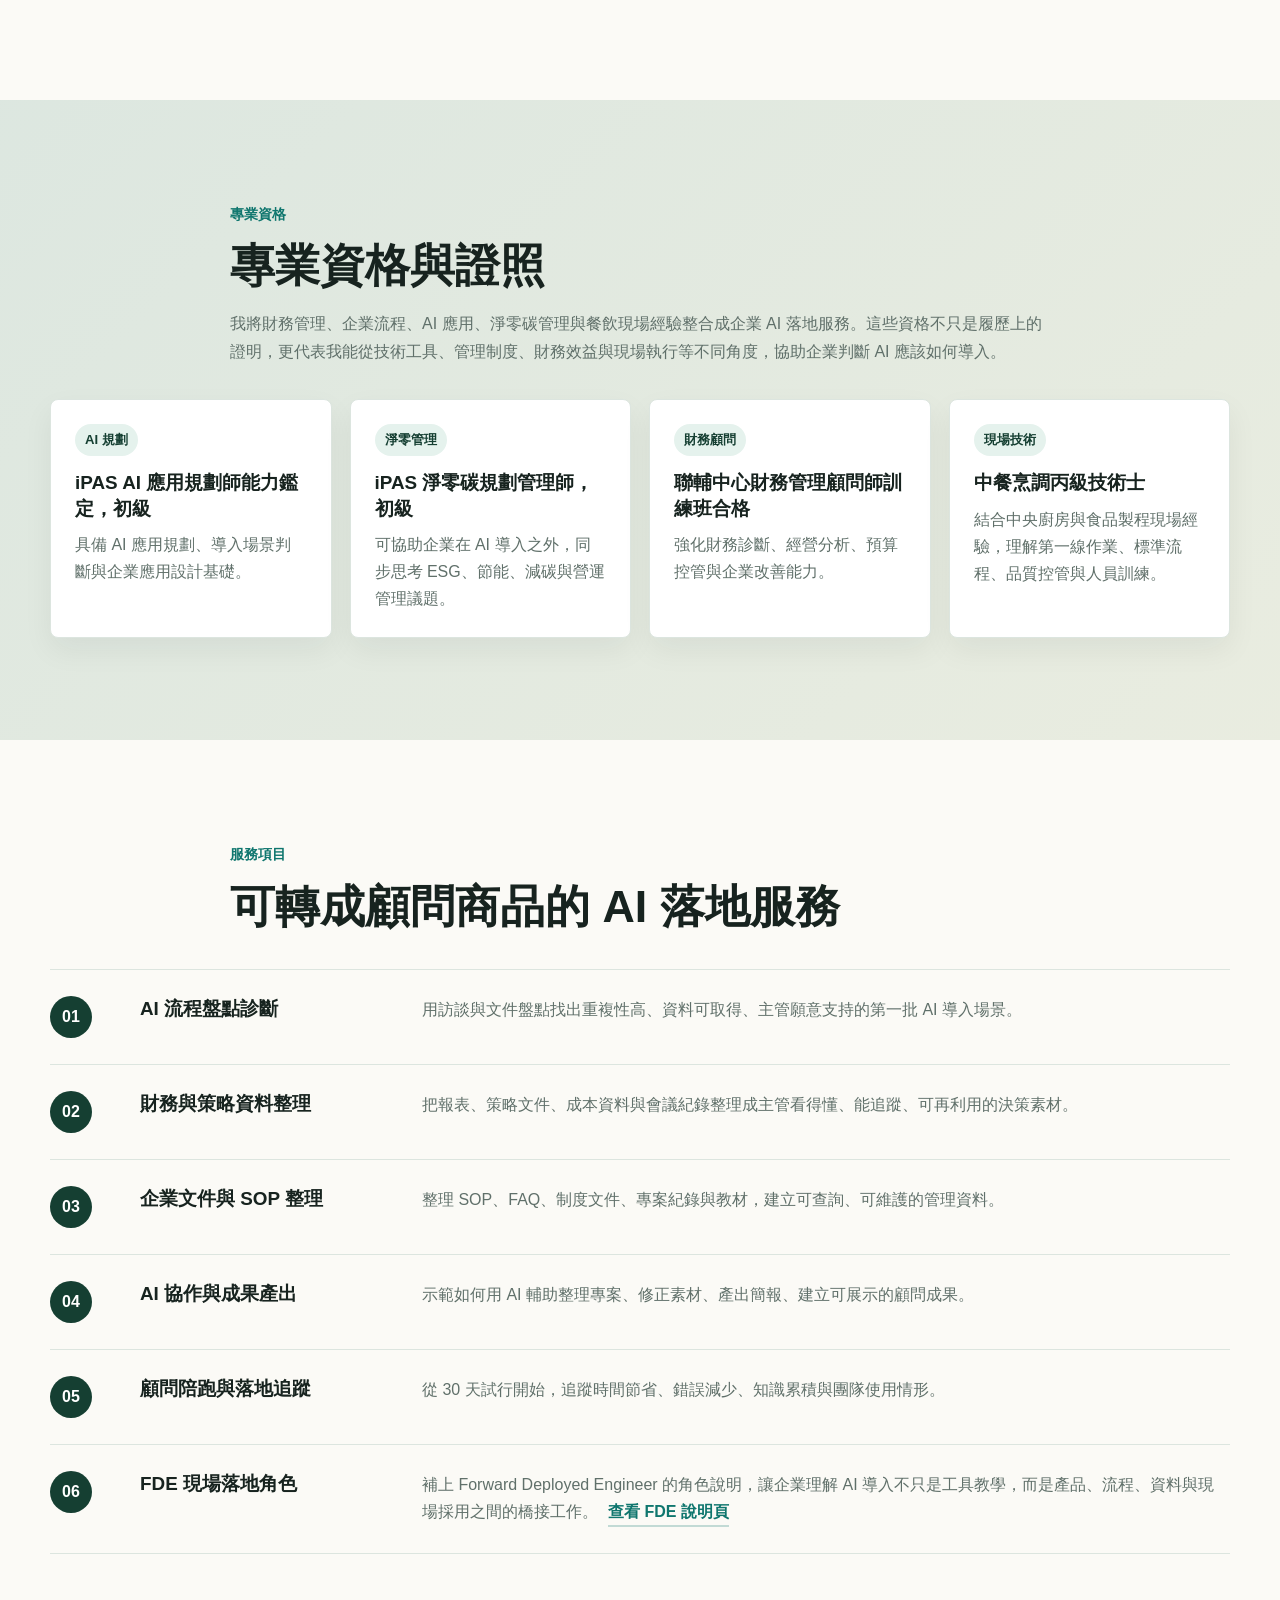
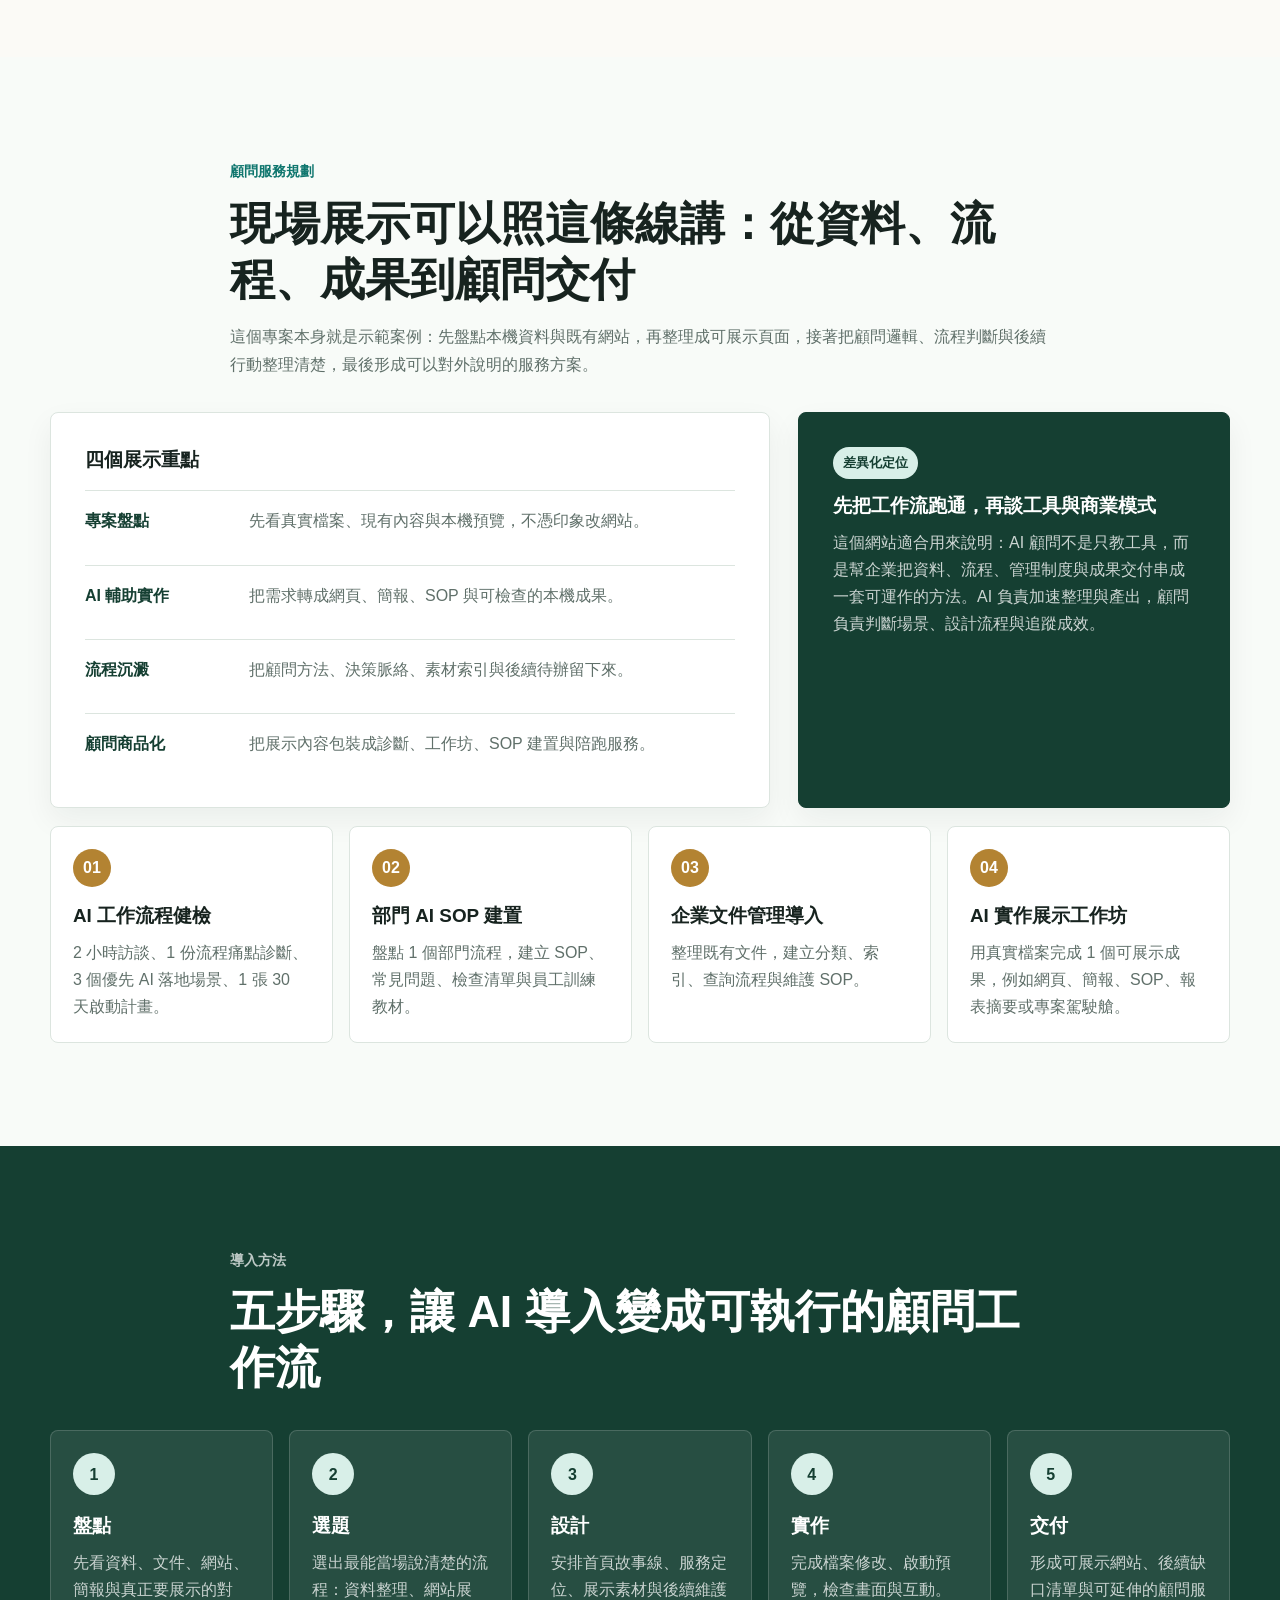
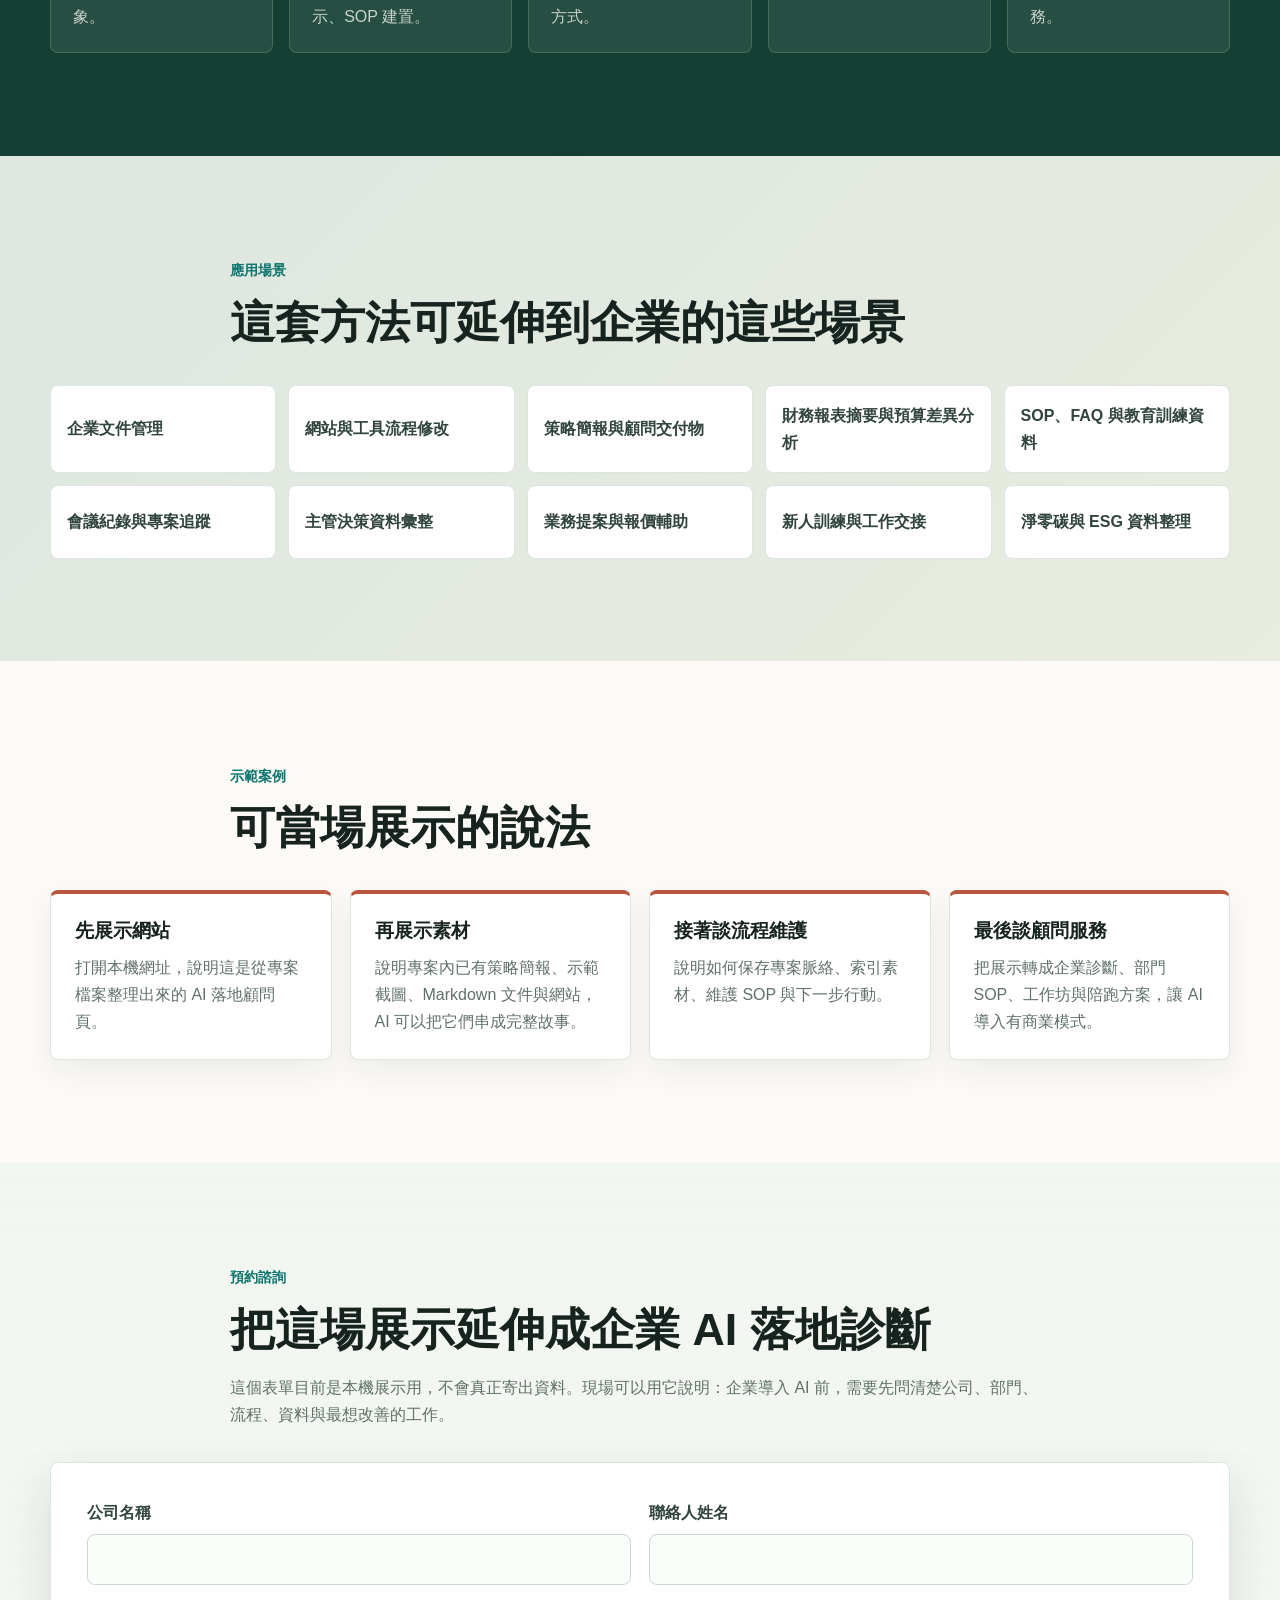
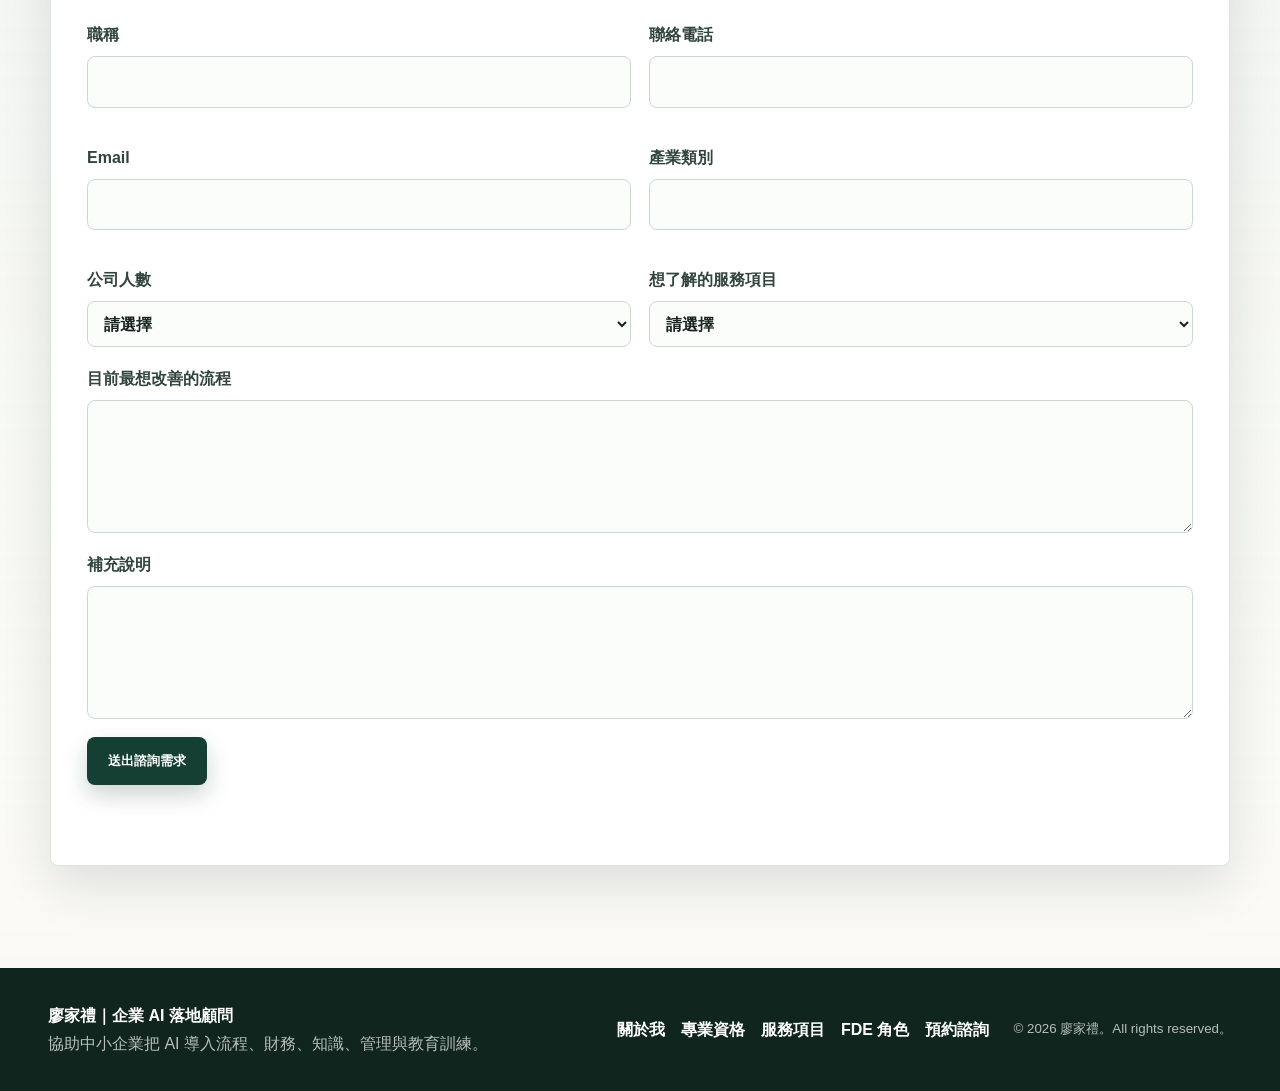
==== commit c0158b12: "Add FDE role page" ====
--- a/index.html
+++ b/index.html
@@ -25,6 +25,7 @@
       <a href="#about">關於我</a>
       <a href="#credentials">專業資格</a>
       <a href="#services">服務項目</a>
+      <a href="fde.html">FDE 角色</a>
       <a href="#consulting-plan">顧問規劃</a>
       <a href="#method">導入方法</a>
       <a href="#contact">預約諮詢</a>
@@ -161,6 +162,11 @@
           <span>05</span>
           <h3>顧問陪跑與落地追蹤</h3>
           <p>從 30 天試行開始，追蹤時間節省、錯誤減少、知識累積與團隊使用情形。</p>
+        </article>
+        <article>
+          <span>06</span>
+          <h3>FDE 現場落地角色</h3>
+          <p>補上 Forward Deployed Engineer 的角色說明，讓企業理解 AI 導入不只是工具教學，而是產品、流程、資料與現場採用之間的橋接工作。<a class="inline-link" href="fde.html">查看 FDE 說明頁</a></p>
         </article>
       </div>
     </section>
@@ -385,6 +391,7 @@
       <a href="#about">關於我</a>
       <a href="#credentials">專業資格</a>
       <a href="#services">服務項目</a>
+      <a href="fde.html">FDE 角色</a>
       <a href="#contact">預約諮詢</a>
     </nav>
     <small>© 2026 廖家禮。All rights reserved。</small>
--- a/styles.css
+++ b/styles.css
@@ -791,3 +791,16 @@
     grid-column: auto;
   }
 }
+
+
+.inline-link {
+  display: inline-block;
+  margin-left: 10px;
+  color: var(--teal);
+  font-weight: 900;
+  border-bottom: 2px solid rgba(15, 118, 110, 0.24);
+}
+
+.inline-link:hover {
+  border-color: var(--teal);
+}
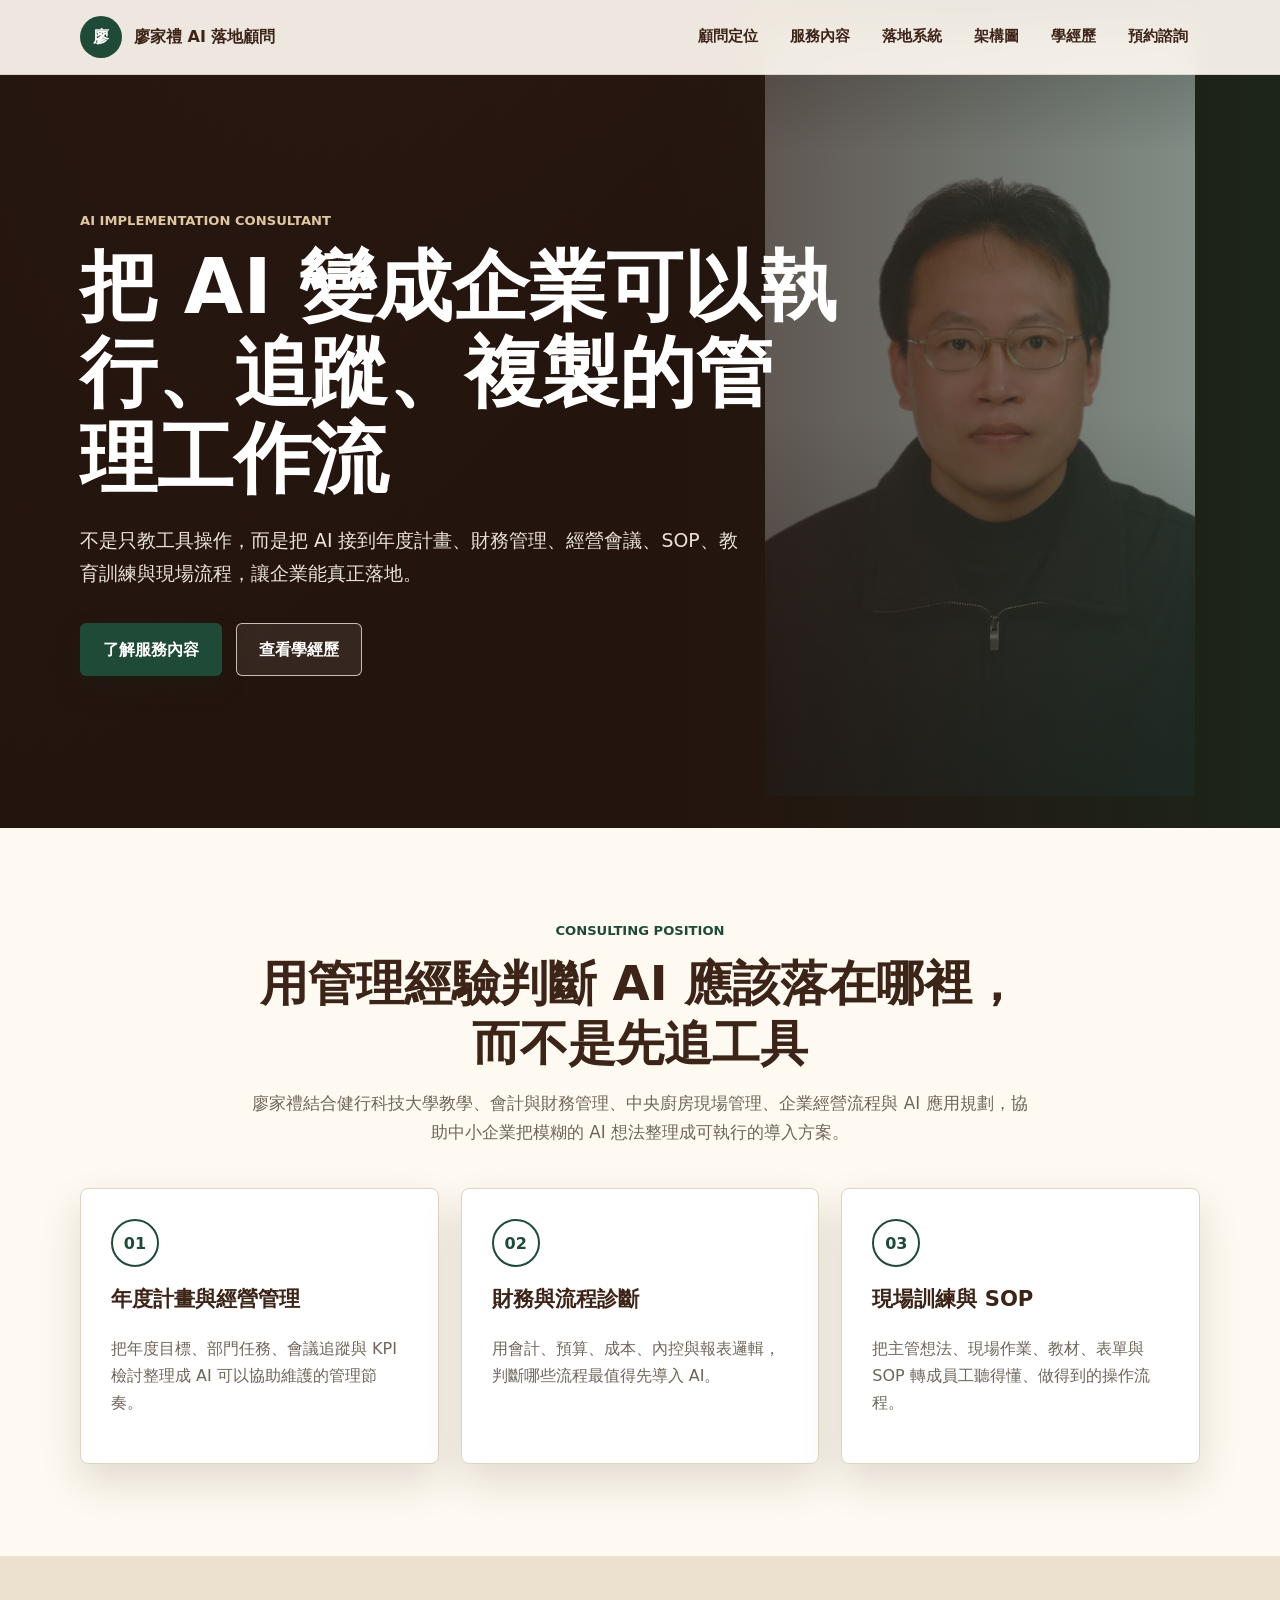
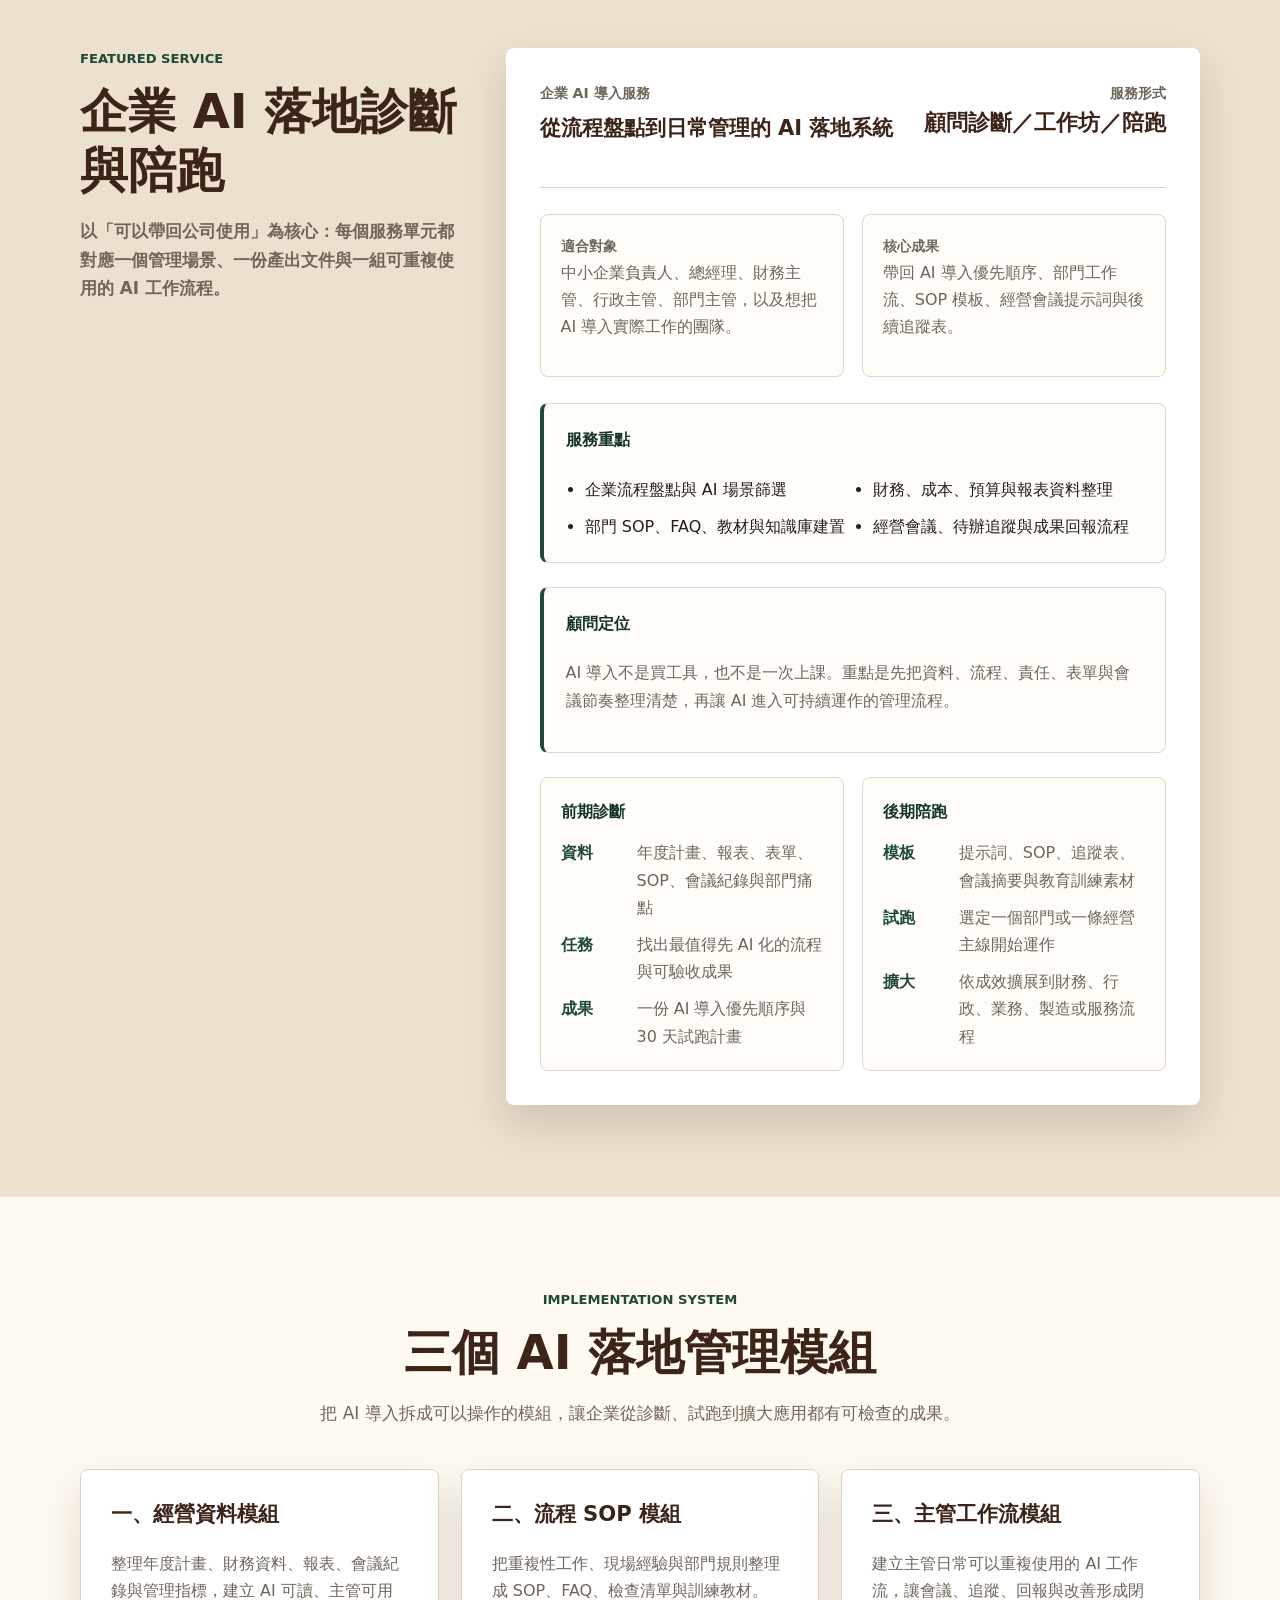
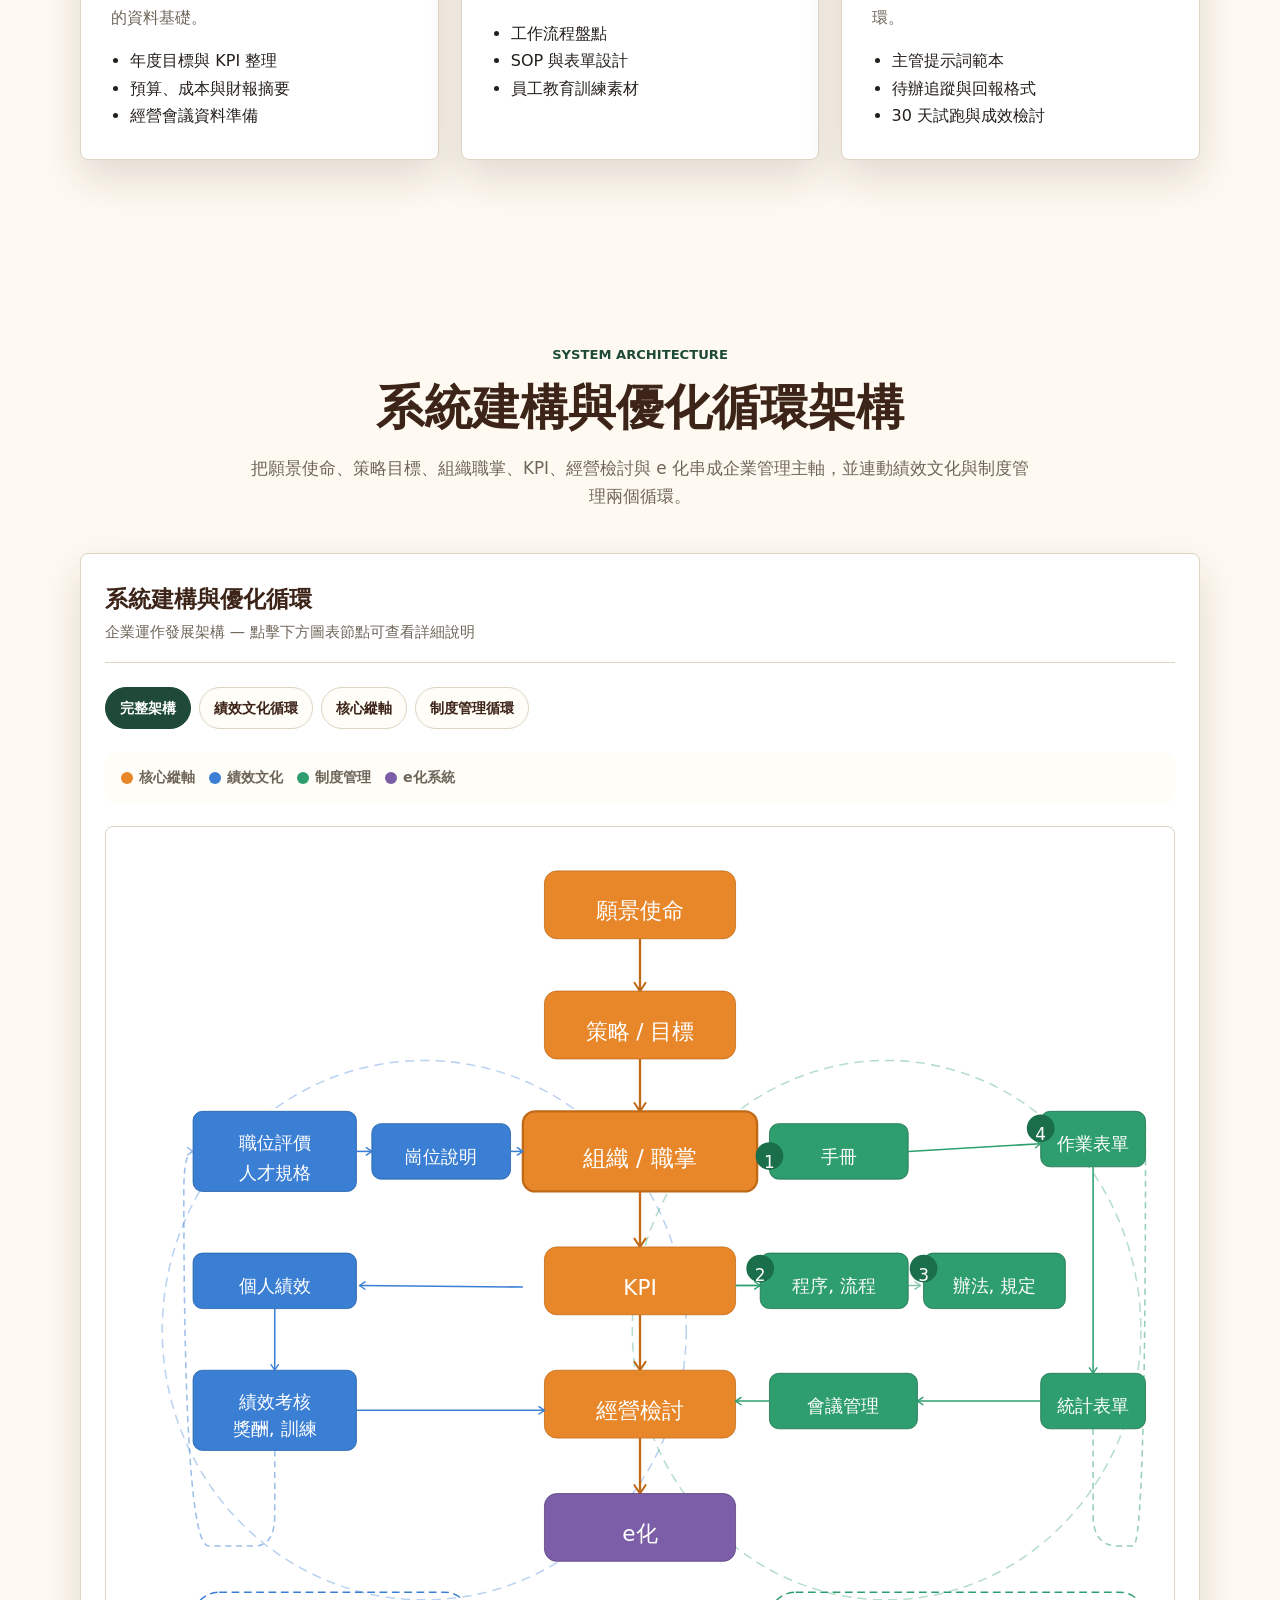
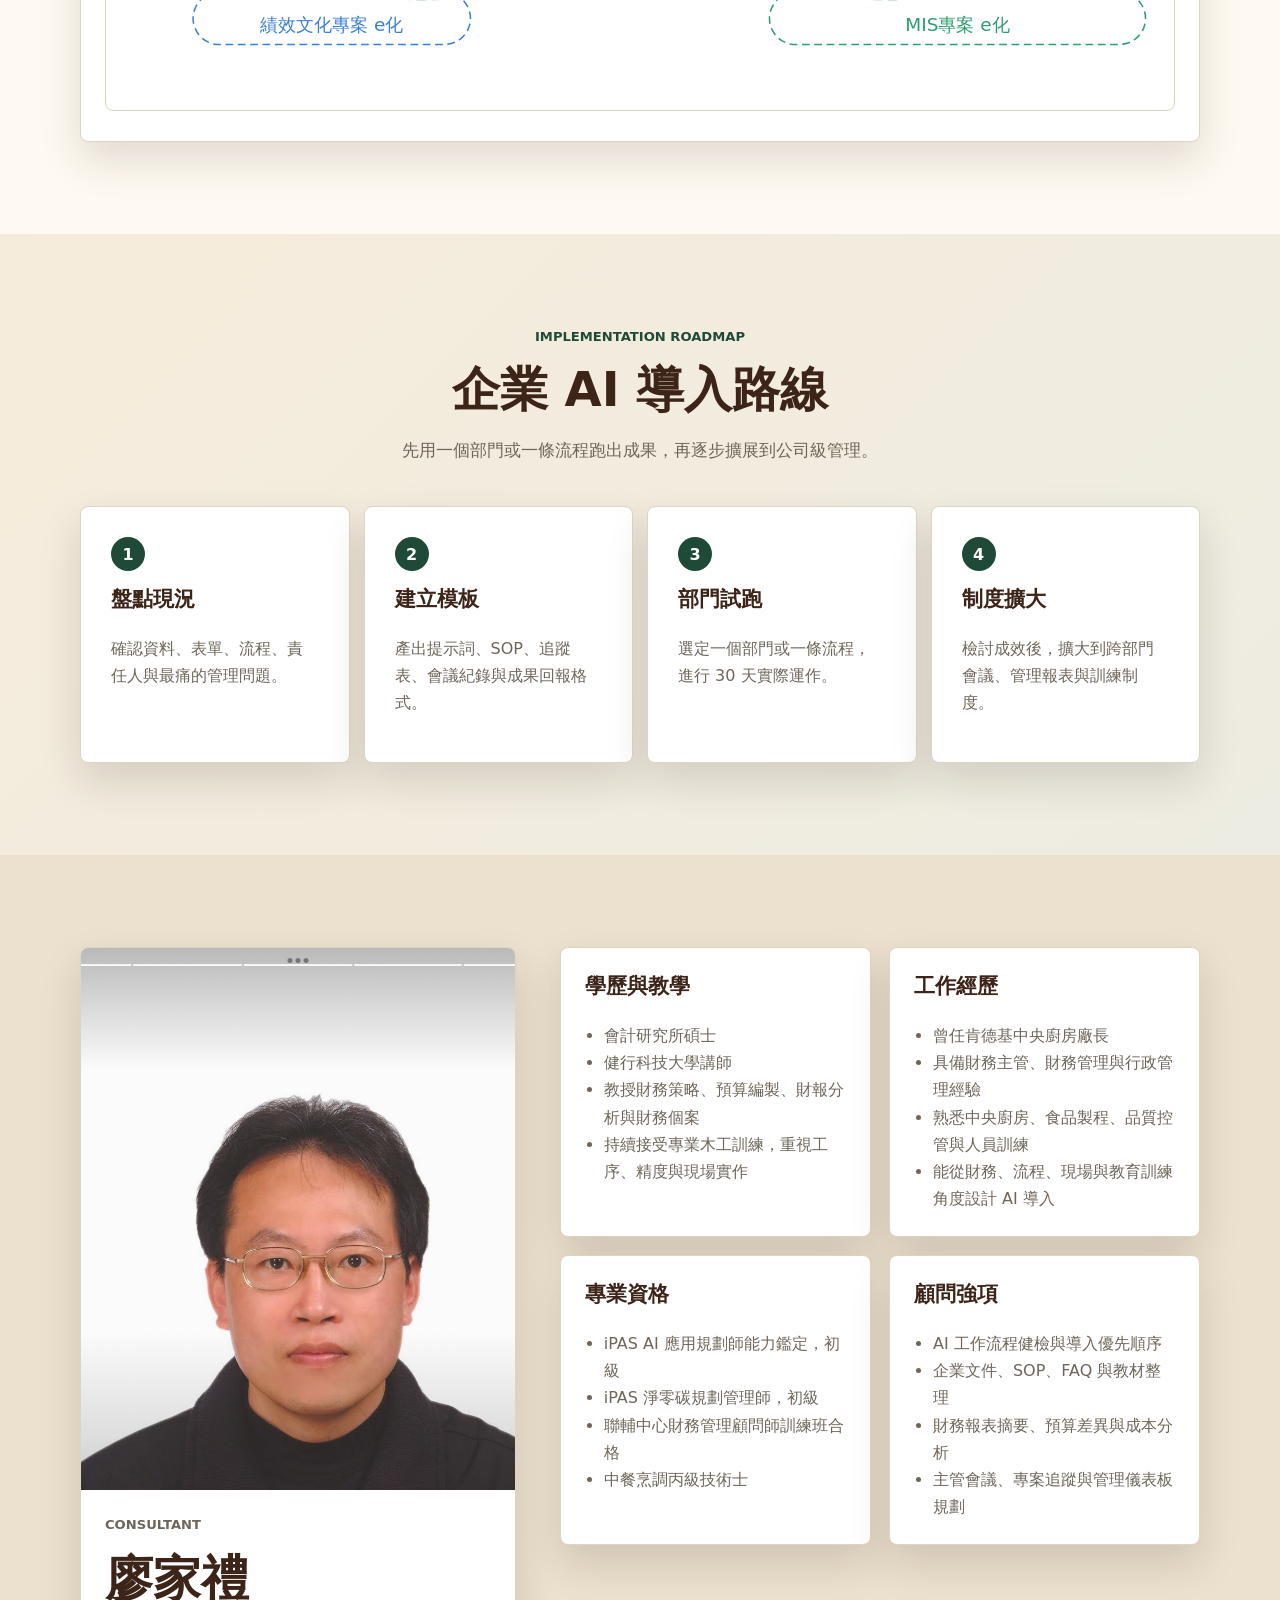
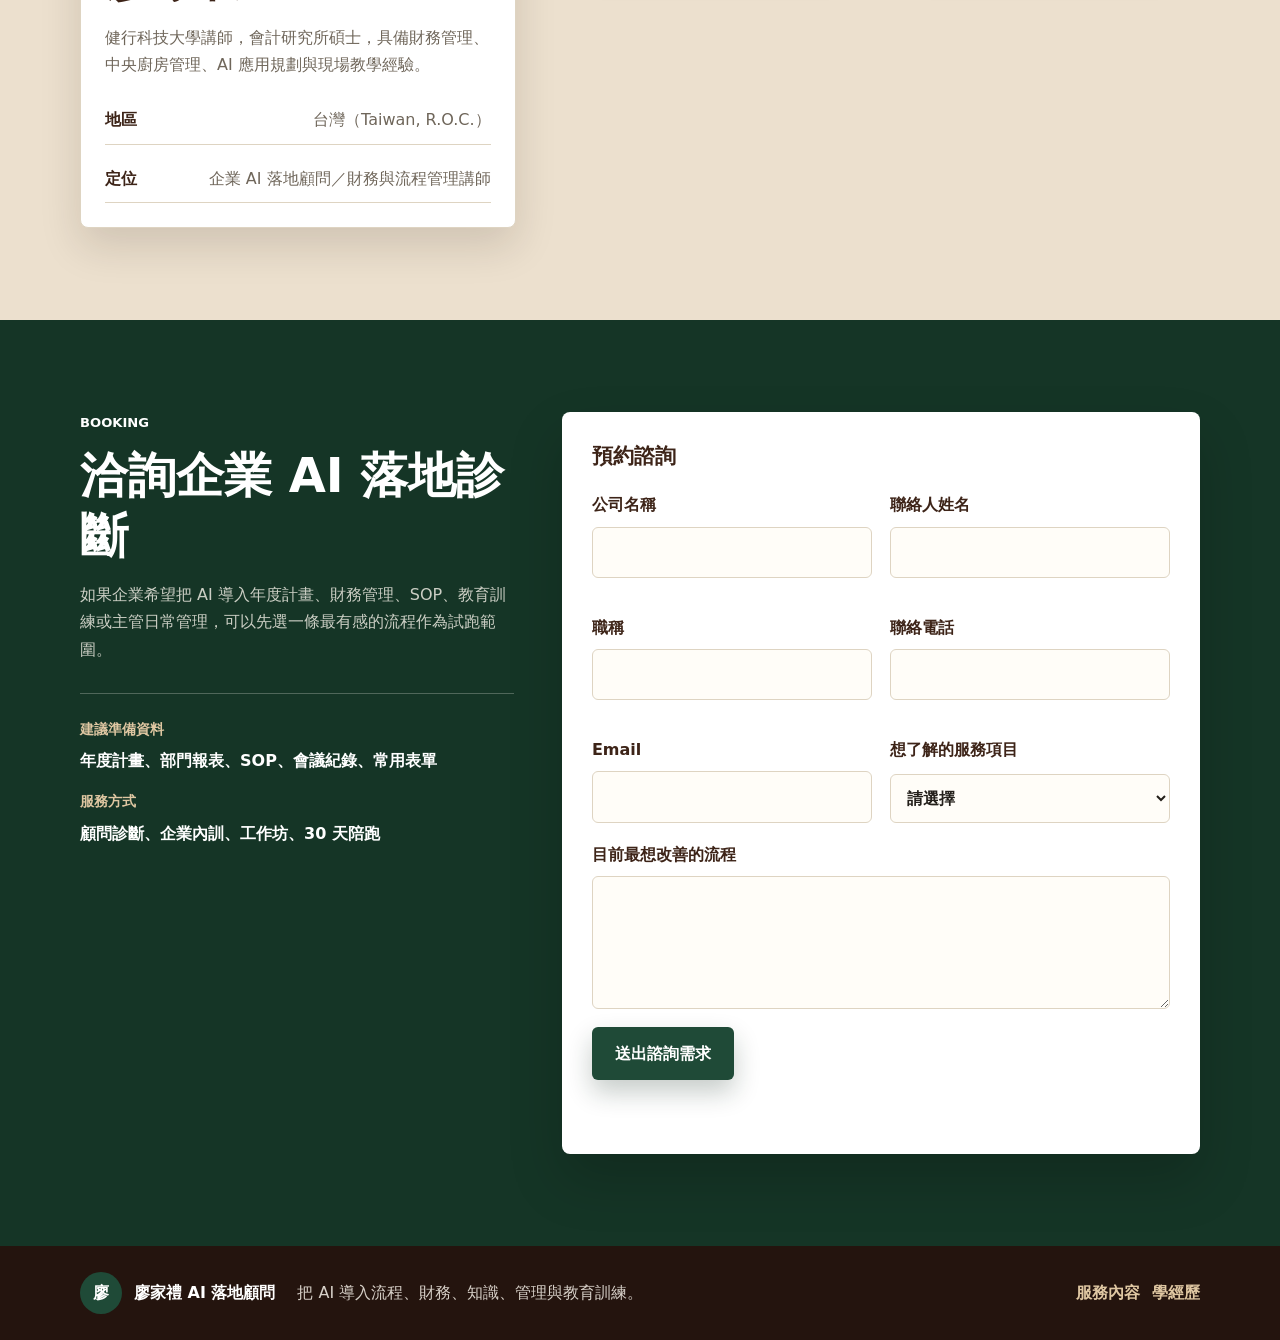
==== commit 621f9e58: "Update consultant homepage architecture" ====
--- a/index.html
+++ b/index.html
@@ -3,398 +3,491 @@
 <head>
   <meta charset="UTF-8">
   <meta name="viewport" content="width=device-width, initial-scale=1.0">
-  <meta name="description" content="廖家禮，AI 落地顧問，協助企業建立 AI 導入策略、流程改善與可交付成果。">
+  <meta name="description" content="廖家禮，企業 AI 落地顧問，協助中小企業把 AI 導入年度計畫、經營會議、財務管理、SOP 與教育訓練。">
   <title>廖家禮｜企業 AI 落地顧問</title>
   <link rel="stylesheet" href="styles.css">
 </head>
 <body>
   <header class="site-header">
-    <a class="brand" href="#hero" aria-label="回到首頁">
-      <span class="brand-mark">廖</span>
-      <span>
-        <strong>廖家禮</strong>
-        <small>企業 AI 落地顧問</small>
-      </span>
-    </a>
-    <button class="nav-toggle" type="button" aria-label="開啟選單" aria-expanded="false">
-      <span></span>
-      <span></span>
-      <span></span>
-    </button>
-    <nav class="site-nav" aria-label="主要導覽">
-      <a href="#about">關於我</a>
-      <a href="#credentials">專業資格</a>
-      <a href="#services">服務項目</a>
-      <a href="fde.html">FDE 角色</a>
-      <a href="#consulting-plan">顧問規劃</a>
-      <a href="#method">導入方法</a>
-      <a href="#contact">預約諮詢</a>
+    <nav class="nav-wrap" aria-label="主要導覽">
+      <a class="brand" href="#hero" aria-label="回到首頁">
+        <span class="brand-mark">廖</span>
+        <span>廖家禮 AI 落地顧問</span>
+      </a>
+      <button class="nav-toggle" type="button" aria-label="開啟選單" aria-expanded="false">
+        <span></span>
+        <span></span>
+        <span></span>
+      </button>
+      <div class="site-nav">
+        <a href="#about">顧問定位</a>
+        <a href="#course">服務內容</a>
+        <a href="#system">落地系統</a>
+        <a href="#architecture">架構圖</a>
+        <a href="#profile">學經歷</a>
+        <a href="#contact">預約諮詢</a>
+      </div>
     </nav>
   </header>
 
-  <main>
-    <section id="hero" class="hero section-band">
+  <main id="hero">
+    <section class="hero" aria-label="廖家禮企業 AI 落地顧問">
       <div class="hero-content">
-        <h1>把 AI 變成企業可以看見、可以交付、可以複製的工作流</h1>
-        <p class="hero-lead">
-          這個單頁網站用來展示：如何把企業資料、流程痛點、簡報素材與改善方案整理成主管看得懂、團隊可執行、後續能追蹤的 AI 落地工作流。
-        </p>
-        <p class="trust-line">
-          我把財務管理、中央廚房現場管理、大學教學與 AI 應用規劃整合成一套顧問流程，協助中小企業從資料混亂走到 SOP、流程改善、簡報、網站與決策儀表板。
-        </p>
+        <p class="eyebrow">AI Implementation Consultant</p>
+        <h1>把 AI 變成企業可以執行、追蹤、複製的管理工作流</h1>
+        <p class="hero-copy">不是只教工具操作，而是把 AI 接到年度計畫、財務管理、經營會議、SOP、教育訓練與現場流程，讓企業能真正落地。</p>
         <div class="hero-actions">
-          <a class="button primary" href="#consulting-plan">看展示流程</a>
-          <a class="button secondary" href="#use-cases">查看可落地場景</a>
+          <a class="btn primary" href="#course">了解服務內容</a>
+          <a class="btn secondary" href="#profile">查看學經歷</a>
         </div>
       </div>
-      <aside class="hero-panel" aria-label="服務重點">
-        <figure class="artifact-preview">
-          <img src="assets/strategy-preview.png" alt="AI 策略示範成果預覽">
-          <figcaption>真實成果示範：策略模板、簡報與顧問交付物</figcaption>
-        </figure>
-        <div class="workflow-visual" aria-label="AI 落地流程示意">
-          <span>資料盤點</span>
-          <span>流程設計</span>
-          <span>顧問交付</span>
-          <span>現場複製</span>
+    </section>
+
+    <section id="about" class="section">
+      <div class="section-heading">
+        <p class="eyebrow">Consulting Position</p>
+        <h2>用管理經驗判斷 AI 應該落在哪裡，而不是先追工具</h2>
+        <p>廖家禮結合健行科技大學教學、會計與財務管理、中央廚房現場管理、企業經營流程與 AI 應用規劃，協助中小企業把模糊的 AI 想法整理成可執行的導入方案。</p>
+      </div>
+      <div class="feature-grid">
+        <article class="feature-card">
+          <span class="line-icon" aria-hidden="true">01</span>
+          <h3>年度計畫與經營管理</h3>
+          <p>把年度目標、部門任務、會議追蹤與 KPI 檢討整理成 AI 可以協助維護的管理節奏。</p>
+        </article>
+        <article class="feature-card">
+          <span class="line-icon" aria-hidden="true">02</span>
+          <h3>財務與流程診斷</h3>
+          <p>用會計、預算、成本、內控與報表邏輯，判斷哪些流程最值得先導入 AI。</p>
+        </article>
+        <article class="feature-card">
+          <span class="line-icon" aria-hidden="true">03</span>
+          <h3>現場訓練與 SOP</h3>
+          <p>把主管想法、現場作業、教材、表單與 SOP 轉成員工聽得懂、做得到的操作流程。</p>
+        </article>
+      </div>
+    </section>
+
+    <section id="course" class="section course-section">
+      <div class="course-layout">
+        <div class="section-heading align-left">
+          <p class="eyebrow">Featured Service</p>
+          <h2>企業 AI 落地診斷與陪跑</h2>
+          <p><strong>以「可以帶回公司使用」為核心：每個服務單元都對應一個管理場景、一份產出文件與一組可重複使用的 AI 工作流程。</strong></p>
         </div>
-        <div>
-          <span class="metric">5</span>
-          <p>步驟完成資料盤點、知識整理、成果產出、展示網站與後續追蹤</p>
+
+        <article class="course-card">
+          <div class="course-top">
+            <div>
+              <p class="course-label">企業 AI 導入服務</p>
+              <h3>從流程盤點到日常管理的 AI 落地系統</h3>
+            </div>
+            <div class="price">
+              <span>服務形式</span>
+              <strong>顧問診斷／工作坊／陪跑</strong>
+            </div>
+          </div>
+
+          <div class="course-info">
+            <div>
+              <span>適合對象</span>
+              <p>中小企業負責人、總經理、財務主管、行政主管、部門主管，以及想把 AI 導入實際工作的團隊。</p>
+            </div>
+            <div>
+              <span>核心成果</span>
+              <p>帶回 AI 導入優先順序、部門工作流、SOP 模板、經營會議提示詞與後續追蹤表。</p>
+            </div>
+          </div>
+
+          <div class="teaching-points">
+            <h4>服務重點</h4>
+            <ul>
+              <li>企業流程盤點與 AI 場景篩選</li>
+              <li>財務、成本、預算與報表資料整理</li>
+              <li>部門 SOP、FAQ、教材與知識庫建置</li>
+              <li>經營會議、待辦追蹤與成果回報流程</li>
+            </ul>
+          </div>
+
+          <div class="design-note">
+            <h4>顧問定位</h4>
+            <p>AI 導入不是買工具，也不是一次上課。重點是先把資料、流程、責任、表單與會議節奏整理清楚，再讓 AI 進入可持續運作的管理流程。</p>
+          </div>
+
+          <div class="schedule-wrap" aria-label="服務安排">
+            <div class="schedule-card">
+              <h4>前期診斷</h4>
+              <dl>
+                <div><dt>資料</dt><dd>年度計畫、報表、表單、SOP、會議紀錄與部門痛點</dd></div>
+                <div><dt>任務</dt><dd>找出最值得先 AI 化的流程與可驗收成果</dd></div>
+                <div><dt>成果</dt><dd>一份 AI 導入優先順序與 30 天試跑計畫</dd></div>
+              </dl>
+            </div>
+            <div class="schedule-card">
+              <h4>後期陪跑</h4>
+              <dl>
+                <div><dt>模板</dt><dd>提示詞、SOP、追蹤表、會議摘要與教育訓練素材</dd></div>
+                <div><dt>試跑</dt><dd>選定一個部門或一條經營主線開始運作</dd></div>
+                <div><dt>擴大</dt><dd>依成效擴展到財務、行政、業務、製造或服務流程</dd></div>
+              </dl>
+            </div>
+          </div>
+        </article>
+      </div>
+    </section>
+
+    <section id="system" class="section system-section">
+      <div class="section-heading">
+        <p class="eyebrow">Implementation System</p>
+        <h2>三個 AI 落地管理模組</h2>
+        <p>把 AI 導入拆成可以操作的模組，讓企業從診斷、試跑到擴大應用都有可檢查的成果。</p>
+      </div>
+      <div class="system-grid">
+        <article class="system-card">
+          <h3>一、經營資料模組</h3>
+          <p>整理年度計畫、財務資料、報表、會議紀錄與管理指標，建立 AI 可讀、主管可用的資料基礎。</p>
+          <ul>
+            <li>年度目標與 KPI 整理</li>
+            <li>預算、成本與財報摘要</li>
+            <li>經營會議資料準備</li>
+          </ul>
+        </article>
+        <article class="system-card">
+          <h3>二、流程 SOP 模組</h3>
+          <p>把重複性工作、現場經驗與部門規則整理成 SOP、FAQ、檢查清單與訓練教材。</p>
+          <ul>
+            <li>工作流程盤點</li>
+            <li>SOP 與表單設計</li>
+            <li>員工教育訓練素材</li>
+          </ul>
+        </article>
+        <article class="system-card">
+          <h3>三、主管工作流模組</h3>
+          <p>建立主管日常可以重複使用的 AI 工作流，讓會議、追蹤、回報與改善形成閉環。</p>
+          <ul>
+            <li>主管提示詞範本</li>
+            <li>待辦追蹤與回報格式</li>
+            <li>30 天試跑與成效檢討</li>
+          </ul>
+        </article>
+      </div>
+    </section>
+
+    <section id="architecture" class="section architecture-section">
+      <div class="section-heading">
+        <p class="eyebrow">System Architecture</p>
+        <h2>系統建構與優化循環架構</h2>
+        <p>把願景使命、策略目標、組織職掌、KPI、經營檢討與 e 化串成企業管理主軸，並連動績效文化與制度管理兩個循環。</p>
+      </div>
+
+      <div class="architecture-panel">
+  <div class="architecture-header">
+    <h1>系統建構與優化循環</h1>
+    <p>企業運作發展架構 — 點擊下方圖表節點可查看詳細說明</p>
+  </div>
+
+  <div class="architecture-tabs">
+    <div class="architecture-tab active" onclick="setView(event, 'all')">完整架構</div>
+    <div class="architecture-tab" onclick="setView(event, 'left')">績效文化循環</div>
+    <div class="architecture-tab" onclick="setView(event, 'center')">核心縱軸</div>
+    <div class="architecture-tab" onclick="setView(event, 'right')">制度管理循環</div>
+  </div>
+
+  <div class="architecture-legend">
+    <div class="architecture-legend-item"><div class="architecture-legend-dot" style="background:#E8872A"></div>核心縱軸</div>
+    <div class="architecture-legend-item"><div class="architecture-legend-dot" style="background:#3B7FD4"></div>績效文化</div>
+    <div class="architecture-legend-item"><div class="architecture-legend-dot" style="background:#2E9E6E"></div>制度管理</div>
+    <div class="architecture-legend-item"><div class="architecture-legend-dot" style="background:#7B5EA7"></div>e化系統</div>
+  </div>
+
+  <div class="architecture-canvas">
+    <svg viewBox="0 0 680 560" role="img">
+      <title>系統建構與優化循環架構圖</title>
+      <desc>企業管理系統雙循環架構，包含核心縱軸、績效文化循環與制度管理循環</desc>
+      <defs>
+        <marker id="architecture-arr" viewBox="0 0 10 10" refX="8" refY="5" markerWidth="6" markerHeight="6" orient="auto-start-reverse">
+          <path d="M2 1L8 5L2 9" fill="none" stroke="context-stroke" stroke-width="1.5" stroke-linecap="round" stroke-linejoin="round"/>
+        </marker>
+      </defs>
+
+      <ellipse cx="200" cy="320" rx="170" ry="175" fill="none" stroke="#3B7FD4" stroke-width="1" stroke-dasharray="6 4" opacity="0.35"/>
+
+      <ellipse cx="500" cy="320" rx="165" ry="175" fill="none" stroke="#2E9E6E" stroke-width="1" stroke-dasharray="6 4" opacity="0.35"/>
+
+      <g class="node-group" id="n-vision" onclick="showDetail('vision')">
+        <rect x="278" y="22" width="124" height="44" rx="8" fill="#E8872A" stroke="#C06A18" stroke-width="0.5"/>
+        <text font-size="14" font-weight="500" fill="#fff" x="340" y="48" text-anchor="middle" dominant-baseline="central">願景使命</text>
+      </g>
+
+      <line x1="340" y1="66" x2="340" y2="100" stroke="#C06A18" stroke-width="1.5" marker-end="url(#architecture-arr)"/>
+
+      <g class="node-group" id="n-strategy" onclick="showDetail('strategy')">
+        <rect x="278" y="100" width="124" height="44" rx="8" fill="#E8872A" stroke="#C06A18" stroke-width="0.5"/>
+        <text font-size="14" font-weight="500" fill="#fff" x="340" y="126" text-anchor="middle" dominant-baseline="central">策略 / 目標</text>
+      </g>
+
+      <line x1="340" y1="144" x2="340" y2="178" stroke="#C06A18" stroke-width="1.5" marker-end="url(#architecture-arr)"/>
+
+      <g class="node-group" id="n-org" onclick="showDetail('org')">
+        <rect x="264" y="178" width="152" height="52" rx="8" fill="#E8872A" stroke="#C06A18" stroke-width="1.5"/>
+        <text font-size="15" font-weight="500" fill="#fff" x="340" y="208" text-anchor="middle" dominant-baseline="central">組織 / 職掌</text>
+      </g>
+
+      <line x1="340" y1="230" x2="340" y2="266" stroke="#C06A18" stroke-width="1.5" marker-end="url(#architecture-arr)"/>
+
+      <g class="node-group" id="n-kpi" onclick="showDetail('kpi')">
+        <rect x="278" y="266" width="124" height="44" rx="8" fill="#E8872A" stroke="#C06A18" stroke-width="0.5"/>
+        <text font-size="14" font-weight="500" fill="#fff" x="340" y="292" text-anchor="middle" dominant-baseline="central">KPI</text>
+      </g>
+
+      <line x1="340" y1="310" x2="340" y2="346" stroke="#C06A18" stroke-width="1.5" marker-end="url(#architecture-arr)"/>
+
+      <g class="node-group" id="n-review" onclick="showDetail('review')">
+        <rect x="278" y="346" width="124" height="44" rx="8" fill="#E8872A" stroke="#C06A18" stroke-width="0.5"/>
+        <text font-size="14" font-weight="500" fill="#fff" x="340" y="372" text-anchor="middle" dominant-baseline="central">經營檢討</text>
+      </g>
+
+      <line x1="340" y1="390" x2="340" y2="426" stroke="#C06A18" stroke-width="1.5" marker-end="url(#architecture-arr)"/>
+
+      <g class="node-group" id="n-etech" onclick="showDetail('etech')">
+        <rect x="278" y="426" width="124" height="44" rx="8" fill="#7B5EA7" stroke="#5C4080" stroke-width="0.5"/>
+        <text font-size="14" font-weight="500" fill="#fff" x="340" y="452" text-anchor="middle" dominant-baseline="central">e化</text>
+      </g>
+
+      <g class="node-group" id="n-talent" onclick="showDetail('talent')">
+        <rect x="50" y="178" width="106" height="52" rx="6" fill="#3B7FD4" stroke="#1E5FA8" stroke-width="0.5"/>
+        <text font-size="12" font-weight="500" fill="#fff" x="103" y="198" text-anchor="middle" dominant-baseline="central">職位評價</text>
+        <text font-size="12" font-weight="500" fill="#fff" x="103" y="218" text-anchor="middle" dominant-baseline="central">人才規格</text>
+      </g>
+
+      <g class="node-group" id="n-jobdesc" onclick="showDetail('jobdesc')">
+        <rect x="166" y="186" width="90" height="36" rx="6" fill="#3B7FD4" stroke="#1E5FA8" stroke-width="0.5"/>
+        <text font-size="12" font-weight="500" fill="#fff" x="211" y="207" text-anchor="middle" dominant-baseline="central">崗位說明</text>
+      </g>
+
+      <g class="node-group" id="n-perf" onclick="showDetail('perf')">
+        <rect x="50" y="270" width="106" height="36" rx="6" fill="#3B7FD4" stroke="#1E5FA8" stroke-width="0.5"/>
+        <text font-size="12" font-weight="500" fill="#fff" x="103" y="291" text-anchor="middle" dominant-baseline="central">個人績效</text>
+      </g>
+
+      <g class="node-group" id="n-reward" onclick="showDetail('reward')">
+        <rect x="50" y="346" width="106" height="52" rx="6" fill="#3B7FD4" stroke="#1E5FA8" stroke-width="0.5"/>
+        <text font-size="12" font-weight="500" fill="#fff" x="103" y="366" text-anchor="middle" dominant-baseline="central">績效考核</text>
+        <text font-size="12" font-weight="500" fill="#fff" x="103" y="384" text-anchor="middle" dominant-baseline="central">獎酬, 訓練</text>
+      </g>
+
+      <g class="node-group" id="n-perf-e" onclick="showDetail('perf-e')">
+        <rect x="50" y="490" width="180" height="34" rx="17" fill="none" stroke="#3B7FD4" stroke-width="1" stroke-dasharray="5 3"/>
+        <text font-size="12" fill="#3B7FD4" x="140" y="511" text-anchor="middle" dominant-baseline="central">績效文化專案 e化</text>
+      </g>
+
+      <line x1="156" y1="204" x2="166" y2="204" stroke="#3B7FD4" stroke-width="1" marker-end="url(#architecture-arr)"/>
+      <line x1="256" y1="204" x2="264" y2="204" stroke="#3B7FD4" stroke-width="1" marker-end="url(#architecture-arr)"/>
+      <line x1="264" y1="292" x2="158" y2="291" stroke="#3B7FD4" stroke-width="1" marker-end="url(#architecture-arr)"/>
+      <line x1="103" y1="306" x2="103" y2="346" stroke="#3B7FD4" stroke-width="1" marker-end="url(#architecture-arr)"/>
+      <line x1="156" y1="372" x2="278" y2="372" stroke="#3B7FD4" stroke-width="1" marker-end="url(#architecture-arr)"/>
+      <path d="M103 398 L103 440 Q103 460 90 460 L60 460 Q44 460 44 230 Q44 204 50 204" fill="none" stroke="#3B7FD4" stroke-width="1" stroke-dasharray="4 3" marker-end="url(#architecture-arr)" opacity="0.5"/>
+
+      <g class="node-group" id="n-manual" onclick="showDetail('manual')">
+        <rect x="424" y="186" width="90" height="36" rx="6" fill="#2E9E6E" stroke="#1A6E4A" stroke-width="0.5"/>
+        <text font-size="12" font-weight="500" fill="#fff" x="469" y="207" text-anchor="middle" dominant-baseline="central">手冊</text>
+      </g>
+
+      <g class="node-group" id="n-process" onclick="showDetail('process')">
+        <rect x="418" y="270" width="96" height="36" rx="6" fill="#2E9E6E" stroke="#1A6E4A" stroke-width="0.5"/>
+        <text font-size="12" font-weight="500" fill="#fff" x="466" y="291" text-anchor="middle" dominant-baseline="central">程序, 流程</text>
+      </g>
+
+      <g class="node-group" id="n-policy" onclick="showDetail('policy')">
+        <rect x="524" y="270" width="92" height="36" rx="6" fill="#2E9E6E" stroke="#1A6E4A" stroke-width="0.5"/>
+        <text font-size="12" font-weight="500" fill="#fff" x="570" y="291" text-anchor="middle" dominant-baseline="central">辦法, 規定</text>
+      </g>
+
+      <g class="node-group" id="n-form" onclick="showDetail('form')">
+        <rect x="600" y="178" width="68" height="36" rx="6" fill="#2E9E6E" stroke="#1A6E4A" stroke-width="0.5"/>
+        <text font-size="12" font-weight="500" fill="#fff" x="634" y="199" text-anchor="middle" dominant-baseline="central">作業表單</text>
+      </g>
+
+      <g class="node-group" id="n-stat" onclick="showDetail('stat')">
+        <rect x="600" y="348" width="68" height="36" rx="6" fill="#2E9E6E" stroke="#1A6E4A" stroke-width="0.5"/>
+        <text font-size="12" font-weight="500" fill="#fff" x="634" y="369" text-anchor="middle" dominant-baseline="central">統計表單</text>
+      </g>
+
+      <g class="node-group" id="n-meeting" onclick="showDetail('meeting')">
+        <rect x="424" y="348" width="96" height="36" rx="6" fill="#2E9E6E" stroke="#1A6E4A" stroke-width="0.5"/>
+        <text font-size="12" font-weight="500" fill="#fff" x="472" y="369" text-anchor="middle" dominant-baseline="central">會議管理</text>
+      </g>
+
+      <g class="node-group" id="n-mis" onclick="showDetail('mis')">
+        <rect x="424" y="490" width="244" height="34" rx="17" fill="none" stroke="#2E9E6E" stroke-width="1" stroke-dasharray="5 3"/>
+        <text font-size="12" fill="#2E9E6E" x="546" y="511" text-anchor="middle" dominant-baseline="central">MIS專案 e化</text>
+      </g>
+
+      <line x1="416" y1="204" x2="424" y2="204" stroke="#2E9E6E" stroke-width="1" marker-end="url(#architecture-arr)"/>
+      <line x1="514" y1="204" x2="600" y2="199" stroke="#2E9E6E" stroke-width="1" marker-end="url(#architecture-arr)"/>
+      <line x1="634" y1="214" x2="634" y2="348" stroke="#2E9E6E" stroke-width="1" marker-end="url(#architecture-arr)"/>
+      <line x1="402" y1="291" x2="418" y2="291" stroke="#2E9E6E" stroke-width="1" marker-end="url(#architecture-arr)"/>
+      <line x1="402" y1="291" x2="522" y2="291" stroke="#2E9E6E" stroke-width="1" marker-end="url(#architecture-arr)" opacity="0.6"/>
+      <line x1="600" y1="366" x2="520" y2="366" stroke="#2E9E6E" stroke-width="1" marker-end="url(#architecture-arr)"/>
+      <line x1="424" y1="366" x2="402" y2="366" stroke="#2E9E6E" stroke-width="1" marker-end="url(#architecture-arr)"/>
+      <path d="M634 384 L634 440 Q634 460 650 460 L660 460 Q668 460 668 204 Q668 186 668 186" fill="none" stroke="#2E9E6E" stroke-width="1" stroke-dasharray="4 3" opacity="0.5"/>
+
+      <circle cx="424" cy="207" r="9" fill="#1A6E4A"/>
+      <text font-size="11" font-weight="500" fill="#fff" x="424" y="211" text-anchor="middle" dominant-baseline="central">1</text>
+      <circle cx="418" cy="280" r="9" fill="#1A6E4A"/>
+      <text font-size="11" font-weight="500" fill="#fff" x="418" y="284" text-anchor="middle" dominant-baseline="central">2</text>
+      <circle cx="524" cy="280" r="9" fill="#1A6E4A"/>
+      <text font-size="11" font-weight="500" fill="#fff" x="524" y="284" text-anchor="middle" dominant-baseline="central">3</text>
+      <circle cx="600" cy="189" r="9" fill="#1A6E4A"/>
+      <text font-size="11" font-weight="500" fill="#fff" x="600" y="193" text-anchor="middle" dominant-baseline="central">4</text>
+    </svg>
+  </div>
+
+  <div class="architecture-detail" id="architecture-detail-panel">
+    <span class="architecture-close" onclick="closeDetail()">關閉</span>
+    <h2 id="architecture-dp-title"></h2>
+    <p id="architecture-dp-desc"></p>
+    <div class="architecture-detail-items" id="architecture-dp-tags"></div>
+  </div>
+</div>
+    </section>
+    <section class="section roadmap-section">
+      <div class="section-heading">
+        <p class="eyebrow">Implementation Roadmap</p>
+        <h2>企業 AI 導入路線</h2>
+        <p>先用一個部門或一條流程跑出成果，再逐步擴展到公司級管理。</p>
+      </div>
+      <div class="roadmap-grid">
+        <article class="roadmap-card">
+          <span>1</span>
+          <h3>盤點現況</h3>
+          <p>確認資料、表單、流程、責任人與最痛的管理問題。</p>
+        </article>
+        <article class="roadmap-card">
+          <span>2</span>
+          <h3>建立模板</h3>
+          <p>產出提示詞、SOP、追蹤表、會議紀錄與成果回報格式。</p>
+        </article>
+        <article class="roadmap-card">
+          <span>3</span>
+          <h3>部門試跑</h3>
+          <p>選定一個部門或一條流程，進行 30 天實際運作。</p>
+        </article>
+        <article class="roadmap-card">
+          <span>4</span>
+          <h3>制度擴大</h3>
+          <p>檢討成效後，擴大到跨部門會議、管理報表與訓練制度。</p>
+        </article>
+      </div>
+    </section>
+
+    <section id="profile" class="section profile-section">
+      <div class="profile-layout">
+        <article class="profile-card">
+          <img src="assets/liao-jiali-profile.png" alt="廖家禮個人照片">
+          <div class="profile-body">
+            <p class="eyebrow">Consultant</p>
+            <h2>廖家禮</h2>
+            <p>健行科技大學講師，會計研究所碩士，具備財務管理、中央廚房管理、AI 應用規劃與現場教學經驗。</p>
+            <ul class="identity-list">
+              <li><strong>地區</strong><span>台灣（Taiwan, R.O.C.）</span></li>
+              <li><strong>定位</strong><span>企業 AI 落地顧問／財務與流程管理講師</span></li>
+            </ul>
+          </div>
+        </article>
+
+        <div class="experience-grid">
+          <article class="experience-card">
+            <h3>學歷與教學</h3>
+            <ul>
+              <li>會計研究所碩士</li>
+              <li>健行科技大學講師</li>
+              <li>教授財務策略、預算編製、財報分析與財務個案</li>
+              <li>持續接受專業木工訓練，重視工序、精度與現場實作</li>
+            </ul>
+          </article>
+          <article class="experience-card">
+            <h3>工作經歷</h3>
+            <ul>
+              <li>曾任肯德基中央廚房廠長</li>
+              <li>具備財務主管、財務管理與行政管理經驗</li>
+              <li>熟悉中央廚房、食品製程、品質控管與人員訓練</li>
+              <li>能從財務、流程、現場與教育訓練角度設計 AI 導入</li>
+            </ul>
+          </article>
+          <article class="experience-card">
+            <h3>專業資格</h3>
+            <ul>
+              <li>iPAS AI 應用規劃師能力鑑定，初級</li>
+              <li>iPAS 淨零碳規劃管理師，初級</li>
+              <li>聯輔中心財務管理顧問師訓練班合格</li>
+              <li>中餐烹調丙級技術士</li>
+            </ul>
+          </article>
+          <article class="experience-card">
+            <h3>顧問強項</h3>
+            <ul>
+              <li>AI 工作流程健檢與導入優先順序</li>
+              <li>企業文件、SOP、FAQ 與教材整理</li>
+              <li>財務報表摘要、預算差異與成本分析</li>
+              <li>主管會議、專案追蹤與管理儀表板規劃</li>
+            </ul>
+          </article>
         </div>
-        <div>
-          <span class="metric">1</span>
-          <p>一個可當場操作的 AI 落地顧問單頁網站</p>
+      </div>
+    </section>
+
+    <section id="contact" class="section booking-section">
+      <div class="booking-layout">
+        <div class="booking-copy">
+          <p class="eyebrow">Booking</p>
+          <h2>洽詢企業 AI 落地診斷</h2>
+          <p>如果企業希望把 AI 導入年度計畫、財務管理、SOP、教育訓練或主管日常管理，可以先選一條最有感的流程作為試跑範圍。</p>
+          <div class="contact-note">
+            <span>建議準備資料</span>
+            <strong>年度計畫、部門報表、SOP、會議紀錄、常用表單</strong>
+            <span>服務方式</span>
+            <strong>顧問診斷、企業內訓、工作坊、30 天陪跑</strong>
+          </div>
         </div>
-      </aside>
-    </section>
-
-    <section id="about" class="section split">
-      <div class="section-heading">
-        <p class="eyebrow">關於我</p>
-        <h2>我是廖家禮，協助企業把 AI 變成可執行的管理工具</h2>
-      </div>
-      <div class="split-body">
-        <div class="copy-stack">
-          <p>
-            我具備 25 年以上財務、會計、稽核、資金管理與企業經營管理經驗，曾任財務主管、財務部協理、財務經理兼行政經理，也曾參與中央廚房生產管理與產品研發。目前於健行科技大學企管系擔任財務講師，教授企業財務策略、預算編製、財報分析與財務個案研究。
-          </p>
-          <p>
-            我同時具備 iPAS AI 應用規劃師、iPAS 淨零碳規劃管理師、財務管理顧問師訓練與中餐烹調技術士資格。我的專長不是單純介紹 AI 工具，而是從企業流程、財務效益、內控制度、員工訓練與現場執行角度，協助企業找出真正能落地的 AI 應用。
-          </p>
-        </div>
-        <div class="proof-list">
-          <div>
-            <strong>財務管理與成本觀點</strong>
-            <span>用預算、成本、效益與風險判斷導入優先順序。</span>
-          </div>
-          <div>
-            <strong>企業流程與內控經驗</strong>
-            <span>理解制度、資料品質、跨部門溝通與管理落差。</span>
-          </div>
-          <div>
-            <strong>教學訓練與現場落地能力</strong>
-            <span>把複雜工具轉成員工聽得懂、做得到的方法。</span>
-          </div>
-        </div>
-      </div>
-    </section>
-
-    <section id="credentials" class="section section-band">
-      <div class="section-heading">
-        <p class="eyebrow">專業資格</p>
-        <h2>專業資格與證照</h2>
-        <p>
-          我將財務管理、企業流程、AI 應用、淨零碳管理與餐飲現場經驗整合成企業 AI 落地服務。這些資格不只是履歷上的證明，更代表我能從技術工具、管理制度、財務效益與現場執行等不同角度，協助企業判斷 AI 應該如何導入。
-        </p>
-      </div>
-      <div class="grid cards four">
-        <article class="card credential">
-          <span class="tag">AI 規劃</span>
-          <h3>iPAS AI 應用規劃師能力鑑定，初級</h3>
-          <p>具備 AI 應用規劃、導入場景判斷與企業應用設計基礎。</p>
-        </article>
-        <article class="card credential">
-          <span class="tag">淨零管理</span>
-          <h3>iPAS 淨零碳規劃管理師，初級</h3>
-          <p>可協助企業在 AI 導入之外，同步思考 ESG、節能、減碳與營運管理議題。</p>
-        </article>
-        <article class="card credential">
-          <span class="tag">財務顧問</span>
-          <h3>聯輔中心財務管理顧問師訓練班合格</h3>
-          <p>強化財務診斷、經營分析、預算控管與企業改善能力。</p>
-        </article>
-        <article class="card credential">
-          <span class="tag">現場技術</span>
-          <h3>中餐烹調丙級技術士</h3>
-          <p>結合中央廚房與食品製程現場經驗，理解第一線作業、標準流程、品質控管與人員訓練。</p>
-        </article>
-      </div>
-    </section>
-
-    <section id="services" class="section">
-      <div class="section-heading">
-        <p class="eyebrow">服務項目</p>
-        <h2>可轉成顧問商品的 AI 落地服務</h2>
-      </div>
-      <div class="service-list">
-        <article>
-          <span>01</span>
-          <h3>AI 流程盤點診斷</h3>
-          <p>用訪談與文件盤點找出重複性高、資料可取得、主管願意支持的第一批 AI 導入場景。</p>
-        </article>
-        <article>
-          <span>02</span>
-          <h3>財務與策略資料整理</h3>
-          <p>把報表、策略文件、成本資料與會議紀錄整理成主管看得懂、能追蹤、可再利用的決策素材。</p>
-        </article>
-        <article>
-          <span>03</span>
-          <h3>企業文件與 SOP 整理</h3>
-          <p>整理 SOP、FAQ、制度文件、專案紀錄與教材，建立可查詢、可維護的管理資料。</p>
-        </article>
-        <article>
-          <span>04</span>
-          <h3>AI 協作與成果產出</h3>
-          <p>示範如何用 AI 輔助整理專案、修正素材、產出簡報、建立可展示的顧問成果。</p>
-        </article>
-        <article>
-          <span>05</span>
-          <h3>顧問陪跑與落地追蹤</h3>
-          <p>從 30 天試行開始，追蹤時間節省、錯誤減少、知識累積與團隊使用情形。</p>
-        </article>
-        <article>
-          <span>06</span>
-          <h3>FDE 現場落地角色</h3>
-          <p>補上 Forward Deployed Engineer 的角色說明，讓企業理解 AI 導入不只是工具教學，而是產品、流程、資料與現場採用之間的橋接工作。<a class="inline-link" href="fde.html">查看 FDE 說明頁</a></p>
-        </article>
-      </div>
-    </section>
-
-    <section id="consulting-plan" class="section consulting-plan">
-      <div class="section-heading">
-        <p class="eyebrow">顧問服務規劃</p>
-        <h2>現場展示可以照這條線講：從資料、流程、成果到顧問交付</h2>
-        <p>
-          這個專案本身就是示範案例：先盤點本機資料與既有網站，再整理成可展示頁面，接著把顧問邏輯、流程判斷與後續行動整理清楚，最後形成可以對外說明的服務方案。
-        </p>
-      </div>
-      <div class="consulting-layout">
-        <div class="consulting-copy">
-          <h3>四個展示重點</h3>
-          <ul class="deliverable-list">
-            <li>
-              <strong>專案盤點</strong>
-              <span>先看真實檔案、現有內容與本機預覽，不憑印象改網站。</span>
-            </li>
-            <li>
-              <strong>AI 輔助實作</strong>
-              <span>把需求轉成網頁、簡報、SOP 與可檢查的本機成果。</span>
-            </li>
-            <li>
-              <strong>流程沉澱</strong>
-              <span>把顧問方法、決策脈絡、素材索引與後續待辦留下來。</span>
-            </li>
-            <li>
-              <strong>顧問商品化</strong>
-              <span>把展示內容包裝成診斷、工作坊、SOP 建置與陪跑服務。</span>
-            </li>
-          </ul>
-        </div>
-        <aside class="consulting-position">
-          <span class="tag">差異化定位</span>
-          <h3>先把工作流跑通，再談工具與商業模式</h3>
-          <p>
-            這個網站適合用來說明：AI 顧問不是只教工具，而是幫企業把資料、流程、管理制度與成果交付串成一套可運作的方法。AI 負責加速整理與產出，顧問負責判斷場景、設計流程與追蹤成效。
-          </p>
-        </aside>
-      </div>
-      <div class="offer-grid">
-        <article>
-          <span>01</span>
-          <h3>AI 工作流程健檢</h3>
-          <p>2 小時訪談、1 份流程痛點診斷、3 個優先 AI 落地場景、1 張 30 天啟動計畫。</p>
-        </article>
-        <article>
-          <span>02</span>
-          <h3>部門 AI SOP 建置</h3>
-          <p>盤點 1 個部門流程，建立 SOP、常見問題、檢查清單與員工訓練教材。</p>
-        </article>
-        <article>
-          <span>03</span>
-          <h3>企業文件管理導入</h3>
-          <p>整理既有文件，建立分類、索引、查詢流程與維護 SOP。</p>
-        </article>
-        <article>
-          <span>04</span>
-          <h3>AI 實作展示工作坊</h3>
-          <p>用真實檔案完成 1 個可展示成果，例如網頁、簡報、SOP、報表摘要或專案駕駛艙。</p>
-        </article>
-      </div>
-    </section>
-
-    <section id="method" class="section method">
-      <div class="section-heading">
-        <p class="eyebrow">導入方法</p>
-        <h2>五步驟，讓 AI 導入變成可執行的顧問工作流</h2>
-      </div>
-      <div class="steps">
-        <article>
-          <span>1</span>
-          <h3>盤點</h3>
-          <p>先看資料、文件、網站、簡報與真正要展示的對象。</p>
-        </article>
-        <article>
-          <span>2</span>
-          <h3>選題</h3>
-          <p>選出最能當場說清楚的流程：資料整理、網站展示、SOP 建置。</p>
-        </article>
-        <article>
-          <span>3</span>
-          <h3>設計</h3>
-          <p>安排首頁故事線、服務定位、展示素材與後續維護方式。</p>
-        </article>
-        <article>
-          <span>4</span>
-          <h3>實作</h3>
-          <p>完成檔案修改、啟動預覽，檢查畫面與互動。</p>
-        </article>
-        <article>
-          <span>5</span>
-          <h3>交付</h3>
-          <p>形成可展示網站、後續缺口清單與可延伸的顧問服務。</p>
-        </article>
-      </div>
-    </section>
-
-    <section id="use-cases" class="section section-band">
-      <div class="section-heading">
-        <p class="eyebrow">應用場景</p>
-        <h2>這套方法可延伸到企業的這些場景</h2>
-      </div>
-      <div class="use-case-grid">
-        <span>企業文件管理</span>
-        <span>網站與工具流程修改</span>
-        <span>策略簡報與顧問交付物</span>
-        <span>財務報表摘要與預算差異分析</span>
-        <span>SOP、FAQ 與教育訓練資料</span>
-        <span>會議紀錄與專案追蹤</span>
-        <span>主管決策資料彙整</span>
-        <span>業務提案與報價輔助</span>
-        <span>新人訓練與工作交接</span>
-        <span>淨零碳與 ESG 資料整理</span>
-      </div>
-    </section>
-
-    <section id="cases" class="section">
-      <div class="section-heading">
-        <p class="eyebrow">示範案例</p>
-        <h2>可當場展示的說法</h2>
-      </div>
-      <div class="grid cards four">
-        <article class="card case-card">
-          <h3>先展示網站</h3>
-          <p>打開本機網址，說明這是從專案檔案整理出來的 AI 落地顧問頁。</p>
-        </article>
-        <article class="card case-card">
-          <h3>再展示素材</h3>
-          <p>說明專案內已有策略簡報、示範截圖、Markdown 文件與網站，AI 可以把它們串成完整故事。</p>
-        </article>
-        <article class="card case-card">
-          <h3>接著談流程維護</h3>
-          <p>說明如何保存專案脈絡、索引素材、維護 SOP 與下一步行動。</p>
-        </article>
-        <article class="card case-card">
-          <h3>最後談顧問服務</h3>
-          <p>把展示轉成企業診斷、部門 SOP、工作坊與陪跑方案，讓 AI 導入有商業模式。</p>
-        </article>
-      </div>
-    </section>
-
-    <section id="contact" class="section contact-section">
-      <div class="section-heading">
-        <p class="eyebrow">預約諮詢</p>
-        <h2>把這場展示延伸成企業 AI 落地診斷</h2>
-        <p>
-          這個表單目前是本機展示用，不會真正寄出資料。現場可以用它說明：企業導入 AI 前，需要先問清楚公司、部門、流程、資料與最想改善的工作。
-        </p>
-      </div>
-      <form id="consultation-form" class="contact-form" novalidate>
-        <div class="form-grid">
-          <label>
-            公司名稱
-            <input type="text" name="company" autocomplete="organization" required>
-          </label>
-          <label>
-            聯絡人姓名
-            <input type="text" name="name" autocomplete="name" required>
-          </label>
-          <label>
-            職稱
-            <input type="text" name="title" autocomplete="organization-title">
-          </label>
-          <label>
-            聯絡電話
-            <input type="tel" name="phone" autocomplete="tel" required>
-          </label>
-          <label>
-            Email
-            <input type="email" name="email" autocomplete="email" required>
-          </label>
-          <label>
-            產業類別
-            <input type="text" name="industry" required>
-          </label>
-          <label>
-            公司人數
-            <select name="team-size" required>
-              <option value="">請選擇</option>
-              <option>10 人以下</option>
-              <option>11 ～ 50 人</option>
-              <option>51 ～ 200 人</option>
-              <option>201 人以上</option>
-            </select>
-          </label>
-          <label>
-            想了解的服務項目
-            <select name="service" required>
-              <option value="">請選擇</option>
-              <option>AI 流程盤點診斷</option>
-              <option>財務管理 AI 化</option>
-              <option>內部 AI 助理／文件管理建立</option>
-              <option>員工 AI 實作培訓</option>
-              <option>顧問陪跑與落地追蹤</option>
-              <option>尚不確定，想先討論</option>
-            </select>
-          </label>
-        </div>
-        <label>
-          目前最想改善的流程
-          <textarea name="workflow" rows="4" required></textarea>
-        </label>
-        <label>
-          補充說明
-          <textarea name="message" rows="4"></textarea>
-        </label>
-        <button class="button primary" type="submit">送出諮詢需求</button>
-        <p id="form-status" class="form-status" role="status" aria-live="polite"></p>
-      </form>
+
+        <form id="consultation-form" class="booking-panel contact-form" novalidate>
+          <h3>預約諮詢</h3>
+          <div class="form-grid">
+            <label>公司名稱<input type="text" name="company" autocomplete="organization" required></label>
+            <label>聯絡人姓名<input type="text" name="name" autocomplete="name" required></label>
+            <label>職稱<input type="text" name="title" autocomplete="organization-title"></label>
+            <label>聯絡電話<input type="tel" name="phone" autocomplete="tel" required></label>
+            <label>Email<input type="email" name="email" autocomplete="email" required></label>
+            <label>想了解的服務項目
+              <select name="service" required>
+                <option value="">請選擇</option>
+                <option>AI 流程盤點診斷</option>
+                <option>財務管理 AI 化</option>
+                <option>部門 SOP 與文件管理</option>
+                <option>員工 AI 實作培訓</option>
+                <option>30 天顧問陪跑</option>
+              </select>
+            </label>
+          </div>
+          <label>目前最想改善的流程<textarea name="workflow" rows="4" required></textarea></label>
+          <button class="btn primary" type="submit">送出諮詢需求</button>
+          <p id="form-status" class="form-status" role="status" aria-live="polite"></p>
+        </form>
+      </div>
     </section>
   </main>
 
   <footer class="site-footer">
     <div>
-      <strong>廖家禮｜企業 AI 落地顧問</strong>
-      <p>協助中小企業把 AI 導入流程、財務、知識、管理與教育訓練。</p>
+      <span class="brand-mark">廖</span>
+      <strong>廖家禮 AI 落地顧問</strong>
     </div>
-    <nav aria-label="頁尾導覽">
-      <a href="#about">關於我</a>
-      <a href="#credentials">專業資格</a>
-      <a href="#services">服務項目</a>
-      <a href="fde.html">FDE 角色</a>
-      <a href="#contact">預約諮詢</a>
+    <span>把 AI 導入流程、財務、知識、管理與教育訓練。</span>
+    <nav aria-label="頁尾連結">
+      <a href="#course">服務內容</a>
+      <a href="#profile">學經歷</a>
     </nav>
-    <small>© 2026 廖家禮。All rights reserved。</small>
   </footer>
 
   <script src="app.js"></script>
--- a/styles.css
+++ b/styles.css
@@ -1,20 +1,16 @@
 :root {
-  --ink: #17231f;
-  --muted: #60706a;
-  --line: #dce5df;
-  --paper: #fbfaf6;
-  --soft: #eef5ef;
-  --forest: #153f32;
-  --forest-2: #225a47;
-  --teal: #0f766e;
-  --gold: #b38332;
-  --coral: #b9563f;
-  --blue: #2f5f88;
-  --wood: #8a5f35;
-  --white: #ffffff;
-  --shadow: 0 20px 50px rgba(23, 35, 31, 0.12);
-  --radius: 8px;
-  --max: 1180px;
+  --walnut: #3d2418;
+  --walnut-deep: #24140e;
+  --oak: #f2eadb;
+  --oak-strong: #dfc7a2;
+  --forest: #1f4a37;
+  --forest-dark: #153526;
+  --ink: #231f1a;
+  --muted: #6f665a;
+  --line: #ded4c2;
+  --white: #fffaf1;
+  --plain-white: #ffffff;
+  --shadow: 0 18px 42px rgba(36, 20, 14, 0.14);
 }
 
 * {
@@ -23,14 +19,20 @@
 
 html {
   scroll-behavior: smooth;
+  scroll-padding-top: 88px;
 }
 
 body {
   margin: 0;
   color: var(--ink);
-  background: var(--paper);
-  font-family: "Microsoft JhengHei", "PingFang TC", "Noto Sans TC", sans-serif;
+  background: var(--white);
+  font-family: "Microsoft JhengHei", "PingFang TC", "Noto Sans TC", system-ui, sans-serif;
   line-height: 1.7;
+}
+
+img {
+  display: block;
+  max-width: 100%;
 }
 
 a {
@@ -38,72 +40,65 @@
   text-decoration: none;
 }
 
-p,
-h1,
-h2,
-h3 {
-  margin-top: 0;
-}
-
 .site-header {
-  position: sticky;
-  top: 0;
-  z-index: 10;
+  position: fixed;
+  inset: 0 0 auto;
+  z-index: 20;
+  background: rgba(255, 250, 241, 0.92);
+  border-bottom: 1px solid rgba(61, 36, 24, 0.12);
+  backdrop-filter: blur(14px);
+}
+
+.nav-wrap {
   display: flex;
   align-items: center;
   justify-content: space-between;
+  width: min(1120px, calc(100% - 40px));
+  min-height: 74px;
+  margin: 0 auto;
   gap: 24px;
-  padding: 14px clamp(18px, 4vw, 48px);
-  background: rgba(251, 250, 246, 0.94);
-  border-bottom: 1px solid var(--line);
-  backdrop-filter: blur(18px);
 }
 
 .brand {
   display: inline-flex;
   align-items: center;
   gap: 12px;
-  min-width: 210px;
+  color: var(--walnut);
+  font-size: 1rem;
+  font-weight: 800;
+  white-space: nowrap;
 }
 
 .brand-mark {
   display: grid;
+  place-items: center;
   width: 42px;
   height: 42px;
-  place-items: center;
-  color: var(--white);
+  border-radius: 50%;
+  color: var(--plain-white);
   background: var(--forest);
-  border-radius: 50%;
   font-weight: 900;
-}
-
-.brand strong,
-.brand small {
-  display: block;
-}
-
-.brand small {
-  color: var(--muted);
-  font-size: 0.78rem;
+  flex: 0 0 auto;
 }
 
 .site-nav {
   display: flex;
   align-items: center;
-  justify-content: flex-end;
-  gap: clamp(12px, 2vw, 24px);
-  color: #263b34;
+  gap: 8px;
+  color: var(--walnut);
   font-size: 0.95rem;
-  font-weight: 600;
+  font-weight: 800;
 }
 
 .site-nav a {
-  padding: 8px 0;
-  border-bottom: 2px solid transparent;
-}
-
-.site-nav a:hover {
-  border-color: var(--gold);
+  padding: 10px 12px;
+  border-radius: 6px;
+}
+
+.site-nav a:hover,
+.site-nav a:focus-visible {
+  background: rgba(31, 74, 55, 0.1);
+  outline: none;
 }
 
 .nav-toggle {
@@ -112,8 +107,8 @@
   height: 42px;
   padding: 9px;
   border: 1px solid var(--line);
-  background: var(--white);
-  border-radius: var(--radius);
+  border-radius: 6px;
+  background: var(--plain-white);
 }
 
 .nav-toggle span {
@@ -123,80 +118,86 @@
   background: var(--forest);
 }
 
-.section,
-.section-band {
-  padding: clamp(60px, 8vw, 104px) clamp(18px, 4vw, 48px);
-}
-
-.section > *,
-.section-band > * {
-  max-width: var(--max);
-  margin-left: auto;
-  margin-right: auto;
-}
-
-.section-band {
+.hero {
+  position: relative;
+  min-height: 92vh;
+  display: grid;
+  align-items: center;
+  padding: 136px 24px 78px;
+  color: var(--plain-white);
+  background: url("assets/liao-jiali-profile.png") right 10% center / min(38vw, 430px) auto no-repeat, var(--walnut-deep);
+  overflow: hidden;
+}
+
+.hero::before {
+  content: "";
+  position: absolute;
+  inset: 0;
   background:
-    linear-gradient(135deg, rgba(21, 63, 50, 0.08), rgba(179, 131, 50, 0.08)),
-    var(--soft);
-}
-
-.hero {
-  display: grid;
-  grid-template-columns: minmax(0, 1.25fr) minmax(300px, 0.75fr);
-  gap: clamp(32px, 6vw, 72px);
-  align-items: center;
-  min-height: calc(100vh - 72px);
-  padding-top: clamp(56px, 8vw, 92px);
-  padding-bottom: clamp(56px, 8vw, 92px);
-}
-
-.hero-content,
-.hero-panel {
-  max-width: none;
+    linear-gradient(90deg, rgba(36, 20, 14, 0.94), rgba(36, 20, 14, 0.76) 52%, rgba(21, 53, 38, 0.5)),
+    linear-gradient(135deg, rgba(223, 199, 162, 0.18), transparent 48%);
+}
+
+.hero-content {
+  position: relative;
+  z-index: 1;
+  width: min(1120px, 100%);
+  margin: 0 auto;
 }
 
 .eyebrow {
-  margin-bottom: 12px;
-  color: var(--teal);
-  font-size: 0.9rem;
+  margin: 0 0 12px;
+  color: var(--forest);
+  font-size: 0.82rem;
   font-weight: 900;
   letter-spacing: 0;
+  text-transform: uppercase;
+}
+
+.hero .eyebrow {
+  color: var(--oak-strong);
+}
+
+h1,
+h2,
+h3,
+h4,
+p {
+  margin-top: 0;
 }
 
 h1 {
   max-width: 760px;
   margin-bottom: 22px;
-  font-size: clamp(2.35rem, 6vw, 5.2rem);
-  line-height: 1.08;
+  font-size: clamp(2.4rem, 6vw, 4.8rem);
+  line-height: 1.12;
   letter-spacing: 0;
 }
 
 h2 {
   margin-bottom: 16px;
-  font-size: clamp(1.8rem, 3.5vw, 3rem);
-  line-height: 1.25;
+  color: var(--walnut);
+  font-size: clamp(2rem, 4vw, 3rem);
+  line-height: 1.24;
   letter-spacing: 0;
 }
 
 h3 {
-  margin-bottom: 10px;
+  color: var(--walnut);
+  font-size: 1.32rem;
+  line-height: 1.35;
+}
+
+h4 {
+  color: var(--forest-dark);
+  font-size: 1.02rem;
+}
+
+.hero-copy {
+  max-width: 660px;
+  margin-bottom: 34px;
+  color: rgba(255, 250, 241, 0.9);
   font-size: 1.18rem;
-  line-height: 1.35;
-  letter-spacing: 0;
-}
-
-.hero-lead {
-  max-width: 720px;
-  margin-bottom: 18px;
-  color: #31443d;
-  font-size: clamp(1.1rem, 2vw, 1.35rem);
-}
-
-.trust-line {
-  max-width: 760px;
-  margin-bottom: 30px;
-  color: var(--muted);
 }
 
 .hero-actions {
@@ -205,421 +206,399 @@
   gap: 14px;
 }
 
+.btn,
 .button {
   display: inline-flex;
   align-items: center;
   justify-content: center;
   min-height: 48px;
-  padding: 12px 20px;
+  padding: 12px 22px;
   border: 1px solid transparent;
-  border-radius: var(--radius);
-  font-weight: 800;
+  border-radius: 6px;
+  font: inherit;
+  font-weight: 900;
   cursor: pointer;
   transition: transform 0.2s ease, box-shadow 0.2s ease, background 0.2s ease;
 }
 
-.button:hover {
+.btn:hover,
+.btn:focus-visible,
+.button:hover,
+.button:focus-visible {
   transform: translateY(-1px);
-}
-
+  outline: none;
+}
+
+.btn.primary,
 .button.primary {
-  color: var(--white);
+  color: var(--plain-white);
   background: var(--forest);
-  box-shadow: 0 10px 22px rgba(21, 63, 50, 0.22);
-}
-
-.button.primary:hover {
-  background: var(--forest-2);
-}
-
+  box-shadow: 0 12px 26px rgba(15, 40, 28, 0.24);
+}
+
+.btn.primary:hover,
+.btn.primary:focus-visible,
+.button.primary:hover,
+.button.primary:focus-visible {
+  background: var(--forest-dark);
+}
+
+.btn.secondary,
 .button.secondary {
+  color: var(--plain-white);
+  border-color: rgba(255, 250, 241, 0.72);
+  background: rgba(255, 250, 241, 0.08);
+}
+
+.section {
+  padding: 92px 24px;
+}
+
+.section-heading {
+  width: min(780px, 100%);
+  margin: 0 auto 42px;
+  text-align: center;
+}
+
+.section-heading p:not(.eyebrow) {
+  color: var(--muted);
+  font-size: 1.05rem;
+}
+
+.align-left {
+  margin: 0;
+  text-align: left;
+}
+
+.feature-grid,
+.course-layout,
+.roadmap-grid,
+.profile-layout,
+.system-grid {
+  width: min(1120px, 100%);
+  margin: 0 auto;
+}
+
+.feature-grid,
+.system-grid {
+  display: grid;
+  grid-template-columns: repeat(3, minmax(0, 1fr));
+  gap: 22px;
+}
+
+.feature-card,
+.system-card,
+.profile-card,
+.experience-card,
+.roadmap-card {
+  border: 1px solid var(--line);
+  border-radius: 8px;
+  background: var(--plain-white);
+  box-shadow: var(--shadow);
+}
+
+.feature-card,
+.system-card,
+.roadmap-card {
+  padding: 30px;
+}
+
+.line-icon {
+  display: grid;
+  place-items: center;
+  width: 48px;
+  height: 48px;
+  margin-bottom: 18px;
+  border: 2px solid var(--forest);
+  border-radius: 50%;
   color: var(--forest);
+  font-weight: 900;
+}
+
+.feature-card p,
+.system-card p,
+.course-card p,
+.profile-card p,
+.experience-card li,
+.roadmap-card p,
+.roadmap-card li {
+  color: var(--muted);
+}
+
+.course-section {
+  background: #ece0ce;
+}
+
+.course-layout {
+  display: grid;
+  grid-template-columns: minmax(260px, 0.82fr) minmax(0, 1.5fr);
+  align-items: start;
+  gap: 46px;
+}
+
+.course-card {
+  padding: 34px;
+  border-radius: 8px;
+  background: var(--plain-white);
+  box-shadow: var(--shadow);
+}
+
+.course-top {
+  display: flex;
+  justify-content: space-between;
+  gap: 24px;
+  padding-bottom: 24px;
+  border-bottom: 1px solid var(--line);
+}
+
+.course-label {
+  margin-bottom: 8px;
+  color: var(--forest);
+  font-size: 0.88rem;
+  font-weight: 900;
+}
+
+.price {
+  min-width: 180px;
+  text-align: right;
+}
+
+.price span,
+.course-info span,
+.contact-note span {
+  display: block;
+  color: var(--muted);
+  font-size: 0.86rem;
+  font-weight: 800;
+}
+
+.price strong {
+  color: var(--walnut);
+  font-size: 1.35rem;
+}
+
+.course-info {
+  display: grid;
+  grid-template-columns: repeat(2, minmax(0, 1fr));
+  gap: 18px;
+  margin: 26px 0;
+}
+
+.course-info div,
+.schedule-card,
+.teaching-points,
+.design-note {
+  border-radius: 8px;
+  background: #fffdf8;
+}
+
+.course-info div,
+.schedule-card {
+  padding: 20px;
+  border: 1px solid var(--line);
+}
+
+.teaching-points,
+.design-note {
+  margin: 0 0 24px;
+  padding: 22px;
+  border: 1px solid rgba(31, 74, 55, 0.18);
+  border-left: 4px solid var(--forest);
+}
+
+.teaching-points ul,
+.design-note ul,
+.system-card ul,
+.experience-card ul,
+.roadmap-card ul {
+  margin: 0;
+  padding-left: 1.2rem;
+}
+
+.teaching-points ul {
+  display: grid;
+  grid-template-columns: repeat(2, minmax(0, 1fr));
+  gap: 10px 18px;
+  color: var(--ink);
+}
+
+.schedule-wrap {
+  display: grid;
+  grid-template-columns: repeat(2, minmax(0, 1fr));
+  gap: 18px;
+}
+
+.schedule-card h4 {
+  margin-bottom: 14px;
+}
+
+.schedule-card dl {
+  display: grid;
+  gap: 10px;
+  margin: 0;
+}
+
+.schedule-card div {
+  display: grid;
+  grid-template-columns: 64px 1fr;
+  gap: 12px;
+}
+
+.schedule-card dt {
+  color: var(--forest);
+  font-weight: 900;
+}
+
+.schedule-card dd {
+  margin: 0;
+  color: var(--muted);
+}
+
+.system-section {
   background: var(--white);
-  border-color: var(--line);
-}
-
-.hero-panel {
-  display: grid;
-  gap: 16px;
-}
-
-.hero-panel > div,
-.artifact-preview {
+}
+
+.roadmap-section {
+  background: linear-gradient(135deg, rgba(223, 199, 162, 0.28), rgba(31, 74, 55, 0.08));
+}
+
+.roadmap-grid {
+  display: grid;
+  grid-template-columns: repeat(4, minmax(0, 1fr));
+  gap: 14px;
+}
+
+.roadmap-card span {
+  display: inline-flex;
+  align-items: center;
+  justify-content: center;
+  width: 34px;
+  height: 34px;
+  margin-bottom: 14px;
+  border-radius: 50%;
+  color: var(--plain-white);
+  background: var(--forest);
+  font-weight: 900;
+}
+
+.profile-section {
+  background: #ece0ce;
+}
+
+.profile-layout {
+  display: grid;
+  grid-template-columns: minmax(280px, 0.85fr) minmax(0, 1.25fr);
+  gap: 44px;
+  align-items: start;
+}
+
+.profile-card {
+  overflow: hidden;
+}
+
+.profile-card img {
+  width: 100%;
+  aspect-ratio: 4 / 5;
+  object-fit: cover;
+  object-position: center top;
+}
+
+.profile-body {
   padding: 24px;
-  background: rgba(255, 255, 255, 0.76);
-  border: 1px solid rgba(220, 229, 223, 0.9);
-  border-radius: var(--radius);
-  box-shadow: var(--shadow);
-}
-
-.artifact-preview {
-  margin: 0;
-  padding: 12px;
-  background: var(--white);
-}
-
-.artifact-preview img {
-  display: block;
-  width: 100%;
-  aspect-ratio: 16 / 10;
-  object-fit: cover;
-  object-position: top center;
-  border: 1px solid var(--line);
-  border-radius: 6px;
-}
-
-.artifact-preview figcaption {
-  margin-top: 10px;
-  color: var(--muted);
-  font-size: 0.9rem;
-  font-weight: 800;
-}
-
-.hero-panel .workflow-visual {
-  display: grid;
-  grid-template-columns: repeat(2, minmax(0, 1fr));
-  gap: 12px;
-  background:
-    linear-gradient(135deg, rgba(21, 63, 50, 0.95), rgba(15, 118, 110, 0.9)),
-    var(--forest);
-}
-
-.workflow-visual span {
-  display: grid;
-  min-height: 76px;
-  place-items: center;
-  padding: 14px;
-  color: var(--white);
-  background: rgba(255, 255, 255, 0.12);
-  border: 1px solid rgba(255, 255, 255, 0.22);
-  border-radius: var(--radius);
-  font-weight: 900;
-  text-align: center;
-}
-
-.metric {
-  display: block;
-  color: var(--forest);
-  font-size: 2.4rem;
-  font-weight: 900;
-  line-height: 1;
-}
-
-.section-heading {
-  max-width: 820px;
-  margin-bottom: 34px;
-}
-
-.section-heading p:last-child {
-  color: var(--muted);
-}
-
-.grid {
-  display: grid;
-  gap: 18px;
-}
-
-.grid.six {
-  grid-template-columns: repeat(3, minmax(0, 1fr));
-}
-
-.grid.four {
-  grid-template-columns: repeat(4, minmax(0, 1fr));
-}
-
-.card {
-  min-height: 100%;
-  padding: 24px;
-  background: var(--white);
-  border: 1px solid var(--line);
-  border-radius: var(--radius);
-  box-shadow: 0 12px 30px rgba(23, 35, 31, 0.06);
-}
-
-.card p {
-  margin-bottom: 0;
-  color: var(--muted);
-}
-
-.split {
-  display: grid;
-  grid-template-columns: 0.7fr 1.3fr;
-  gap: clamp(28px, 5vw, 70px);
-}
-
-.split > * {
-  max-width: none;
-}
-
-.split-body {
-  display: grid;
-  grid-template-columns: minmax(0, 1fr) 360px;
-  gap: 26px;
-  align-items: start;
-}
-
-.copy-stack {
-  color: #33453f;
-  font-size: 1.05rem;
-}
-
-.proof-list {
-  display: grid;
-  gap: 14px;
-}
-
-.proof-list div {
-  padding: 18px;
-  background: var(--forest);
-  border-radius: var(--radius);
-  color: var(--white);
-}
-
-.proof-list strong,
-.proof-list span {
-  display: block;
-}
-
-.proof-list span {
-  margin-top: 6px;
-  color: rgba(255, 255, 255, 0.78);
-  font-size: 0.94rem;
-}
-
-.credential {
-  position: relative;
-  overflow: hidden;
-}
-
-.credential::after {
-  position: absolute;
-  right: 18px;
-  bottom: -34px;
-  color: rgba(21, 63, 50, 0.06);
-  content: "";
-  font-size: 7rem;
-  font-weight: 900;
-}
-
-.tag {
-  display: inline-block;
-  margin-bottom: 14px;
-  padding: 5px 10px;
-  color: var(--forest);
-  background: #e5f2ed;
-  border-radius: 999px;
-  font-size: 0.82rem;
-  font-weight: 900;
-}
-
-.service-list {
-  display: grid;
-  border-top: 1px solid var(--line);
-}
-
-.service-list article {
-  display: grid;
-  grid-template-columns: 68px 260px minmax(0, 1fr);
-  gap: 22px;
-  padding: 26px 0;
-  border-bottom: 1px solid var(--line);
-  align-items: start;
-}
-
-.service-list span,
-.steps span {
-  display: grid;
-  width: 42px;
-  height: 42px;
-  place-items: center;
-  color: var(--white);
-  background: var(--forest);
-  border-radius: 50%;
-  font-weight: 900;
-}
-
-.service-list p {
-  margin-bottom: 0;
-  color: var(--muted);
-}
-
-.consulting-plan {
-  background: #f8fbf8;
-}
-
-.consulting-layout {
-  display: grid;
-  grid-template-columns: minmax(0, 1.25fr) minmax(320px, 0.75fr);
-  gap: 28px;
-  align-items: stretch;
-}
-
-.consulting-copy,
-.consulting-position {
-  padding: clamp(22px, 3vw, 34px);
-  background: var(--white);
-  border: 1px solid var(--line);
-  border-radius: var(--radius);
-  box-shadow: 0 12px 30px rgba(23, 35, 31, 0.06);
-}
-
-.deliverable-list {
-  display: grid;
-  gap: 14px;
+}
+
+.identity-list {
+  display: grid;
+  gap: 10px;
   margin: 18px 0 0;
   padding: 0;
   list-style: none;
 }
 
-.deliverable-list li {
-  display: grid;
-  grid-template-columns: 148px minmax(0, 1fr);
-  gap: 16px;
-  padding: 16px 0;
-  border-top: 1px solid var(--line);
-}
-
-.deliverable-list strong {
-  color: var(--forest);
-  font-weight: 900;
-}
-
-.deliverable-list span,
-.consulting-position p,
-.offer-grid p {
+.identity-list li {
+  display: flex;
+  justify-content: space-between;
+  gap: 12px;
+  padding: 10px 0;
+  border-bottom: 1px solid var(--line);
   color: var(--muted);
 }
 
-.consulting-position {
-  color: var(--white);
-  background: var(--forest);
-  border-color: var(--forest);
-}
-
-.consulting-position .tag {
-  color: var(--forest);
-  background: #d8efe8;
-}
-
-.consulting-position p {
-  color: rgba(255, 255, 255, 0.78);
-}
-
-.offer-grid {
-  display: grid;
-  grid-template-columns: repeat(4, minmax(0, 1fr));
-  gap: 16px;
-  margin-top: 18px;
-}
-
-.offer-grid article {
-  padding: 22px;
-  background: var(--white);
-  border: 1px solid var(--line);
-  border-radius: var(--radius);
-}
-
-.offer-grid span {
-  display: inline-grid;
-  width: 38px;
-  height: 38px;
-  margin-bottom: 16px;
-  place-items: center;
-  color: var(--white);
-  background: var(--gold);
-  border-radius: 50%;
-  font-weight: 900;
-}
-
-.offer-grid p {
-  margin-bottom: 0;
-}
-
-.method {
-  background: var(--forest);
-  color: var(--white);
-}
-
-.method .eyebrow {
-  color: #a9ddd0;
-}
-
-.method .section-heading p {
-  color: rgba(255, 255, 255, 0.72);
-}
-
-.steps {
-  display: grid;
-  grid-template-columns: repeat(5, minmax(0, 1fr));
-  gap: 16px;
-}
-
-.steps article {
-  padding: 22px;
-  background: rgba(255, 255, 255, 0.08);
-  border: 1px solid rgba(255, 255, 255, 0.16);
-  border-radius: var(--radius);
-}
-
-.steps span {
-  margin-bottom: 18px;
-  color: var(--forest);
-  background: #d8efe8;
-}
-
-.steps p {
-  margin-bottom: 0;
-  color: rgba(255, 255, 255, 0.75);
-}
-
-.use-case-grid {
-  display: grid;
-  grid-template-columns: repeat(5, minmax(0, 1fr));
-  gap: 12px;
-}
-
-.use-case-grid span {
-  display: flex;
-  align-items: center;
-  min-height: 74px;
-  padding: 16px;
-  background: var(--white);
-  border: 1px solid var(--line);
-  border-radius: var(--radius);
-  color: #31443d;
-  font-weight: 800;
-}
-
-.case-card {
-  border-top: 4px solid var(--coral);
-}
-
-.contact-section {
-  background:
-    linear-gradient(180deg, rgba(238, 245, 239, 0.78), rgba(251, 250, 246, 1)),
-    var(--paper);
-}
-
-.contact-form {
-  padding: clamp(22px, 4vw, 36px);
-  background: var(--white);
-  border: 1px solid var(--line);
-  border-radius: var(--radius);
-  box-shadow: var(--shadow);
-}
-
-.form-grid {
+.identity-list strong {
+  color: var(--walnut);
+  white-space: nowrap;
+}
+
+.experience-grid {
   display: grid;
   grid-template-columns: repeat(2, minmax(0, 1fr));
   gap: 18px;
 }
 
+.experience-card {
+  padding: 24px;
+}
+
+.booking-section {
+  background: var(--forest-dark);
+  color: var(--plain-white);
+}
+
+.booking-layout {
+  display: grid;
+  grid-template-columns: minmax(260px, 0.85fr) minmax(0, 1.25fr);
+  gap: 48px;
+  align-items: start;
+  width: min(1120px, 100%);
+  margin: 0 auto;
+}
+
+.booking-copy h2,
+.booking-copy .eyebrow {
+  color: var(--plain-white);
+}
+
+.booking-copy p {
+  color: rgba(255, 250, 241, 0.78);
+}
+
+.contact-note {
+  display: grid;
+  gap: 6px;
+  margin-top: 30px;
+  padding-top: 24px;
+  border-top: 1px solid rgba(255, 250, 241, 0.25);
+}
+
+.contact-note span {
+  color: var(--oak-strong);
+}
+
+.contact-note strong {
+  margin-bottom: 10px;
+  color: var(--plain-white);
+}
+
+.booking-panel {
+  padding: 30px;
+  border-radius: 8px;
+  background: var(--plain-white);
+  color: var(--ink);
+  box-shadow: 0 26px 54px rgba(0, 0, 0, 0.18);
+}
+
+.form-grid {
+  display: grid;
+  grid-template-columns: repeat(2, minmax(0, 1fr));
+  gap: 18px;
+}
+
 label {
   display: grid;
   gap: 8px;
   margin-bottom: 18px;
-  color: #31443d;
-  font-weight: 800;
+  color: var(--walnut);
+  font-weight: 900;
 }
 
 input,
@@ -628,10 +607,10 @@
   width: 100%;
   min-height: 46px;
   padding: 11px 12px;
-  border: 1px solid #cbd8d1;
-  border-radius: var(--radius);
+  border: 1px solid var(--line);
+  border-radius: 6px;
   color: var(--ink);
-  background: #fbfdfb;
+  background: #fffdf8;
   font: inherit;
 }
 
@@ -642,98 +621,91 @@
 input:focus,
 select:focus,
 textarea:focus {
-  outline: 3px solid rgba(15, 118, 110, 0.18);
-  border-color: var(--teal);
+  outline: 3px solid rgba(31, 74, 55, 0.18);
+  border-color: var(--forest);
 }
 
 .form-status {
   min-height: 28px;
   margin: 16px 0 0;
   color: var(--forest);
-  font-weight: 800;
+  font-weight: 900;
 }
 
 .site-footer {
   display: grid;
-  grid-template-columns: minmax(0, 1fr) auto auto;
-  gap: 24px;
+  grid-template-columns: auto 1fr auto;
   align-items: center;
-  padding: 34px clamp(18px, 4vw, 48px);
-  color: var(--white);
-  background: #10251e;
-}
-
-.site-footer p,
-.site-footer small {
-  margin: 0;
-  color: rgba(255, 255, 255, 0.7);
-}
-
+  gap: 22px;
+  padding: 26px max(24px, calc((100% - 1120px) / 2));
+  color: rgba(255, 250, 241, 0.82);
+  background: var(--walnut-deep);
+}
+
+.site-footer div,
 .site-footer nav {
   display: flex;
-  flex-wrap: wrap;
-  gap: 16px;
+  align-items: center;
+  gap: 12px;
+}
+
+.site-footer strong {
+  color: var(--plain-white);
+}
+
+.site-footer a {
+  color: var(--oak-strong);
   font-weight: 800;
 }
 
-@media (max-width: 980px) {
+@media (max-width: 860px) {
+  .nav-wrap {
+    align-items: flex-start;
+    flex-direction: column;
+    gap: 10px;
+    padding: 10px 0;
+  }
+
   .site-nav {
-    display: flex;
-    flex: 1;
-    justify-content: flex-end;
-    gap: 18px;
+    width: 100%;
+    justify-content: space-between;
+    gap: 4px;
     overflow-x: auto;
     white-space: nowrap;
-    scrollbar-width: none;
-  }
-
-  .site-nav::-webkit-scrollbar {
-    display: none;
-  }
-
-  .hero,
-  .split,
-  .split-body,
-  .consulting-layout {
+  }
+
+  .site-nav a {
+    padding: 8px 10px;
+  }
+
+  .hero {
+    min-height: 86vh;
+    padding-top: 150px;
+    background-size: 58vw auto;
+    background-position: right -4vw bottom 0;
+  }
+
+  .feature-grid,
+  .course-layout,
+  .booking-layout,
+  .profile-layout {
     grid-template-columns: 1fr;
   }
 
-  .grid.six,
-  .grid.four,
-  .steps,
-  .use-case-grid,
-  .offer-grid {
+  .system-grid,
+  .roadmap-grid,
+  .experience-grid {
     grid-template-columns: repeat(2, minmax(0, 1fr));
   }
-
-  .service-list article {
-    grid-template-columns: 54px minmax(0, 1fr);
-  }
-
-  .service-list article p {
-    grid-column: 2;
-  }
-
-  .site-footer {
-    grid-template-columns: 1fr;
-  }
 }
 
 @media (max-width: 640px) {
-  .site-header {
-    align-items: center;
-    flex-direction: row;
-    flex-wrap: wrap;
-    gap: 10px;
-    padding: 12px 16px 10px;
-  }
-
-  .brand {
-    min-width: 0;
-  }
-
-  .brand small {
-    display: none;
+  .nav-wrap {
+    width: min(100% - 28px, 1120px);
+  }
+
+  .brand span {
+    font-size: 0.95rem;
   }
 
   .nav-toggle {
@@ -744,9 +716,8 @@
   .site-nav {
     display: none;
     width: 100%;
-    padding: 10px 0 2px;
+    padding-top: 8px;
     border-top: 1px solid var(--line);
-    font-size: 0.95rem;
     white-space: normal;
   }
 
@@ -759,48 +730,244 @@
     padding: 10px 0;
   }
 
+  .section {
+    padding: 68px 18px;
+  }
+
   .hero {
-    min-height: auto;
+    min-height: 88vh;
+    padding: 142px 18px 62px;
+    background-size: 78vw auto;
+    background-position: right -22vw bottom 0;
   }
 
   .hero-actions,
+  .btn,
   .button {
     width: 100%;
   }
 
-  .grid.six,
-  .grid.four,
-  .steps,
-  .use-case-grid,
-  .offer-grid,
+  .feature-grid,
+  .system-grid,
+  .roadmap-grid,
+  .experience-grid,
+  .course-info,
+  .teaching-points ul,
+  .schedule-wrap,
   .form-grid {
     grid-template-columns: 1fr;
   }
 
-  .deliverable-list li {
+  .course-card,
+  .feature-card,
+  .system-card,
+  .booking-panel,
+  .experience-card,
+  .roadmap-card {
+    padding: 22px;
+  }
+
+  .course-top {
+    display: grid;
+  }
+
+  .price {
+    text-align: left;
+  }
+
+  .schedule-card div {
+    grid-template-columns: 56px 1fr;
+  }
+
+  .identity-list li {
+    flex-direction: column;
+    gap: 2px;
+  }
+
+  .site-footer {
     grid-template-columns: 1fr;
-    gap: 4px;
-  }
-
-  .service-list article {
-    grid-template-columns: 1fr;
-    gap: 10px;
-  }
-
-  .service-list article p {
-    grid-column: auto;
-  }
-}
-
-
-.inline-link {
-  display: inline-block;
-  margin-left: 10px;
-  color: var(--teal);
+  }
+}
+.architecture-section {
+  background: #fffaf1;
+}
+
+.architecture-panel {
+  width: min(1120px, 100%);
+  margin: 0 auto;
+  padding: 30px 24px;
+  border: 1px solid var(--line);
+  border-radius: 8px;
+  background: var(--plain-white);
+  box-shadow: var(--shadow);
+}
+
+.architecture-header {
+  margin-bottom: 24px;
+  padding-bottom: 16px;
+  border-bottom: 1px solid var(--line);
+}
+
+.architecture-header h1 {
+  margin-bottom: 6px;
+  color: var(--walnut);
+  font-size: 1.45rem;
+  line-height: 1.3;
+}
+
+.architecture-header p {
+  margin: 0;
+  color: var(--muted);
+  font-size: 0.95rem;
+}
+
+.architecture-tabs {
+  display: flex;
+  flex-wrap: wrap;
+  gap: 8px;
+  margin-bottom: 24px;
+}
+
+.architecture-tab {
+  padding: 8px 14px;
+  border: 1px solid var(--line);
+  border-radius: 999px;
+  background: #fffdf8;
+  color: var(--walnut);
+  font-size: 0.9rem;
   font-weight: 900;
-  border-bottom: 2px solid rgba(15, 118, 110, 0.24);
-}
-
-.inline-link:hover {
-  border-color: var(--teal);
-}
+  cursor: pointer;
+  transition: background 0.2s ease, border-color 0.2s ease, color 0.2s ease;
+}
+
+.architecture-tab:hover,
+.architecture-tab:focus-visible {
+  border-color: var(--forest);
+  outline: none;
+}
+
+.architecture-tab.active {
+  color: var(--plain-white);
+  border-color: var(--forest);
+  background: var(--forest);
+}
+
+.architecture-legend {
+  display: flex;
+  flex-wrap: wrap;
+  gap: 14px;
+  margin-bottom: 24px;
+  padding: 12px 16px;
+  border-radius: 8px;
+  background: #fffdf8;
+}
+
+.architecture-legend-item {
+  display: flex;
+  align-items: center;
+  gap: 6px;
+  color: var(--muted);
+  font-size: 0.9rem;
+  font-weight: 800;
+}
+
+.architecture-legend-dot {
+  width: 12px;
+  height: 12px;
+  border-radius: 50%;
+}
+
+.architecture-canvas {
+  width: 100%;
+  overflow-x: auto;
+  border: 1px solid var(--line);
+  border-radius: 8px;
+  background: var(--plain-white);
+  padding: 10px;
+}
+
+.architecture-canvas svg {
+  display: block;
+  width: 100%;
+  min-width: 680px;
+  height: auto;
+}
+
+.node-group {
+  cursor: pointer;
+}
+
+.node-group rect,
+.node-group path {
+  transition: opacity 0.2s ease, filter 0.2s ease;
+}
+
+.node-group:hover rect,
+.node-group:focus rect {
+  opacity: 0.92;
+  filter: drop-shadow(0 3px 6px rgba(36, 20, 14, 0.18));
+}
+
+.architecture-detail {
+  display: none;
+  margin-top: 24px;
+  padding: 20px;
+  border: 1px solid rgba(31, 74, 55, 0.18);
+  border-left: 4px solid var(--forest);
+  border-radius: 8px;
+  background: #fffdf8;
+}
+
+.architecture-detail.visible {
+  display: block;
+}
+
+.architecture-detail h2 {
+  margin-bottom: 10px;
+  color: var(--walnut);
+  font-size: 1.1rem;
+}
+
+.architecture-detail p {
+  color: var(--muted);
+}
+
+.architecture-detail-items {
+  display: flex;
+  flex-wrap: wrap;
+  gap: 8px;
+  margin-top: 14px;
+}
+
+.architecture-detail-tag {
+  padding: 6px 10px;
+  border: 1px solid var(--line);
+  border-radius: 999px;
+  background: var(--plain-white);
+  color: var(--forest-dark);
+  font-size: 0.85rem;
+  font-weight: 800;
+}
+
+.architecture-close {
+  float: right;
+  padding: 6px 10px;
+  border: 1px solid var(--line);
+  border-radius: 6px;
+  background: var(--plain-white);
+  color: var(--muted);
+  font: inherit;
+  font-size: 0.85rem;
+  font-weight: 800;
+  cursor: pointer;
+}
+@media (max-width: 640px) {
+  .architecture-panel {
+    padding: 22px;
+  }
+
+  .architecture-canvas {
+    margin-inline: -10px;
+    width: calc(100% + 20px);
+  }
+}
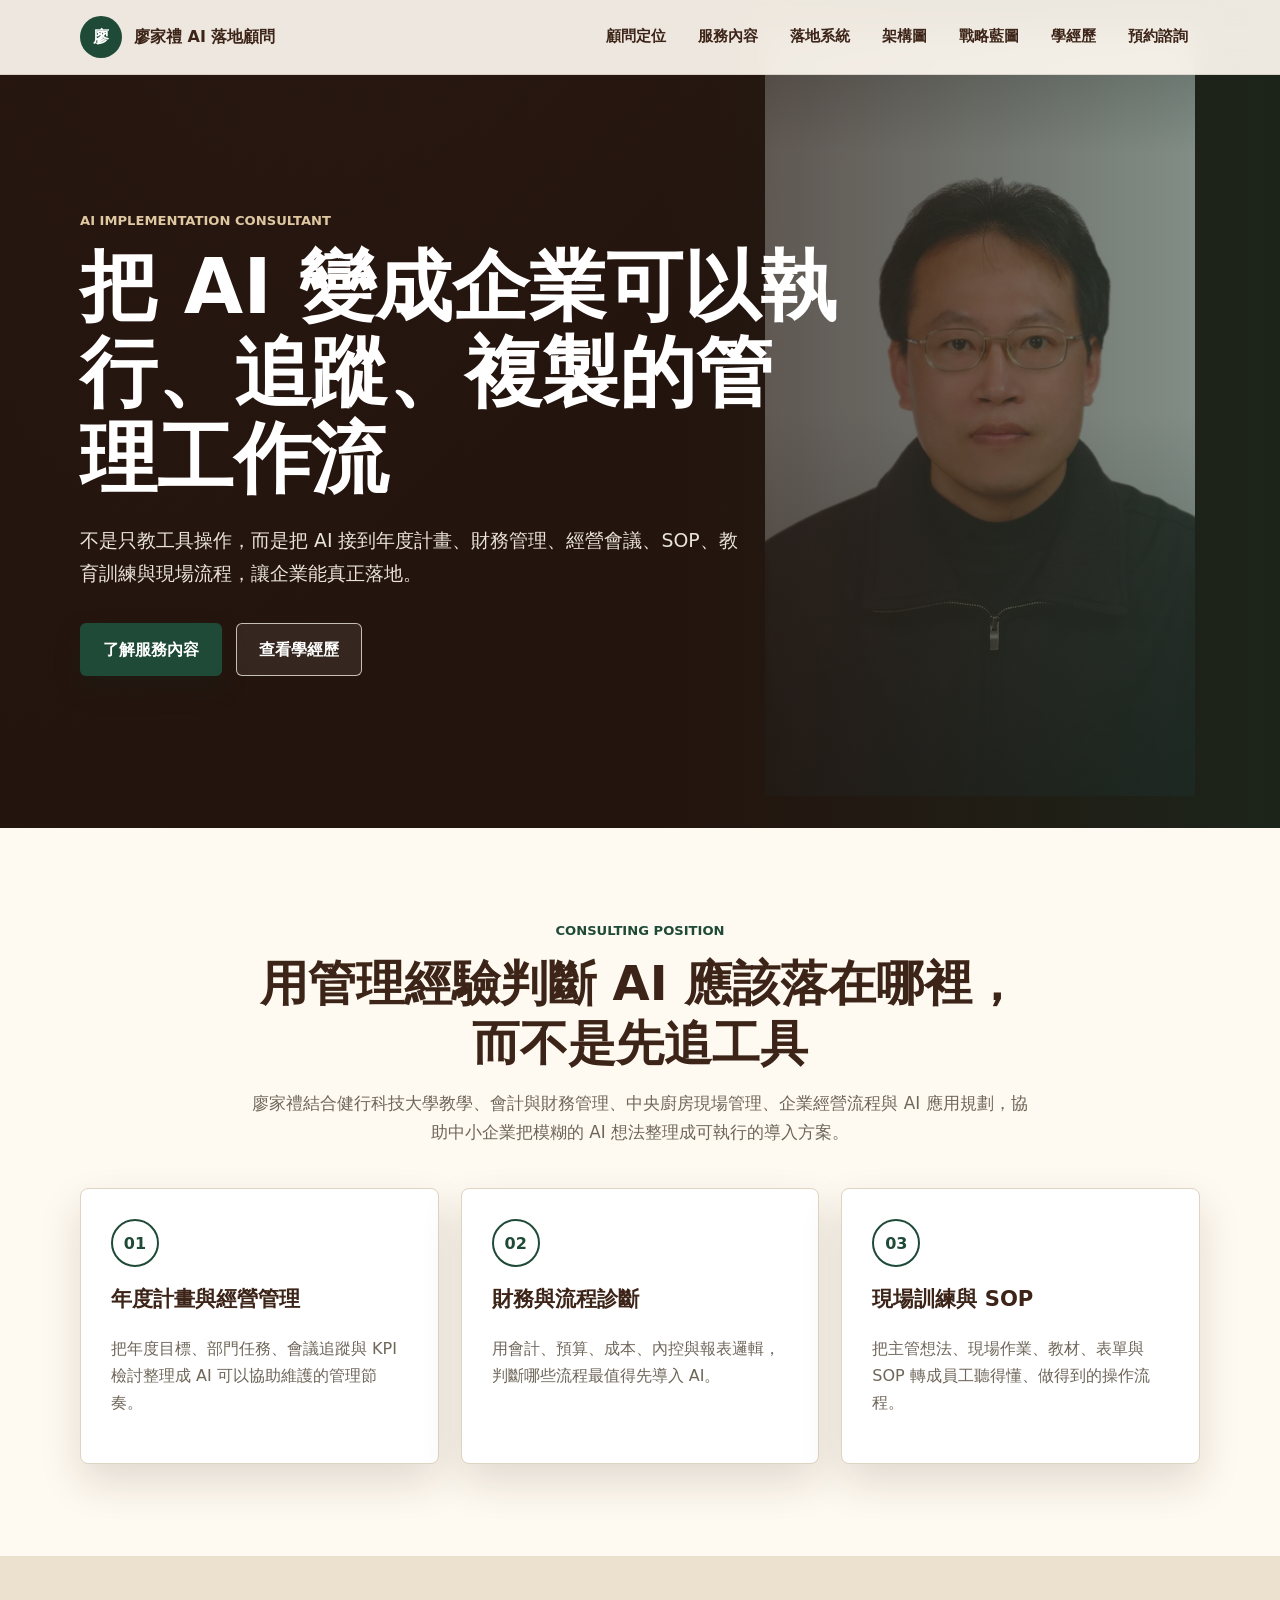
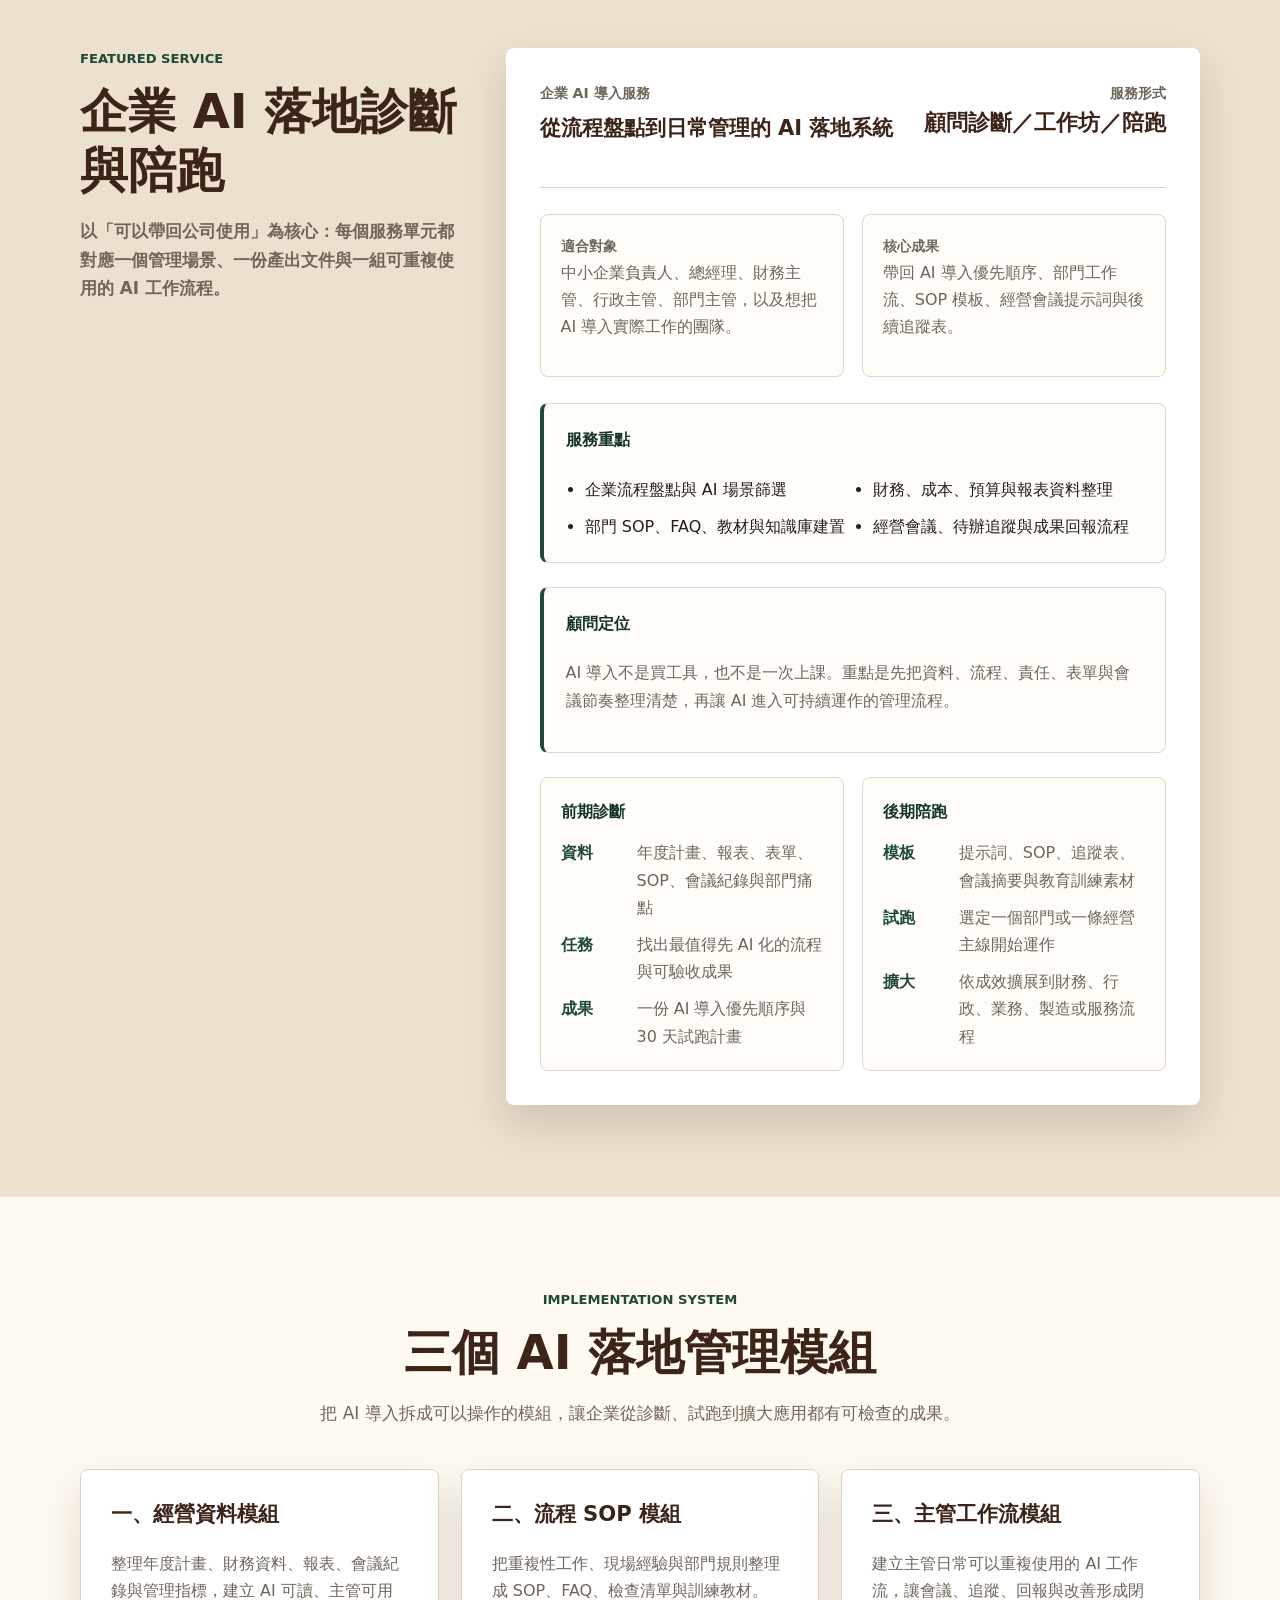
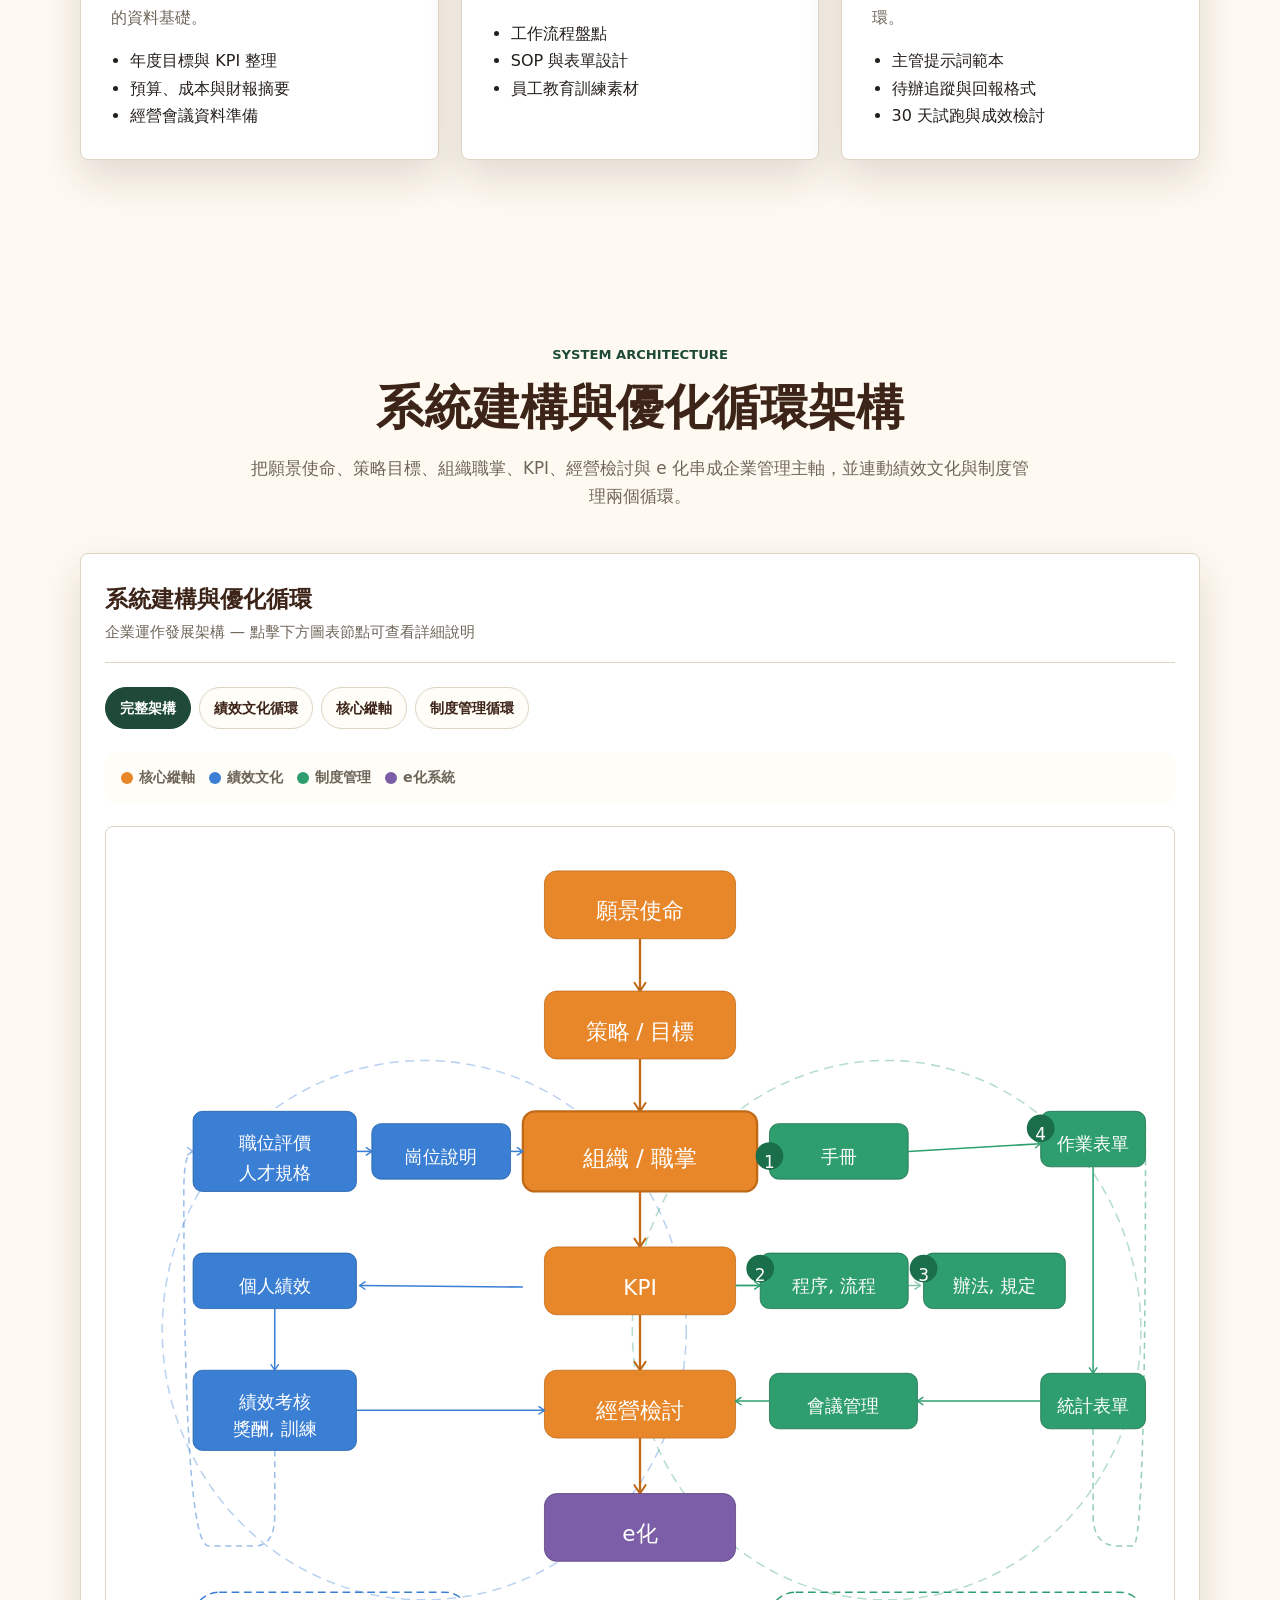
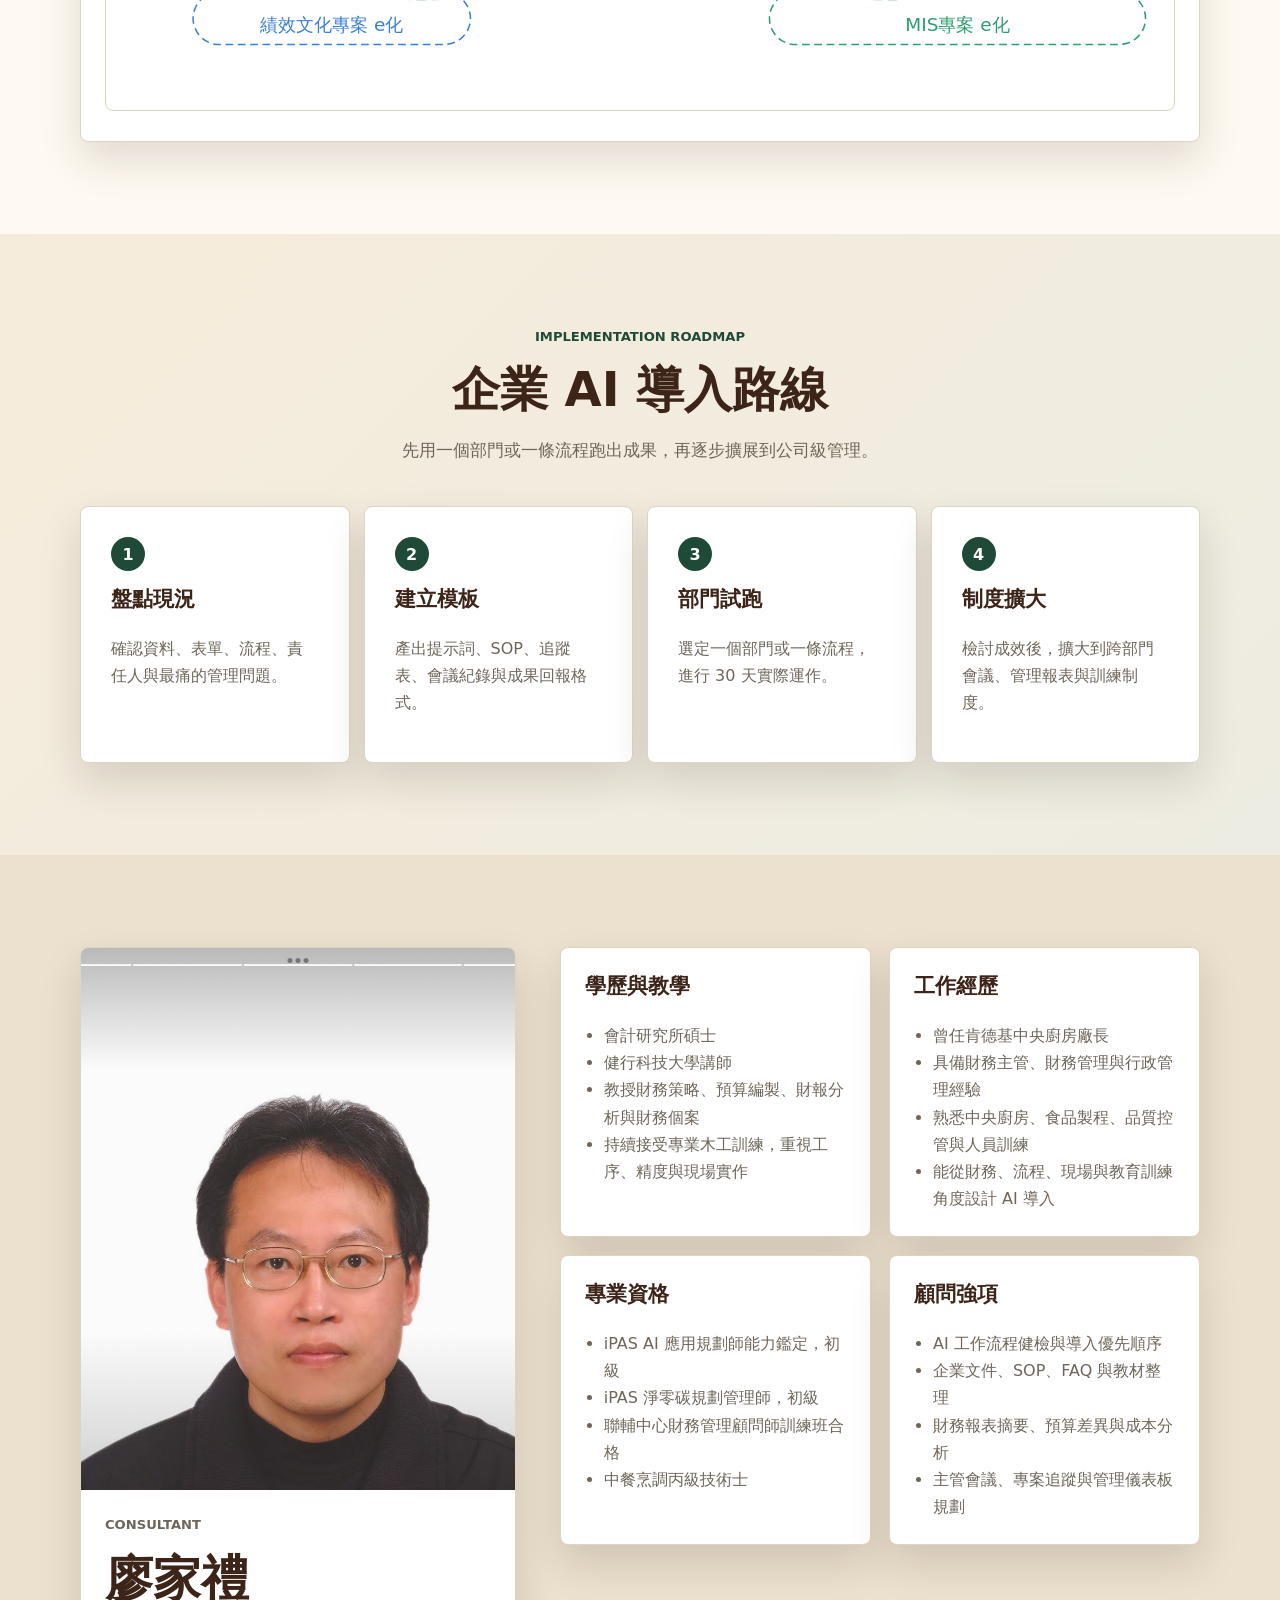
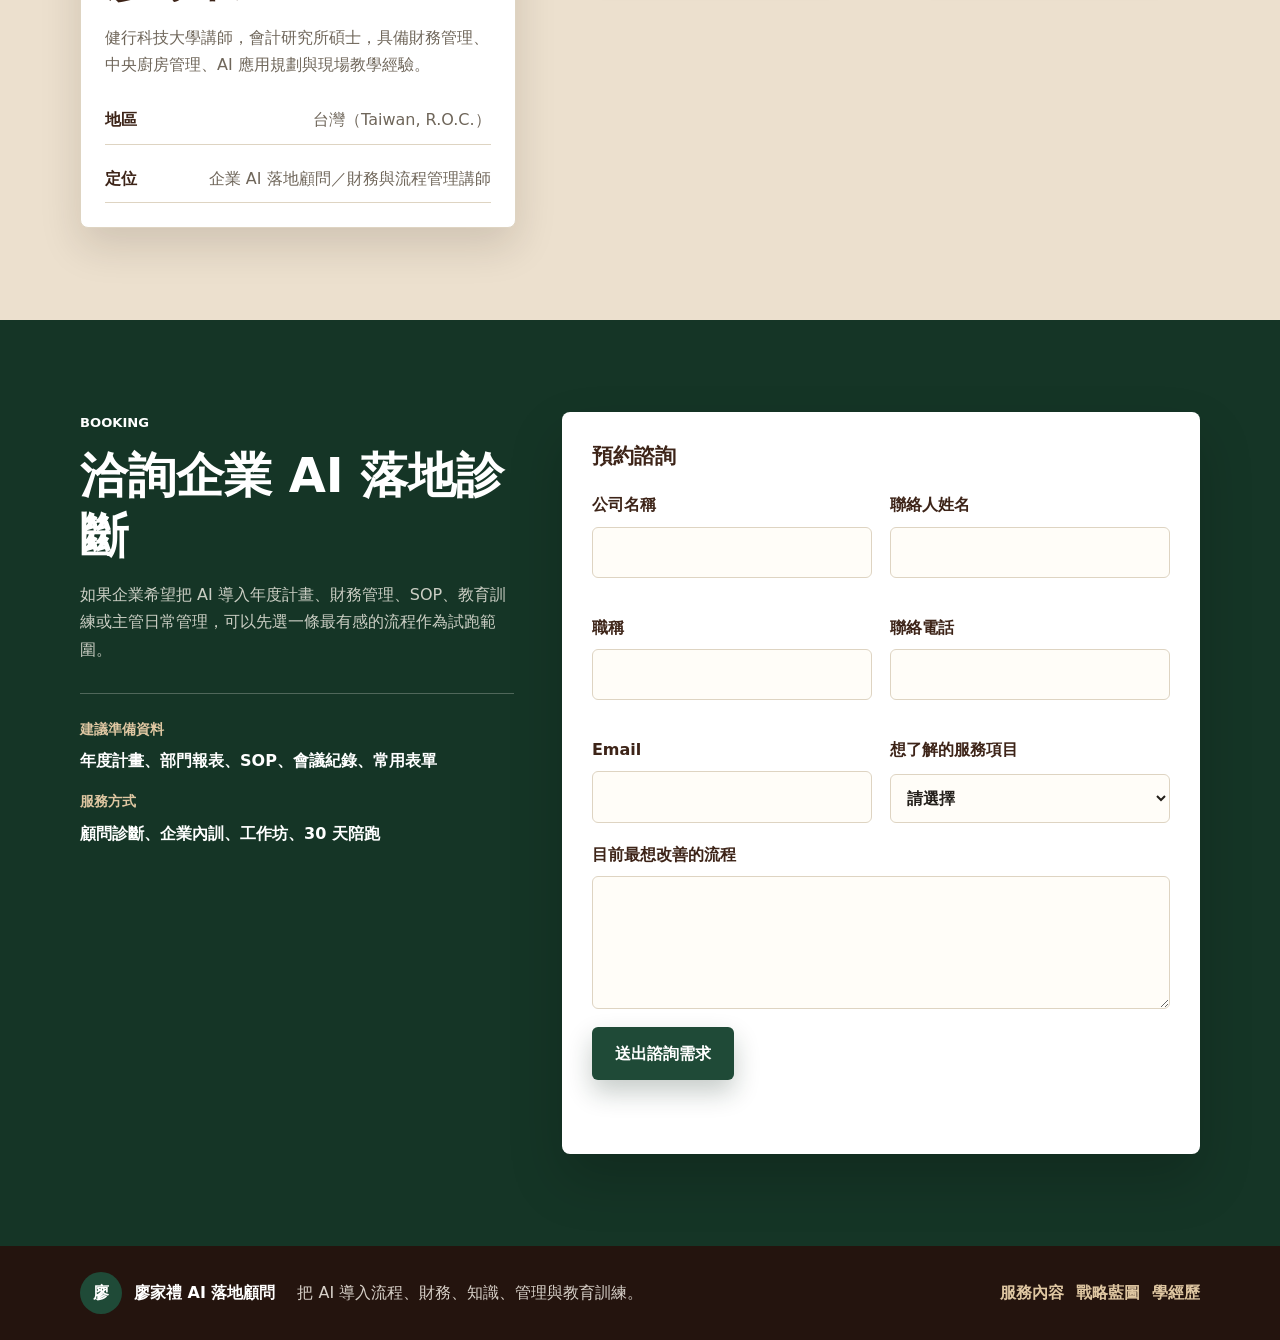
==== commit f8ae6c30: "Add strategy blueprint page" ====
--- a/index.html
+++ b/index.html
@@ -24,6 +24,7 @@
         <a href="#course">服務內容</a>
         <a href="#system">落地系統</a>
         <a href="#architecture">架構圖</a>
+        <a href="strategy-blueprint.html">戰略藍圖</a>
         <a href="#profile">學經歷</a>
         <a href="#contact">預約諮詢</a>
       </div>
@@ -486,6 +487,7 @@
     <span>把 AI 導入流程、財務、知識、管理與教育訓練。</span>
     <nav aria-label="頁尾連結">
       <a href="#course">服務內容</a>
+      <a href="strategy-blueprint.html">戰略藍圖</a>
       <a href="#profile">學經歷</a>
     </nav>
   </footer>
